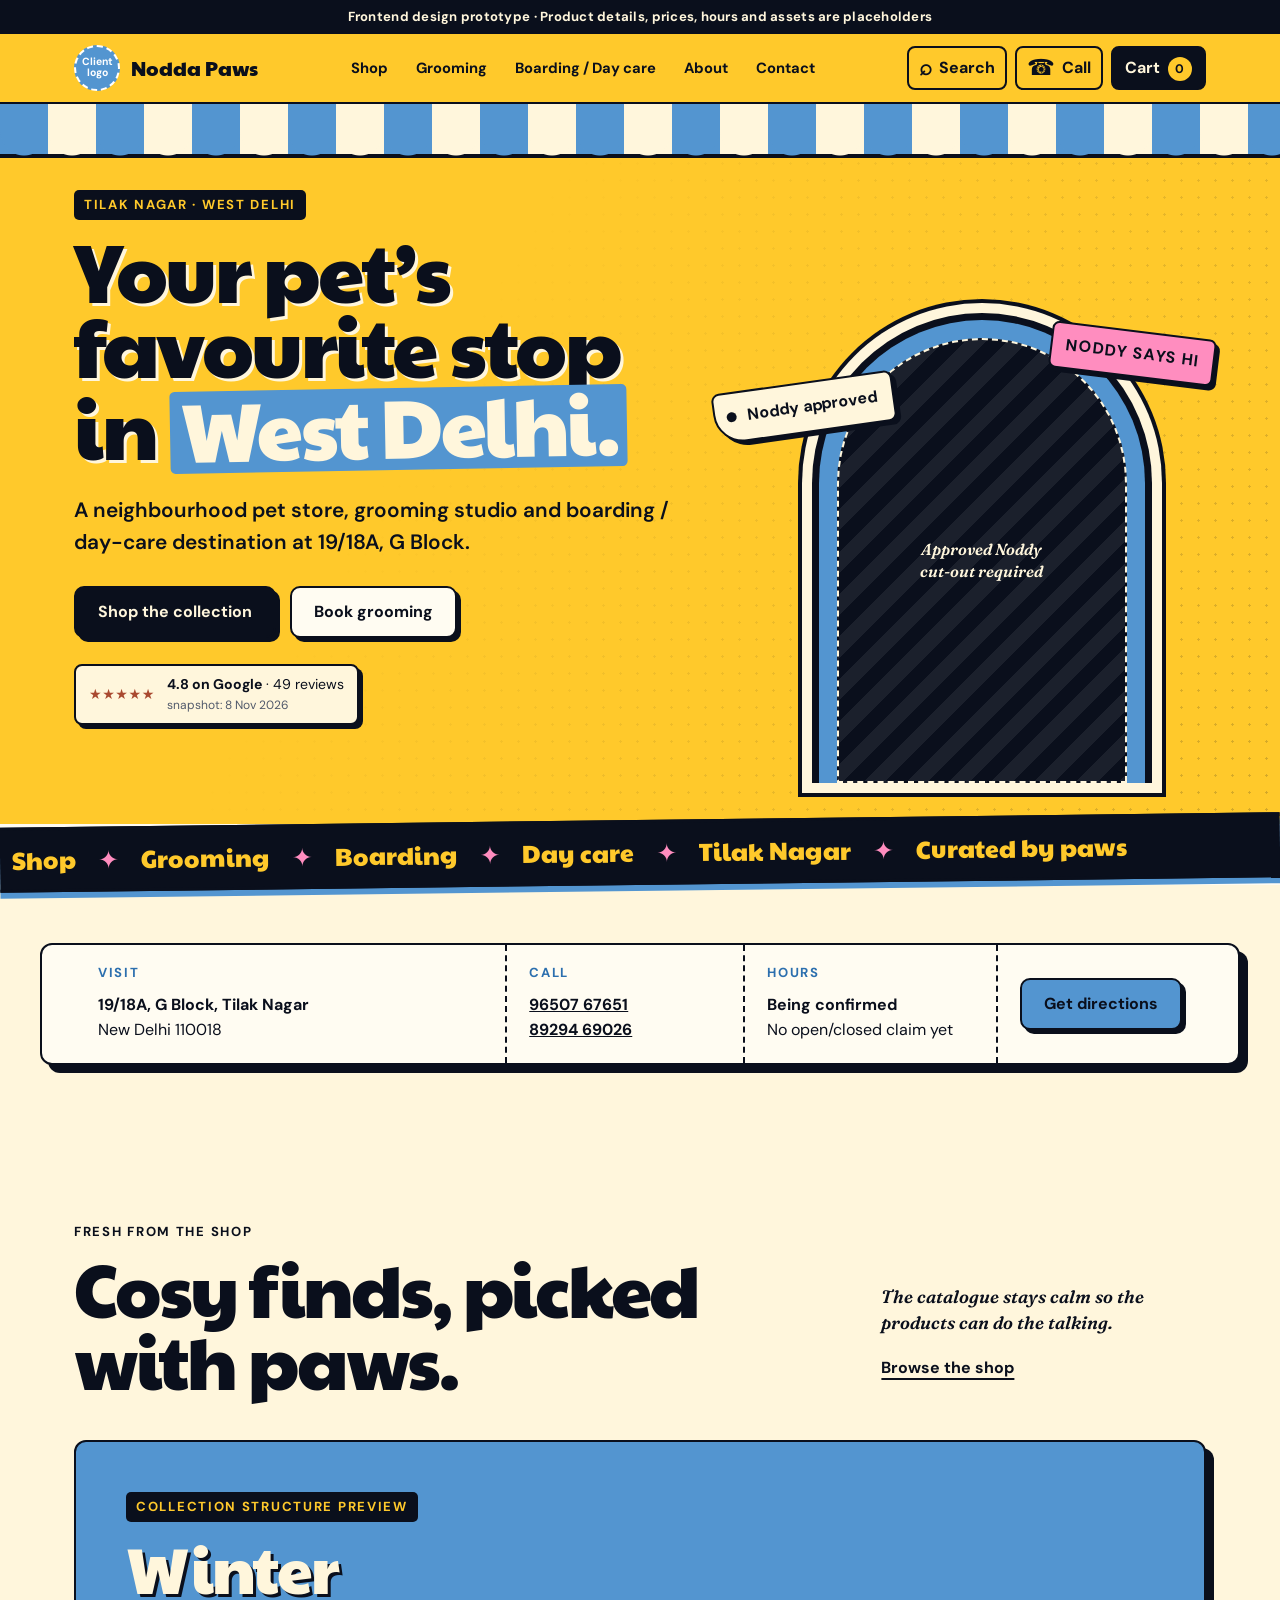
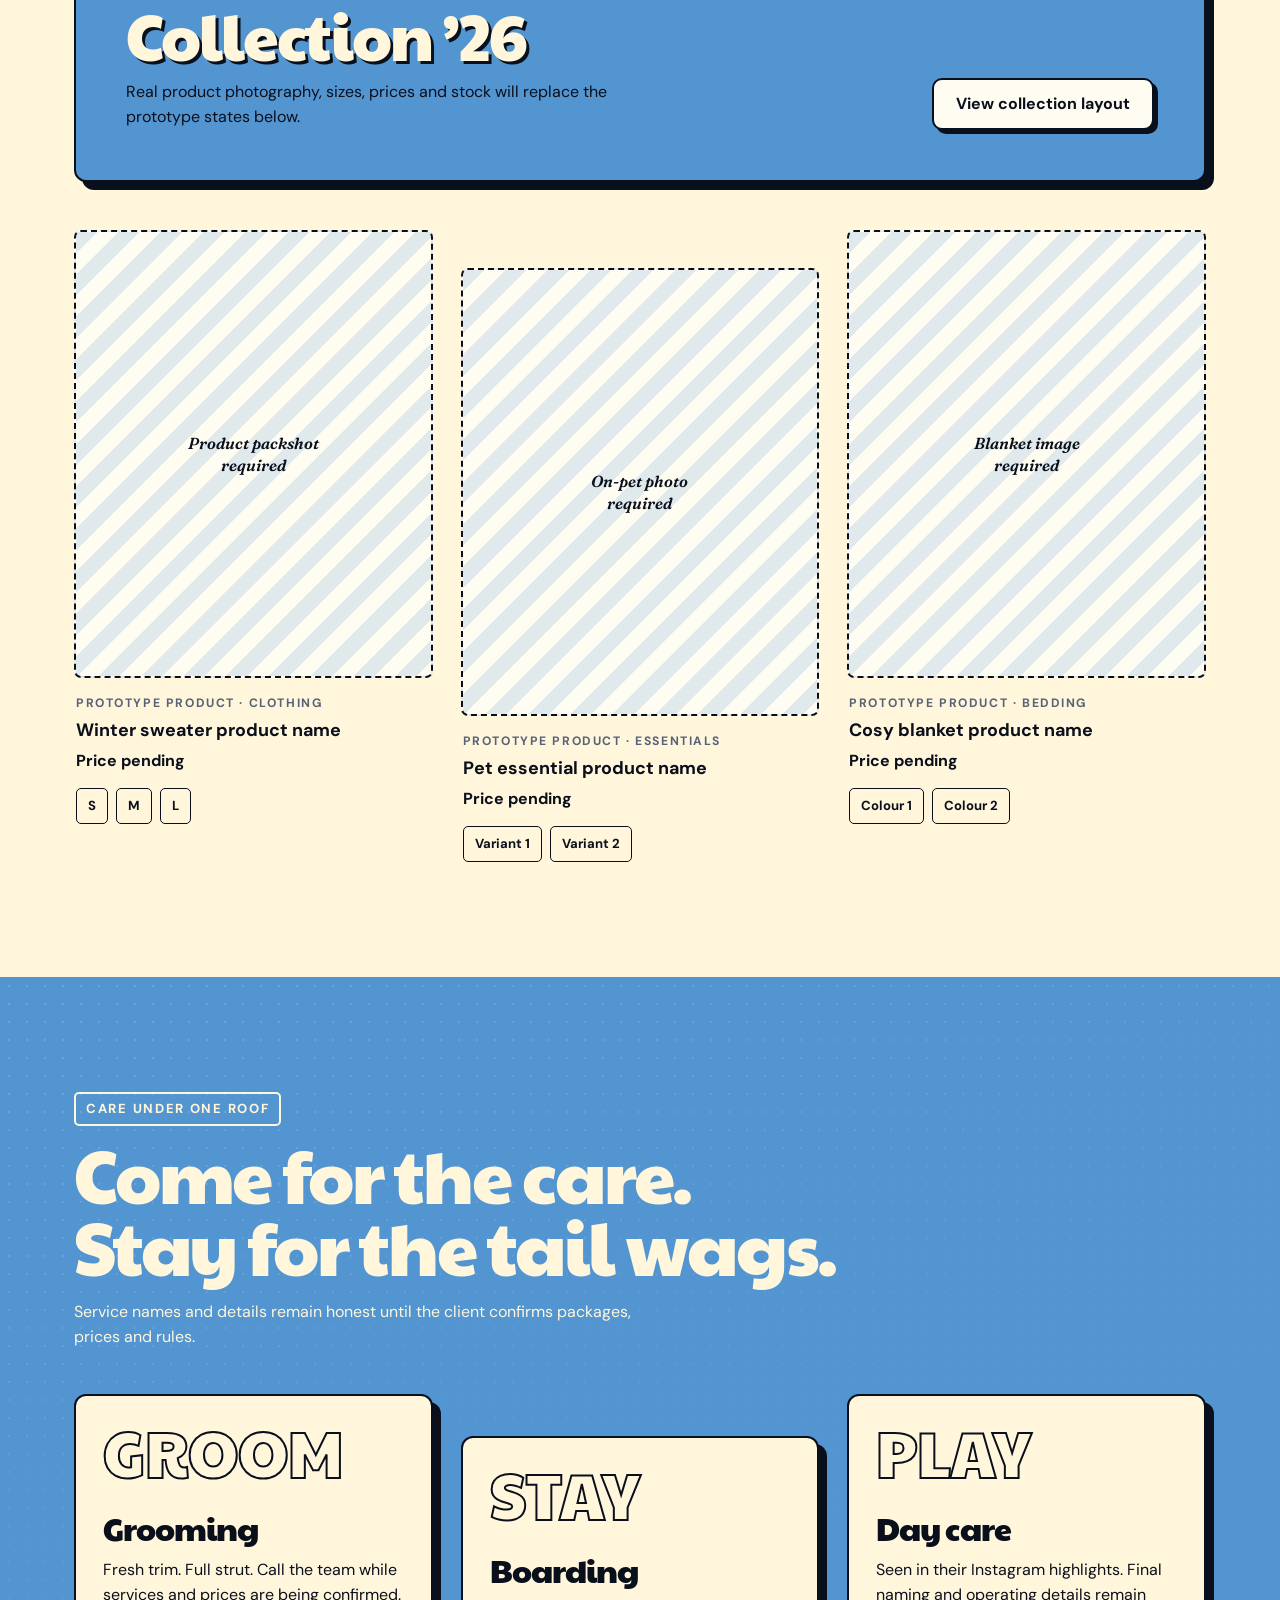
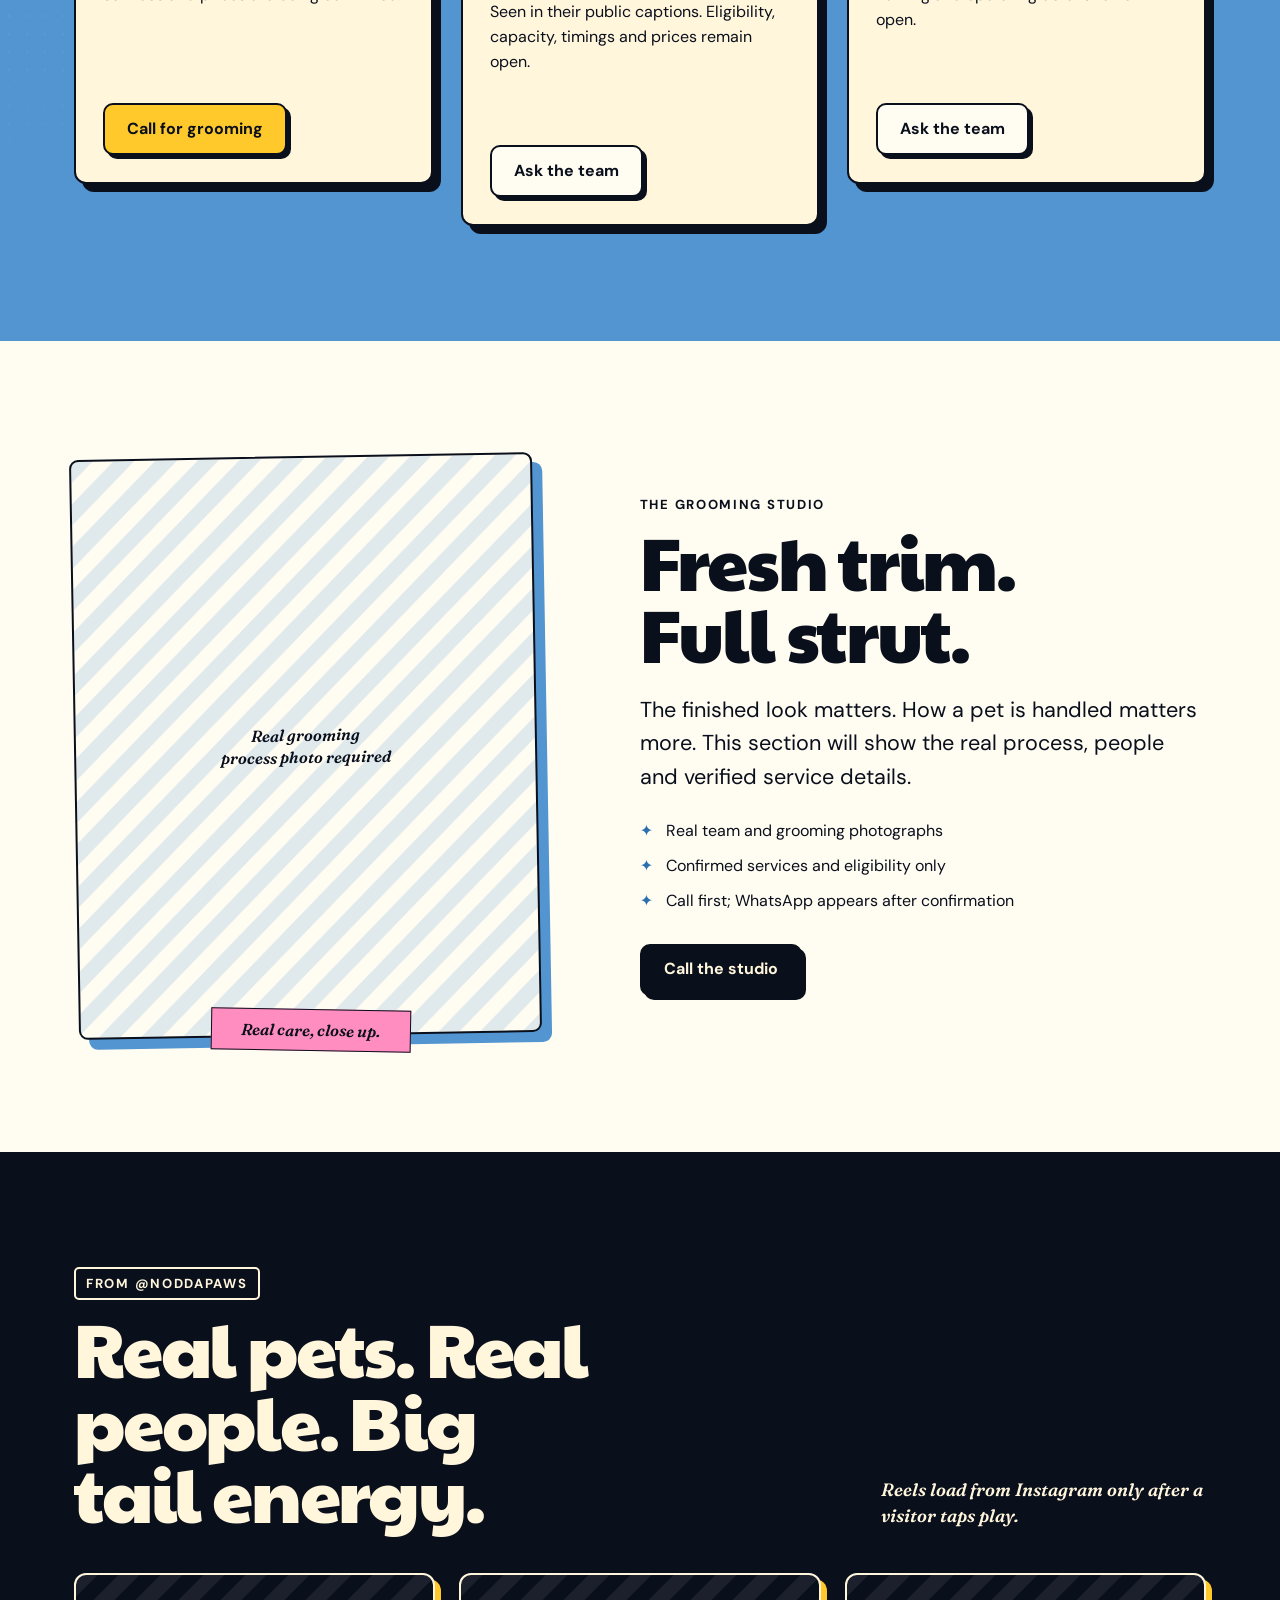
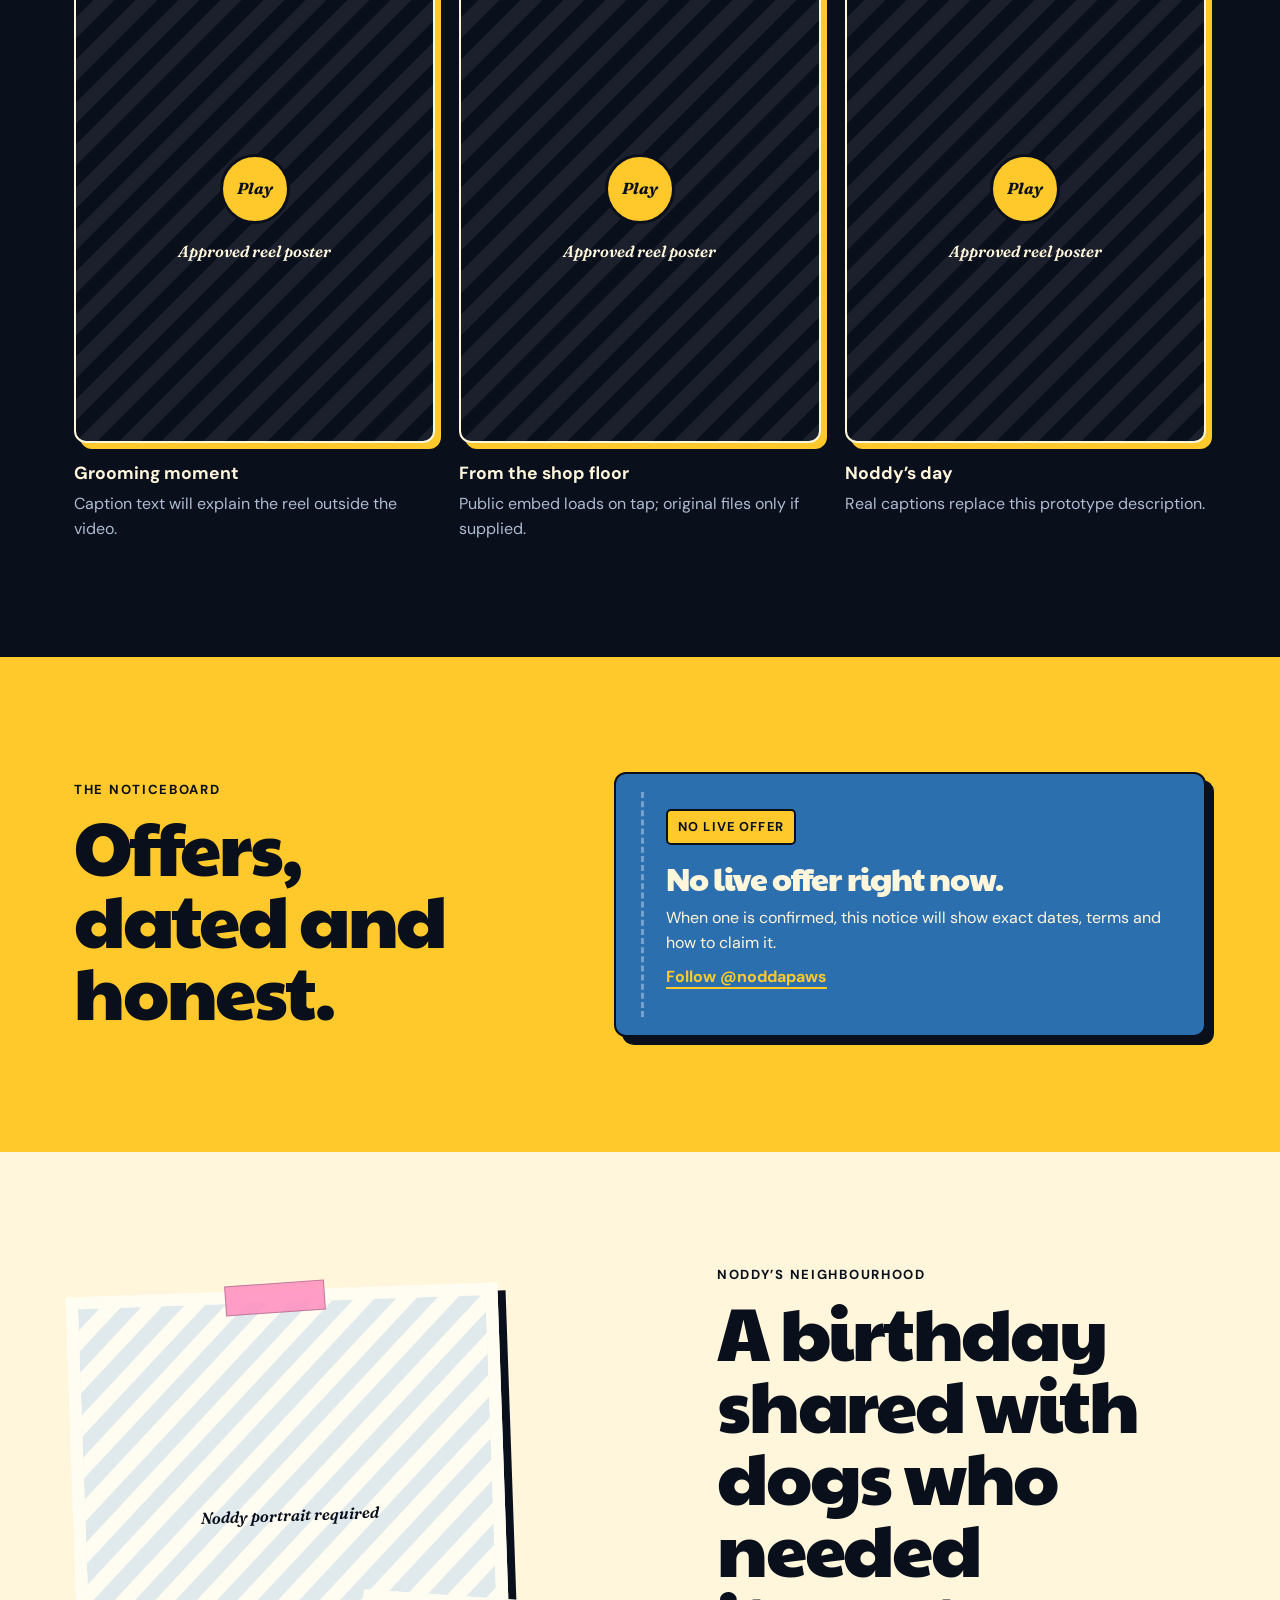
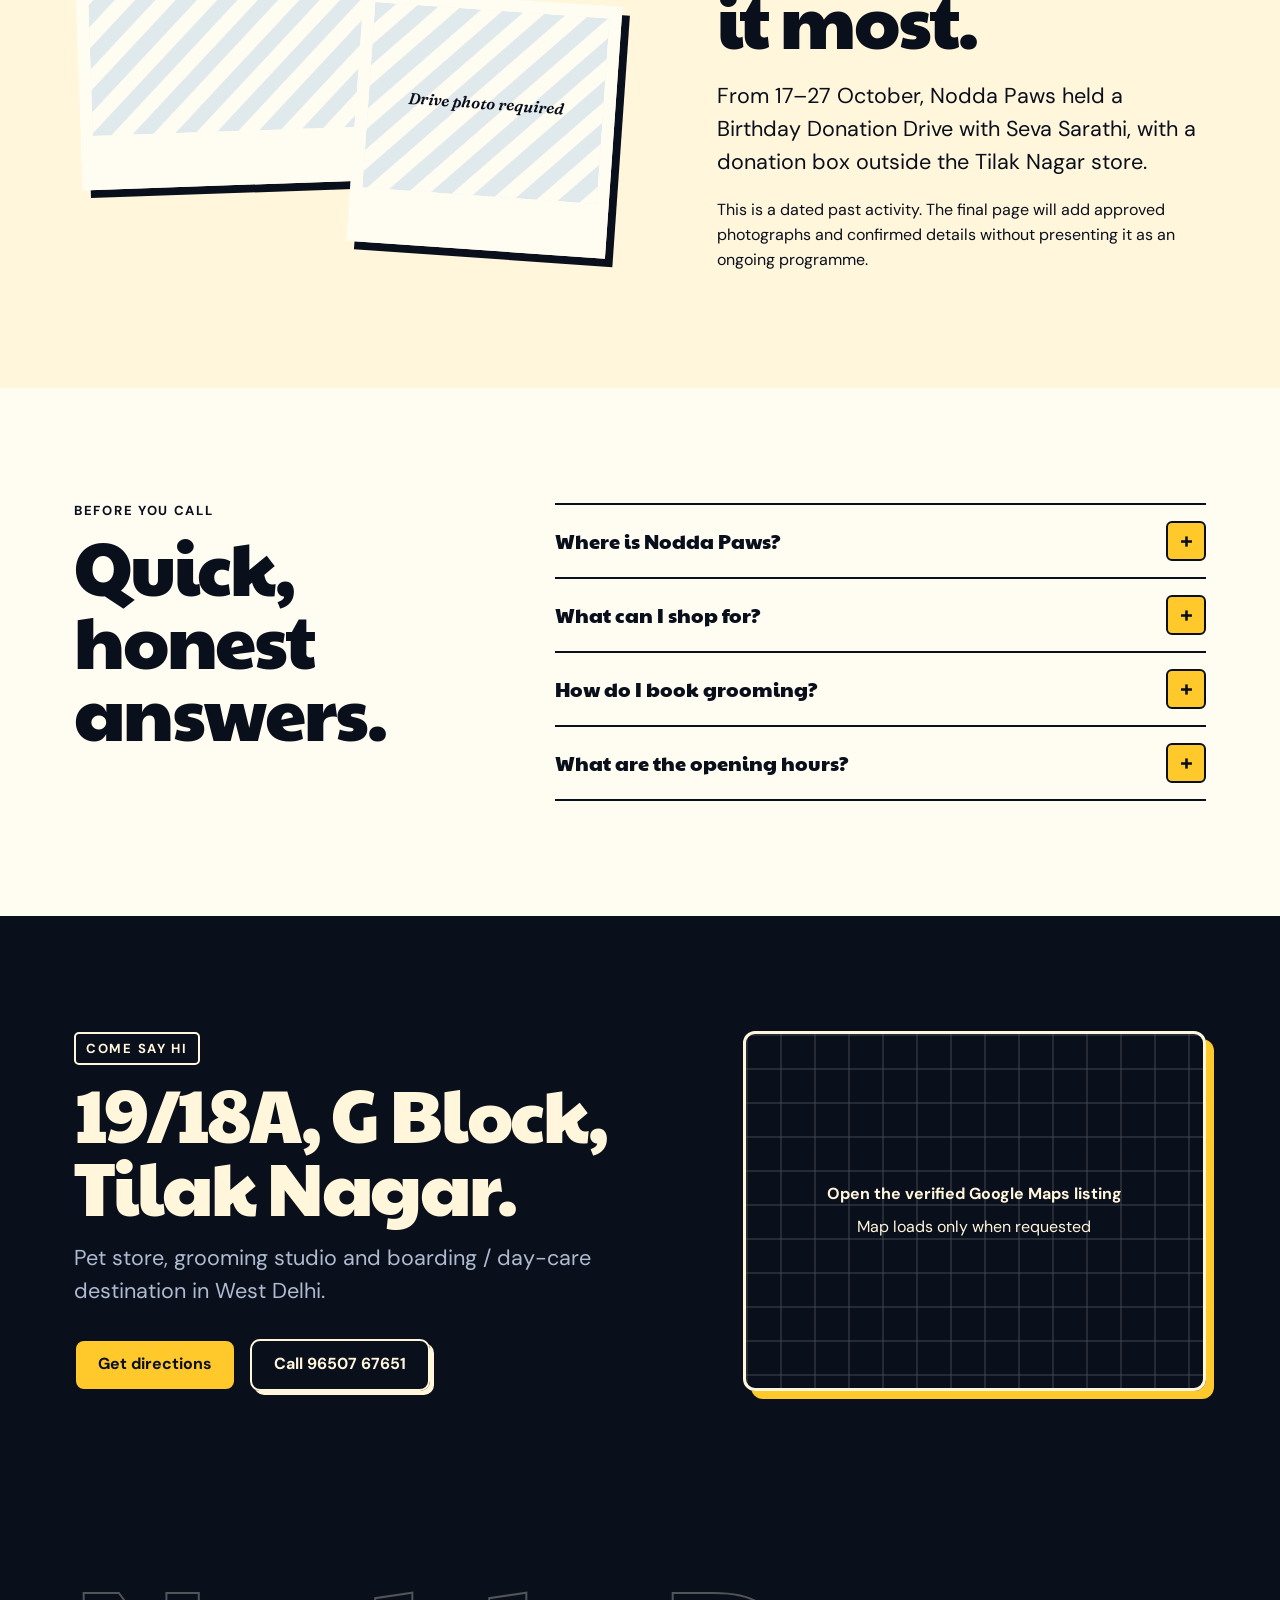
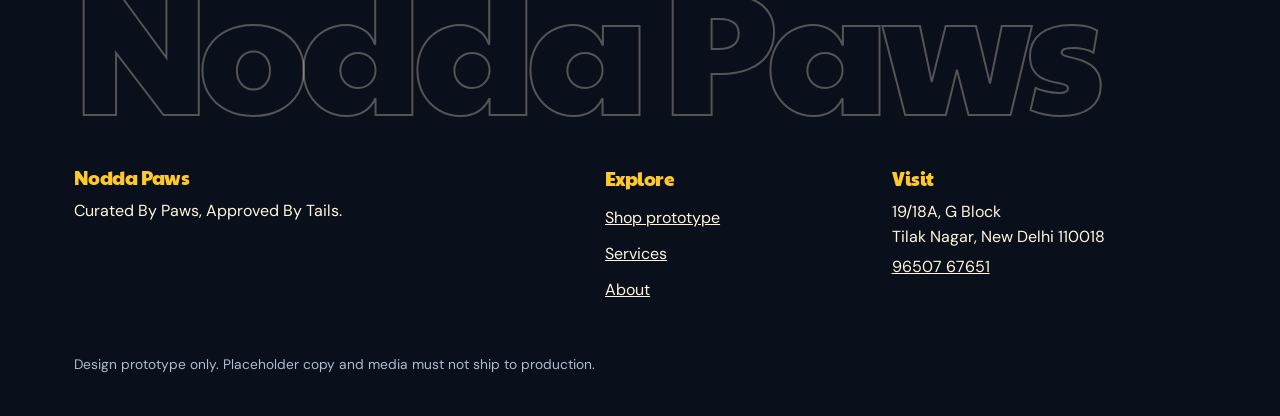
==== prototype/index.html @ acd57733 "Start frontend design prototype Co-Authored-By: Codex <noreply@openai.com>" ====
<!doctype html>
<html lang="en-IN">
<head>
  <meta charset="utf-8">
  <meta name="viewport" content="width=device-width, initial-scale=1">
  <meta name="description" content="Frontend design prototype for the Nodda Paws commerce website.">
  <title>Nodda Paws — Homepage design prototype</title>
  <link rel="preconnect" href="https://fonts.googleapis.com">
  <link rel="preconnect" href="https://fonts.gstatic.com" crossorigin>
  <link href="https://fonts.googleapis.com/css2?family=DM+Sans:opsz,wght@9..40,400;9..40,600;9..40,700&family=Fraunces:ital,opsz,wght@1,9..144,600&family=Paytone+One&display=swap" rel="stylesheet">
  <link rel="stylesheet" href="styles.css">
  <script src="app.js" defer></script>
</head>
<body>
  <a class="skip-link" href="#main">Skip to content</a>

  <div class="prototype-bar" role="note">
    Frontend design prototype · Product details, prices, hours and assets are placeholders
  </div>

  <header class="site-header" data-header>
    <div class="shell header-row">
      <a class="brand" href="index.html" aria-label="Nodda Paws prototype home">
        <span class="logo-placeholder" aria-hidden="true">Client<br>logo</span>
        <span class="brand-name">Nodda Paws</span>
      </a>

      <nav class="desktop-nav" aria-label="Primary navigation">
        <a href="shop.html">Shop</a>
        <a href="#services">Grooming</a>
        <a href="#services">Boarding / Day care</a>
        <a href="#about">About</a>
        <a href="#visit">Contact</a>
      </nav>

      <div class="header-actions">
        <button class="icon-action search-trigger" type="button" aria-label="Open product search">
          <span aria-hidden="true">⌕</span>
          <span class="action-label">Search</span>
        </button>
        <a class="icon-action" href="tel:+919650767651">
          <span aria-hidden="true">☎</span>
          <span class="action-label">Call</span>
        </a>
        <button class="cart-action" type="button" aria-label="Open prototype cart">
          Cart <span class="cart-count" aria-label="0 items">0</span>
        </button>
        <button class="menu-trigger" type="button" aria-expanded="false" aria-controls="mobile-menu">Menu</button>
      </div>
    </div>

    <nav class="mobile-menu" id="mobile-menu" aria-label="Mobile navigation" hidden>
      <a href="shop.html">Shop</a>
      <a href="#services">Grooming</a>
      <a href="#services">Boarding / Day care</a>
      <a href="#about">About</a>
      <a href="#visit">Contact</a>
    </nav>
  </header>

  <main id="main">
    <section class="hero poster-surface">
      <div class="awning" aria-hidden="true"></div>
      <div class="shell hero-grid">
        <div class="hero-copy">
          <p class="eyebrow dark-label">Tilak Nagar · West Delhi</p>
          <h1>Your pet’s favourite stop in <span>West Delhi.</span></h1>
          <p class="hero-intro">A neighbourhood pet store, grooming studio and boarding / day-care destination at 19/18A, G Block.</p>
          <div class="button-row">
            <a class="button button-ink" href="shop.html">Shop the collection</a>
            <a class="button button-paper" href="#services">Book grooming</a>
          </div>
          <a class="rating-badge" href="https://www.google.com/maps/search/?api=1&query=Nodda%20Paws%20Tilak%20Nagar" rel="noreferrer">
            <span class="stars" aria-hidden="true">★★★★★</span>
            <span><strong>4.8 on Google</strong> · 49 reviews <small>snapshot: 8 Nov 2026</small></span>
          </a>
        </div>

        <div class="hero-visual" aria-label="Approved Noddy cut-out will appear here">
          <div class="door-frame">
            <div class="photo-placeholder photo-placeholder-dark">
              <span>Approved Noddy<br>cut-out required</span>
            </div>
          </div>
          <span class="sticker sticker-pink">Noddy says hi</span>
          <span class="tag">Noddy approved</span>
        </div>
      </div>
    </section>

    <div class="ticker" aria-hidden="true">
      <div>Shop <b>✦</b> Grooming <b>✦</b> Boarding <b>✦</b> Day care <b>✦</b> Tilak Nagar <b>✦</b> Curated by paws</div>
    </div>

    <section class="practical" aria-label="Contact information">
      <div class="shell practical-grid">
        <div>
          <span class="meta-label">Visit</span>
          <strong>19/18A, G Block, Tilak Nagar</strong>
          <span>New Delhi 110018</span>
        </div>
        <div>
          <span class="meta-label">Call</span>
          <a href="tel:+919650767651">96507 67651</a>
          <a href="tel:+918929469026">89294 69026</a>
        </div>
        <div>
          <span class="meta-label">Hours</span>
          <strong>Being confirmed</strong>
          <span>No open/closed claim yet</span>
        </div>
        <div class="practical-action">
          <a class="button button-sky" href="https://www.google.com/maps/search/?api=1&query=Nodda%20Paws%20Tilak%20Nagar" rel="noreferrer">Get directions</a>
        </div>
      </div>
    </section>

    <section class="section shop-preview" id="shop">
      <div class="shell">
        <div class="section-heading split-heading">
          <div>
            <p class="eyebrow">Fresh from the shop</p>
            <h2>Cosy finds, picked with paws.</h2>
          </div>
          <div class="heading-note">
            <p class="fraunces">The catalogue stays calm so the products can do the talking.</p>
            <a class="text-link" href="shop.html">Browse the shop</a>
          </div>
        </div>

        <div class="collection-banner">
          <div>
            <p class="eyebrow dark-label">Collection structure preview</p>
            <h3>Winter Collection ’26</h3>
            <p>Real product photography, sizes, prices and stock will replace the prototype states below.</p>
          </div>
          <a class="button button-paper" href="shop.html">View collection layout</a>
        </div>

        <div class="product-grid">
          <article class="product-card">
            <div class="product-media photo-placeholder"><span>Product packshot<br>required</span></div>
            <div class="product-info">
              <p class="product-kicker">Prototype product · Clothing</p>
              <h3>Winter sweater product name</h3>
              <p class="product-price">Price pending</p>
              <div class="chip-row" aria-label="Prototype sizes"><span>S</span><span>M</span><span>L</span></div>
            </div>
          </article>
          <article class="product-card">
            <div class="product-media photo-placeholder"><span>On-pet photo<br>required</span></div>
            <div class="product-info">
              <p class="product-kicker">Prototype product · Essentials</p>
              <h3>Pet essential product name</h3>
              <p class="product-price">Price pending</p>
              <div class="chip-row" aria-label="Prototype variants"><span>Variant 1</span><span>Variant 2</span></div>
            </div>
          </article>
          <article class="product-card product-card-featured">
            <div class="product-media photo-placeholder"><span>Blanket image<br>required</span></div>
            <div class="product-info">
              <p class="product-kicker">Prototype product · Bedding</p>
              <h3>Cosy blanket product name</h3>
              <p class="product-price">Price pending</p>
              <div class="chip-row" aria-label="Prototype colours"><span>Colour 1</span><span>Colour 2</span></div>
            </div>
          </article>
        </div>
      </div>
    </section>

    <section class="section services poster-blue" id="services">
      <div class="shell">
        <div class="section-heading light-heading">
          <p class="eyebrow light-label">Care under one roof</p>
          <h2>Come for the care. Stay for the tail wags.</h2>
          <p>Service names and details remain honest until the client confirms packages, prices and rules.</p>
        </div>

        <div class="service-grid">
          <article class="service-card">
            <span class="service-word" aria-hidden="true">GROOM</span>
            <h3>Grooming</h3>
            <p>Fresh trim. Full strut. Call the team while services and prices are being confirmed.</p>
            <a class="button button-sun" href="tel:+919650767651">Call for grooming</a>
          </article>
          <article class="service-card stepped">
            <span class="service-word" aria-hidden="true">STAY</span>
            <h3>Boarding</h3>
            <p>Seen in their public captions. Eligibility, capacity, timings and prices remain open.</p>
            <a class="button button-paper" href="tel:+919650767651">Ask the team</a>
          </article>
          <article class="service-card">
            <span class="service-word" aria-hidden="true">PLAY</span>
            <h3>Day care</h3>
            <p>Seen in their Instagram highlights. Final naming and operating details remain open.</p>
            <a class="button button-paper" href="tel:+919650767651">Ask the team</a>
          </article>
        </div>
      </div>
    </section>

    <section class="section grooming-feature">
      <div class="shell feature-grid">
        <div class="feature-photo photo-placeholder photo-placeholder-tall">
          <span>Real grooming<br>process photo required</span>
          <em class="tape">Real care, close up.</em>
        </div>
        <div class="feature-copy">
          <p class="eyebrow">The grooming studio</p>
          <h2>Fresh trim. Full strut.</h2>
          <p class="large-copy">The finished look matters. How a pet is handled matters more. This section will show the real process, people and verified service details.</p>
          <ul class="plain-list">
            <li>Real team and grooming photographs</li>
            <li>Confirmed services and eligibility only</li>
            <li>Call first; WhatsApp appears after confirmation</li>
          </ul>
          <a class="button button-ink" href="tel:+919650767651">Call the studio</a>
        </div>
      </div>
    </section>

    <section class="section feed-section">
      <div class="shell">
        <div class="section-heading split-heading light-heading">
          <div>
            <p class="eyebrow light-label">From @noddapaws</p>
            <h2>Real pets. Real people. Big tail energy.</h2>
          </div>
          <p class="fraunces">Reels load from Instagram only after a visitor taps play.</p>
        </div>

        <div class="reel-rail" aria-label="Prototype Instagram reel posters">
          <article class="reel-card">
            <div class="reel-poster photo-placeholder photo-placeholder-dark">
              <button type="button" class="play-button" aria-label="Prototype reel; Instagram embed not connected">Play</button>
              <span>Approved reel poster</span>
            </div>
            <h3>Grooming moment</h3>
            <p>Caption text will explain the reel outside the video.</p>
          </article>
          <article class="reel-card">
            <div class="reel-poster photo-placeholder photo-placeholder-dark">
              <button type="button" class="play-button" aria-label="Prototype reel; Instagram embed not connected">Play</button>
              <span>Approved reel poster</span>
            </div>
            <h3>From the shop floor</h3>
            <p>Public embed loads on tap; original files only if supplied.</p>
          </article>
          <article class="reel-card">
            <div class="reel-poster photo-placeholder photo-placeholder-dark">
              <button type="button" class="play-button" aria-label="Prototype reel; Instagram embed not connected">Play</button>
              <span>Approved reel poster</span>
            </div>
            <h3>Noddy’s day</h3>
            <p>Real captions replace this prototype description.</p>
          </article>
        </div>
      </div>
    </section>

    <section class="section notice-section">
      <div class="shell notice-grid">
        <div>
          <p class="eyebrow">The noticeboard</p>
          <h2>Offers, dated and honest.</h2>
        </div>
        <article class="offer-ticket">
          <span class="status-label">No live offer</span>
          <h3>No live offer right now.</h3>
          <p>When one is confirmed, this notice will show exact dates, terms and how to claim it.</p>
          <a class="text-link light-link" href="https://www.instagram.com/noddapaws/" rel="noreferrer">Follow @noddapaws</a>
        </article>
      </div>
    </section>

    <section class="section community" id="about">
      <div class="shell community-grid">
        <div class="community-collage" aria-label="Approved community and Noddy photos will appear here">
          <div class="polaroid polaroid-large photo-placeholder"><span>Noddy portrait required</span></div>
          <div class="polaroid polaroid-small photo-placeholder"><span>Drive photo required</span></div>
          <span class="tape-strip" aria-hidden="true"></span>
        </div>
        <div>
          <p class="eyebrow">Noddy’s neighbourhood</p>
          <h2>A birthday shared with dogs who needed it most.</h2>
          <p class="large-copy">From 17–27 October, Nodda Paws held a Birthday Donation Drive with Seva Sarathi, with a donation box outside the Tilak Nagar store.</p>
          <p>This is a dated past activity. The final page will add approved photographs and confirmed details without presenting it as an ongoing programme.</p>
        </div>
      </div>
    </section>

    <section class="section questions">
      <div class="shell question-layout">
        <div>
          <p class="eyebrow">Before you call</p>
          <h2>Quick, honest answers.</h2>
        </div>
        <div class="accordion">
          <details>
            <summary>Where is Nodda Paws?</summary>
            <p>19/18A, G Block, Tilak Nagar, New Delhi 110018.</p>
          </details>
          <details>
            <summary>What can I shop for?</summary>
            <p>Public posts show winter sweaters, blankets and pet essentials. The complete catalogue is being prepared.</p>
          </details>
          <details>
            <summary>How do I book grooming?</summary>
            <p>Call the team for now. WhatsApp appears only after the client confirms the number and workflow.</p>
          </details>
          <details>
            <summary>What are the opening hours?</summary>
            <p>They are still being confirmed, so the prototype does not claim an open or closed status.</p>
          </details>
        </div>
      </div>
    </section>

    <section class="section visit-section" id="visit">
      <div class="shell visit-grid">
        <div>
          <p class="eyebrow light-label">Come say hi</p>
          <h2>19/18A, G Block, Tilak Nagar.</h2>
          <p class="large-copy">Pet store, grooming studio and boarding / day-care destination in West Delhi.</p>
          <div class="button-row">
            <a class="button button-sun" href="https://www.google.com/maps/search/?api=1&query=Nodda%20Paws%20Tilak%20Nagar" rel="noreferrer">Get directions</a>
            <a class="button button-outline-light" href="tel:+919650767651">Call 96507 67651</a>
          </div>
        </div>
        <a class="map-placeholder" href="https://www.google.com/maps/search/?api=1&query=Nodda%20Paws%20Tilak%20Nagar" rel="noreferrer">
          <span class="map-grid" aria-hidden="true"></span>
          <strong>Open the verified Google Maps listing</strong>
          <span>Map loads only when requested</span>
        </a>
      </div>
    </section>
  </main>

  <footer class="site-footer">
    <div class="shell">
      <p class="footer-display" aria-hidden="true">Nodda Paws</p>
      <div class="footer-grid">
        <div>
          <h2>Nodda Paws</h2>
          <p>Curated By Paws, Approved By Tails.</p>
        </div>
        <div>
          <h3>Explore</h3>
          <a href="shop.html">Shop prototype</a>
          <a href="#services">Services</a>
          <a href="#about">About</a>
        </div>
        <div>
          <h3>Visit</h3>
          <p>19/18A, G Block<br>Tilak Nagar, New Delhi 110018</p>
          <a href="tel:+919650767651">96507 67651</a>
        </div>
      </div>
      <p class="fine-print">Design prototype only. Placeholder copy and media must not ship to production.</p>
    </div>
  </footer>

  <nav class="mobile-dock" aria-label="Quick actions">
    <a href="tel:+919650767651">Call</a>
    <a href="shop.html">Shop</a>
    <button type="button" class="dock-cart">Cart <span class="cart-count">0</span></button>
  </nav>

  <dialog class="search-dialog" aria-labelledby="search-title">
    <form method="dialog" class="dialog-top">
      <h2 id="search-title">Search the shop</h2>
      <button type="submit" class="close-button">Close</button>
    </form>
    <label for="prototype-search">Product search prototype</label>
    <input id="prototype-search" type="search" placeholder="Try “winter sweater”" autocomplete="off">
    <p>This design demonstrates the search entry. Results connect to the real catalogue in the commerce build.</p>
  </dialog>
</body>
</html>
---- prototype/styles.css ----
:root {
  --sun: #ffc92b;
  --sun-soft: #f1dc49;
  --sky: #5395d0;
  --sky-dark: #2c6fae;
  --ink: #0a0f1c;
  --cream: #fff6dc;
  --paper: #fffcf2;
  --pink: #ff8dbf;
  --mist: #aebbd0;
  --line: 2.5px solid var(--ink);
  --shadow-sm: 4px 4px 0 var(--ink);
  --shadow-md: 8px 8px 0 var(--ink);
  --radius: 10px;
  --shell: 1200px;
  --gutter: clamp(18px, 4vw, 34px);
  --display: "Paytone One", system-ui, sans-serif;
  --body: "DM Sans", system-ui, sans-serif;
  --accent: "Fraunces", Georgia, serif;
}

* { box-sizing: border-box; }
html { scroll-behavior: smooth; }
body { margin: 0; background: var(--paper); color: var(--ink); font: 400 1rem/1.55 var(--body); }
body.menu-open { overflow: hidden; }
a { color: inherit; }
button, input, select { font: inherit; }
button, a { -webkit-tap-highlight-color: transparent; }
img, svg { display: block; max-width: 100%; }
:focus-visible { outline: 3px solid var(--ink); outline-offset: 3px; }
.poster-blue :focus-visible, .feed-section :focus-visible, .visit-section :focus-visible, .site-footer :focus-visible { outline-color: var(--sun); }
.shell { width: min(100%, var(--shell)); margin-inline: auto; padding-inline: var(--gutter); }
.visually-hidden { position: absolute; width: 1px; height: 1px; overflow: hidden; clip: rect(0 0 0 0); white-space: nowrap; }
.skip-link { position: fixed; z-index: 1000; left: 12px; top: -80px; padding: 12px 16px; background: var(--ink); color: white; }
.skip-link:focus { top: 12px; }

h1, h2, h3 { margin: 0; font-family: var(--display); font-weight: 400; letter-spacing: -.03em; text-wrap: balance; }
h1 { font-size: clamp(3.25rem, 9vw, 7rem); line-height: .9; }
h2 { font-size: clamp(2.35rem, 6vw, 4.6rem); line-height: .98; }
h3 { font-size: clamp(1.35rem, 2.5vw, 2rem); line-height: 1.05; }
p { margin: 0; }
.fraunces { font: italic 600 1.12rem/1.45 var(--accent); }
.eyebrow, .meta-label, .product-kicker { margin: 0 0 12px; font-size: .82rem; font-weight: 700; letter-spacing: .13em; line-height: 1.2; text-transform: uppercase; }
.dark-label, .light-label { display: inline-block; padding: 7px 10px; border-radius: 5px; }
.dark-label { background: var(--ink); color: var(--sun); }
.light-label { border: 2px solid currentColor; }
.large-copy { font-size: clamp(1.08rem, 2vw, 1.35rem); line-height: 1.55; }

.prototype-bar { min-height: 34px; display: grid; place-items: center; padding: 7px var(--gutter); background: var(--ink); color: var(--cream); font-size: .82rem; font-weight: 700; text-align: center; letter-spacing: .02em; }
.site-header { position: sticky; z-index: 50; top: 0; background: var(--sun); border-bottom: var(--line); }
.catalogue-header { background: var(--paper); }
.header-row { min-height: 68px; display: flex; align-items: center; justify-content: space-between; gap: 22px; }
.brand { display: flex; align-items: center; gap: 11px; text-decoration: none; min-width: max-content; }
.logo-placeholder { width: 46px; height: 46px; display: grid; place-items: center; border: 2px dashed currentColor; border-radius: 50%; background: var(--sky); color: white; font-size: .65rem; font-weight: 700; line-height: 1.05; text-align: center; }
.brand-name { font: 400 1.25rem/1 var(--display); }
.desktop-nav { display: flex; align-items: center; gap: 2px; }
.desktop-nav a { min-height: 44px; display: inline-flex; align-items: center; padding: 0 13px; border-radius: 7px; font-size: .92rem; font-weight: 700; text-decoration: none; }
.desktop-nav a:hover, .desktop-nav a[aria-current="page"] { background: var(--ink); color: var(--cream); }
.header-actions { display: flex; align-items: center; gap: 8px; }
.icon-action, .cart-action, .menu-trigger { min-height: 44px; border: 2px solid var(--ink); border-radius: 8px; background: transparent; color: var(--ink); font-weight: 700; text-decoration: none; cursor: pointer; }
.icon-action { display: inline-flex; align-items: center; gap: 7px; padding: 0 10px; }
.icon-action > span:first-child { font-size: 1.4rem; line-height: 1; }
.cart-action { padding: 0 12px; background: var(--ink); color: var(--cream); }
.cart-count { min-width: 24px; min-height: 24px; display: inline-grid; place-items: center; margin-left: 4px; border-radius: 50%; background: var(--sun); color: var(--ink); font-size: .78rem; }
.menu-trigger { display: none; padding: 0 14px; }
.mobile-menu { position: absolute; z-index: 40; top: 100%; left: 0; right: 0; height: calc(100dvh - 62px); padding: 22px var(--gutter) 100px; background: var(--sun); overflow: auto; }
.mobile-menu a { min-height: 62px; display: flex; align-items: center; border-bottom: 2px solid var(--ink); font: 400 1.8rem/1 var(--display); text-decoration: none; }

.button { min-height: 52px; display: inline-flex; align-items: center; justify-content: center; padding: 0 22px; border: var(--line); border-radius: var(--radius); font-weight: 700; text-align: center; text-decoration: none; box-shadow: var(--shadow-sm); transition: transform 160ms ease, box-shadow 160ms ease; }
.button:hover { transform: translate(-2px, -2px); box-shadow: 6px 6px 0 var(--ink); }
.button:active { transform: translate(3px, 3px); box-shadow: 1px 1px 0 var(--ink); }
.button-ink { background: var(--ink); color: var(--cream); }
.button-paper { background: var(--paper); color: var(--ink); }
.button-sun { background: var(--sun); color: var(--ink); }
.button-sky { background: var(--sky); color: var(--ink); }
.button-outline-light { border-color: var(--cream); background: transparent; color: var(--cream); box-shadow: 4px 4px 0 var(--cream); }
.button-outline-light:hover { box-shadow: 6px 6px 0 var(--cream); }
.button-row { display: flex; flex-wrap: wrap; gap: 14px; }
.text-link { min-height: 44px; display: inline-flex; align-items: center; font-weight: 700; text-underline-offset: 5px; text-decoration-thickness: 2px; }

.hero { position: relative; min-height: 720px; padding: 110px 0 0; overflow: hidden; isolation: isolate; background: var(--sun); }
.hero::before { content: ""; position: absolute; z-index: -1; inset: 0; background: radial-gradient(circle, rgba(10,15,28,.18) 1.2px, transparent 1.4px) 0 0 / 17px 17px; mask-image: linear-gradient(120deg, transparent 35%, black); }
.awning { position: absolute; left: 0; right: 0; top: 0; height: 54px; background: repeating-linear-gradient(90deg, var(--sky) 0 48px, var(--cream) 48px 96px); border-bottom: 4px solid var(--ink); }
.awning::after { content: ""; position: absolute; inset: 28px 0 -22px; background: radial-gradient(circle at 24px 0, var(--sky) 23px, transparent 24px) 0 0 / 96px 48px repeat-x, radial-gradient(circle at 72px 0, var(--cream) 23px, transparent 24px) 0 0 / 96px 48px repeat-x; }
.hero-grid { display: grid; grid-template-columns: minmax(0, 1.15fr) minmax(380px, .85fr); align-items: end; gap: clamp(40px, 6vw, 88px); }
.hero-copy { padding-bottom: 88px; }
.hero h1 { max-width: 10ch; margin-bottom: 24px; text-shadow: 3px 3px 0 var(--cream); }
.hero h1 span { display: inline-block; margin-top: .08em; padding: 0 .12em .08em; border-radius: 5px; background: var(--sky); color: var(--cream); text-shadow: none; transform: rotate(-1deg); }
.hero-intro { max-width: 38rem; margin-bottom: 28px; font-size: clamp(1.05rem, 2vw, 1.3rem); font-weight: 600; }
.rating-badge { width: fit-content; min-height: 48px; display: flex; align-items: center; gap: 12px; margin-top: 26px; padding: 8px 13px; border: var(--line); border-radius: 8px; background: var(--cream); box-shadow: var(--shadow-sm); text-decoration: none; font-size: .88rem; }
.rating-badge small { display: block; color: #51596b; font-size: .75rem; }
.stars { color: #a94930; letter-spacing: .04em; }
.hero-visual { position: relative; min-height: 570px; display: grid; align-items: end; justify-items: center; }
.door-frame { width: min(100%, 380px); height: 520px; padding: 18px 18px 0; border: 7px solid var(--ink); border-bottom: 0; border-radius: 190px 190px 0 0; background: var(--sky); box-shadow: 0 0 0 10px var(--cream), 0 0 0 14px var(--ink); }
.door-frame .photo-placeholder { width: 100%; height: 100%; border-radius: 170px 170px 0 0; }
.sticker, .tag { position: absolute; z-index: 2; border: var(--line); box-shadow: var(--shadow-sm); font-weight: 700; }
.sticker { top: 13%; right: -2%; padding: 9px 13px; border-radius: 7px; text-transform: uppercase; letter-spacing: .08em; transform: rotate(7deg); }
.sticker-pink { background: var(--pink); }
.tag { top: 23%; left: -10%; padding: 11px 15px 11px 32px; border-radius: 8px 8px 8px 30px; background: var(--cream); transform: rotate(-8deg); }
.tag::before { content: ""; position: absolute; left: 11px; top: 50%; width: 10px; height: 10px; margin-top: -5px; border-radius: 50%; background: var(--ink); }

.ticker { position: relative; z-index: 3; margin-top: -4px; overflow: hidden; border-block: 3px solid var(--ink); background: var(--ink); color: var(--sun); box-shadow: 0 6px 0 var(--sky); font: 400 clamp(1.1rem, 2.5vw, 1.55rem)/1 var(--display); white-space: nowrap; transform: rotate(-.7deg); }
.ticker div { width: max-content; padding: 17px 12px; }
.ticker b { padding-inline: 17px; color: var(--pink); }

.practical { padding: 58px 0 44px; background: var(--cream); }
.practical-grid { display: grid; grid-template-columns: 1.45fr .8fr .85fr auto; border: var(--line); border-radius: 12px; background: var(--paper); box-shadow: var(--shadow-md); overflow: hidden; }
.practical-grid > div { min-height: 118px; display: flex; flex-direction: column; justify-content: center; padding: 20px 22px; border-right: 2px dashed var(--ink); }
.practical-grid > div:last-child { border-right: 0; }
.practical-grid a:not(.button) { font-weight: 700; }
.meta-label { color: var(--sky-dark); }

.section { padding: clamp(76px, 9vw, 126px) 0; }
.section-heading { max-width: 780px; margin-bottom: 44px; }
.section-heading > p:last-child { max-width: 52ch; margin-top: 18px; }
.split-heading { max-width: none; display: grid; grid-template-columns: minmax(0, 1.4fr) minmax(260px, .6fr); align-items: end; gap: 50px; }
.heading-note { padding-bottom: 6px; }
.heading-note .text-link { margin-top: 10px; }

.shop-preview { background: var(--cream); }
.collection-banner { display: flex; align-items: end; justify-content: space-between; gap: 40px; margin-bottom: 48px; padding: clamp(26px, 5vw, 50px); border: var(--line); border-radius: 12px; background: var(--sky); box-shadow: var(--shadow-md); }
.collection-banner h3 { max-width: 10ch; margin-bottom: 12px; font-size: clamp(2.4rem, 5vw, 5rem); color: var(--cream); text-shadow: 3px 3px 0 var(--ink); }
.collection-banner p:not(.eyebrow) { max-width: 45ch; }
.product-grid { display: grid; grid-template-columns: repeat(3, 1fr); gap: 28px; align-items: start; }
.product-card { min-width: 0; }
.product-card:nth-child(2) { margin-top: 38px; }
.product-media, .catalogue-media { position: relative; aspect-ratio: 4 / 5; border: 2px solid var(--ink); border-radius: 7px; background: var(--paper); overflow: hidden; }
.product-info { padding: 18px 2px 0; }
.product-info h3, .catalogue-card h3 { font: 700 1.12rem/1.3 var(--body); letter-spacing: 0; }
.product-kicker { margin-bottom: 8px; color: #586277; font-size: .76rem; }
.product-price { margin-top: 7px; font-weight: 700; }
.chip-row, .size-preview { display: flex; flex-wrap: wrap; gap: 8px; margin-top: 14px; }
.chip-row span, .size-preview span { min-height: 36px; display: inline-flex; align-items: center; padding: 0 11px; border: 1.5px solid var(--ink); border-radius: 5px; font-size: .82rem; font-weight: 700; }

.photo-placeholder { display: grid; place-items: center; padding: 18px; border: 2px dashed currentColor; background: repeating-linear-gradient(135deg, rgba(83,149,208,.18) 0 15px, transparent 15px 30px), var(--paper); color: var(--ink); font: italic 600 1rem/1.4 var(--accent); text-align: center; }
.photo-placeholder-dark { background: repeating-linear-gradient(135deg, rgba(255,255,255,.07) 0 15px, transparent 15px 30px), var(--ink); color: var(--cream); }

.poster-blue { position: relative; background: var(--sky); color: var(--ink); overflow: hidden; }
.poster-blue::before { content: ""; position: absolute; inset: 0; background: radial-gradient(circle, rgba(255,246,220,.19) 1.2px, transparent 1.4px) 0 0 / 18px 18px; mask-image: linear-gradient(160deg, black, transparent 65%); pointer-events: none; }
.light-heading { color: var(--cream); }
.service-grid { position: relative; display: grid; grid-template-columns: repeat(3, 1fr); gap: 28px; align-items: start; }
.service-card { min-height: 390px; display: flex; flex-direction: column; align-items: flex-start; padding: 27px; border: var(--line); border-radius: 12px; background: var(--cream); box-shadow: var(--shadow-md); }
.service-card.stepped { margin-top: 42px; }
.service-word { margin-bottom: 30px; color: transparent; font: 400 clamp(2.5rem, 5vw, 4.6rem)/.9 var(--display); -webkit-text-stroke: 2px var(--ink); }
.service-card h3 { margin-bottom: 14px; }
.service-card p { margin-bottom: 25px; }
.service-card .button { margin-top: auto; }

.grooming-feature { background: var(--paper); }
.feature-grid { display: grid; grid-template-columns: minmax(0, .9fr) minmax(0, 1.1fr); align-items: center; gap: clamp(48px, 8vw, 110px); }
.photo-placeholder-tall { position: relative; min-height: 580px; border: var(--line); border-radius: 9px; box-shadow: 10px 10px 0 var(--sky); transform: rotate(-1deg); }
.photo-placeholder-tall .tape { position: absolute; left: 50%; bottom: -17px; min-width: 200px; padding: 9px 14px; border: 1px solid var(--ink); background: var(--pink); color: var(--ink); transform: translateX(-50%) rotate(2deg); }
.feature-copy h2 { max-width: 10ch; margin-bottom: 25px; }
.feature-copy .large-copy { margin-bottom: 25px; }
.plain-list { display: grid; gap: 10px; margin: 0 0 30px; padding: 0; list-style: none; }
.plain-list li { position: relative; padding-left: 26px; }
.plain-list li::before { content: "✦"; position: absolute; left: 0; color: var(--sky-dark); }

.feed-section { background: var(--ink); color: var(--cream); }
.reel-rail { display: grid; grid-template-columns: repeat(3, 1fr); gap: 24px; }
.reel-card h3 { margin: 20px 0 8px; font: 700 1.1rem/1.2 var(--body); letter-spacing: 0; }
.reel-card p { color: var(--mist); }
.reel-poster { min-height: 470px; align-content: center; gap: 16px; border: 2px solid var(--cream); border-radius: 12px; box-shadow: 6px 6px 0 var(--sun); }
.play-button { width: 70px; height: 70px; border: 3px solid var(--ink); border-radius: 50%; background: var(--sun); color: var(--ink); font-weight: 700; cursor: pointer; }

.notice-section { background: var(--sun); }
.notice-grid { display: grid; grid-template-columns: .85fr 1.15fr; align-items: center; gap: clamp(40px, 8vw, 110px); }
.offer-ticket { position: relative; padding: 35px 38px 35px 50px; border: var(--line); border-radius: 12px; background: var(--sky-dark); color: var(--cream); box-shadow: var(--shadow-md); overflow: hidden; }
.offer-ticket::before { content: ""; position: absolute; left: 25px; top: 18px; bottom: 18px; border-left: 3px dashed rgba(255,255,255,.35); }
.offer-ticket h3 { margin: 16px 0 12px; }
.status-label { display: inline-flex; padding: 6px 10px; border: 2px solid var(--ink); border-radius: 5px; background: var(--sun); color: var(--ink); font-size: .8rem; font-weight: 700; letter-spacing: .09em; text-transform: uppercase; }
.light-link { color: var(--sun); }

.community { background: var(--cream); }
.community-grid { display: grid; grid-template-columns: 1.05fr .95fr; align-items: center; gap: clamp(50px, 8vw, 110px); }
.community-collage { position: relative; min-height: 560px; }
.polaroid { position: absolute; border: 12px solid var(--paper); border-bottom-width: 54px; box-shadow: var(--shadow-md); }
.polaroid-large { inset: 0 20% 12% 0; transform: rotate(-2deg); }
.polaroid-small { width: 48%; height: 45%; right: 0; bottom: 0; transform: rotate(4deg); }
.tape-strip { position: absolute; z-index: 3; top: -7px; left: 28%; width: 100px; height: 30px; border: 1px solid rgba(10,15,28,.25); background: rgba(255,141,191,.85); transform: rotate(-4deg); }
.community h2 { margin-bottom: 24px; }
.community .large-copy { margin-bottom: 18px; }

.questions { background: var(--paper); }
.question-layout { display: grid; grid-template-columns: .72fr 1.28fr; gap: clamp(50px, 9vw, 130px); }
.accordion { border-top: var(--line); }
.accordion details { border-bottom: var(--line); }
.accordion summary { min-height: 72px; display: flex; align-items: center; justify-content: space-between; gap: 18px; font: 400 1.25rem/1.2 var(--display); cursor: pointer; list-style: none; }
.accordion summary::-webkit-details-marker { display: none; }
.accordion summary::after { content: "+"; width: 36px; height: 36px; flex: 0 0 36px; display: grid; place-items: center; border: 2px solid var(--ink); border-radius: 6px; background: var(--sun); font: 700 1.4rem/1 var(--body); }
.accordion details[open] summary::after { content: "−"; }
.accordion details p { max-width: 60ch; padding: 0 52px 24px 0; }

.visit-section { background: var(--ink); color: var(--cream); }
.visit-grid { display: grid; grid-template-columns: 1.1fr .9fr; align-items: center; gap: clamp(50px, 8vw, 110px); }
.visit-grid h2 { max-width: 12ch; margin-bottom: 20px; }
.visit-grid .large-copy { max-width: 42ch; margin-bottom: 30px; color: var(--mist); }
.map-placeholder { position: relative; min-height: 360px; display: grid; place-content: center; gap: 8px; padding: 24px; border: 3px solid var(--cream); border-radius: 12px; color: var(--cream); box-shadow: 8px 8px 0 var(--sun); text-align: center; text-decoration: none; overflow: hidden; }
.map-grid { position: absolute; inset: 0; opacity: .25; background: linear-gradient(rgba(255,255,255,.45) 2px, transparent 2px) 0 0 / 34px 34px, linear-gradient(90deg, rgba(255,255,255,.45) 2px, transparent 2px) 0 0 / 34px 34px; }
.map-placeholder > *:not(.map-grid) { position: relative; }

.site-footer { padding: 66px 0 40px; background: var(--ink); color: var(--cream); overflow: hidden; }
.footer-display { margin: 0 0 55px; color: transparent; font: 400 clamp(4rem, 14vw, 11rem)/.8 var(--display); letter-spacing: -.05em; white-space: nowrap; -webkit-text-stroke: 2px rgba(255,246,220,.3); }
.footer-grid { display: grid; grid-template-columns: 1.4fr .7fr .9fr; gap: 42px; }
.footer-grid h2, .footer-grid h3 { margin-bottom: 12px; color: var(--sun); }
.footer-grid h2, .footer-grid h3 { font-size: 1.2rem; font-family: var(--display); }
.footer-grid a { min-height: 36px; display: flex; align-items: center; width: fit-content; }
.fine-print { margin-top: 46px; color: var(--mist); font-size: .86rem; }
.compact-footer { padding-top: 50px; }

.mobile-dock { display: none; }
.search-dialog { width: min(92vw, 620px); padding: 26px; border: 3px solid var(--ink); border-radius: 12px; background: var(--cream); color: var(--ink); box-shadow: 10px 10px 0 var(--ink); }
.search-dialog::backdrop { background: rgba(10,15,28,.74); }
.dialog-top { display: flex; align-items: center; justify-content: space-between; gap: 24px; margin-bottom: 24px; }
.dialog-top h2 { font-size: 2rem; }
.close-button { min-height: 44px; padding: 0 13px; border: 2px solid var(--ink); border-radius: 7px; background: transparent; cursor: pointer; font-weight: 700; }
.search-dialog label { display: block; margin-bottom: 8px; font-weight: 700; }
.search-dialog input { width: 100%; min-height: 52px; padding: 0 14px; border: 2px solid var(--ink); border-radius: 7px; background: var(--paper); font-size: 1rem; }
.search-dialog p { margin-top: 14px; }

/* Catalogue */
.catalogue-page { background: var(--paper); }
.catalogue-hero { padding: clamp(60px, 8vw, 100px) 0; border-bottom: 1px solid #cfcbbd; background: var(--cream); }
.catalogue-hero-grid { display: grid; grid-template-columns: minmax(0, 1.2fr) minmax(260px, .8fr); align-items: end; gap: 60px; }
.catalogue-hero h1 { max-width: 10ch; margin-bottom: 18px; font-family: var(--accent); font-style: italic; font-size: clamp(3.5rem, 8vw, 6.5rem); line-height: .95; }
.catalogue-hero p:not(.eyebrow) { max-width: 56ch; }
.catalogue-note { display: grid; gap: 4px; padding: 20px; border-left: 5px solid var(--sky); background: var(--paper); }
.catalogue-toolbar { position: sticky; z-index: 20; top: 68px; border-bottom: 1px solid #cfcbbd; background: rgba(255,252,242,.96); backdrop-filter: blur(10px); }
.toolbar-row { min-height: 70px; display: flex; align-items: center; gap: 22px; }
.toolbar-row > p { margin-left: auto; }
.filter-trigger, .filter-close { min-height: 44px; padding: 0 14px; border: 1.5px solid var(--ink); border-radius: 6px; background: var(--paper); font-weight: 700; cursor: pointer; }
.filter-count { min-width: 22px; min-height: 22px; display: inline-grid; place-items: center; margin-left: 5px; border-radius: 50%; background: var(--sky); font-size: .78rem; }
.sort-control { display: flex; align-items: center; gap: 10px; font-weight: 700; }
.sort-control select { min-height: 44px; padding: 0 42px 0 13px; border: 1.5px solid var(--ink); border-radius: 6px; background: var(--paper) url("data:image/svg+xml,%3Csvg xmlns='http://www.w3.org/2000/svg' width='12' height='7'%3E%3Cpath d='m1 1 5 5 5-5' fill='none' stroke='%230a0f1c' stroke-width='2'/%3E%3C/svg%3E") no-repeat right 14px center; appearance: none; }
.shop-layout { display: grid; grid-template-columns: 245px minmax(0, 1fr); gap: 46px; padding-top: 52px; padding-bottom: 110px; }
.filter-panel { align-self: start; position: sticky; top: 155px; }
.filter-heading { display: flex; align-items: center; justify-content: space-between; margin-bottom: 18px; }
.filter-heading h2 { font: 700 1.3rem/1 var(--body); letter-spacing: 0; }
.filter-close { display: none; }
.filter-panel fieldset { display: grid; gap: 11px; margin: 0; padding: 20px 0; border: 0; border-top: 1px solid #cfcbbd; }
.filter-panel legend { margin-bottom: 12px; font-weight: 700; }
.filter-panel label { min-height: 34px; display: flex; align-items: center; gap: 10px; }
.filter-panel input { width: 20px; height: 20px; accent-color: var(--sky-dark); }
.apply-filters { display: none; width: 100%; }
.catalogue-grid { display: grid; grid-template-columns: repeat(3, 1fr); gap: 42px 22px; }
.catalogue-card { min-width: 0; }
.catalogue-media { aspect-ratio: 4 / 5.2; }
.card-badge { position: absolute; left: 10px; top: 10px; padding: 5px 8px; border: 1.5px solid var(--ink); border-radius: 4px; background: var(--sun); font: 700 .72rem/1 var(--body); letter-spacing: .07em; text-transform: uppercase; }
.card-badge.sold-out { background: var(--ink); color: var(--cream); }
.catalogue-card-info { padding-top: 15px; }
.swatches { display: flex; gap: 7px; margin-top: 13px; }
.swatch { width: 20px; height: 20px; border: 1px solid var(--ink); border-radius: 50%; }
.swatch-sky { background: var(--sky); }.swatch-sun { background: var(--sun); }.swatch-ink { background: var(--ink); }
.sold-out-card { opacity: .72; }
.variant-note { margin-top: 9px; color: #586277; font-size: .85rem; }
.catalogue-empty-preview { padding: 80px 0; border-top: 1px solid #cfcbbd; background: var(--cream); }
.empty-state { max-width: 680px; text-align: center; }
.empty-state h2 { margin-bottom: 16px; font-family: var(--accent); font-style: italic; }
.empty-state .button { margin-top: 24px; }

@media (max-width: 980px) {
  .desktop-nav { display: none; }
  .menu-trigger { display: inline-flex; align-items: center; }
  .hero-grid { grid-template-columns: 1fr 380px; gap: 28px; }
  .hero h1 { font-size: clamp(3.4rem, 8vw, 5.5rem); }
  .practical-grid { grid-template-columns: 1.3fr 1fr; }
  .practical-grid > div:nth-child(2) { border-right: 0; }
  .practical-grid > div:nth-child(-n+2) { border-bottom: 2px dashed var(--ink); }
  .product-grid, .service-grid, .reel-rail { grid-template-columns: repeat(2, 1fr); }
  .product-card:nth-child(2), .service-card.stepped { margin-top: 0; }
  .product-card-featured, .service-card:last-child, .reel-card:last-child { grid-column: 1 / -1; max-width: calc(50% - 14px); }
  .shop-layout { grid-template-columns: 210px minmax(0, 1fr); gap: 30px; }
  .catalogue-grid { grid-template-columns: repeat(2, 1fr); }
}

@media (min-width: 981px) {
  .hero { padding-top: 86px; }
  .hero h1 { font-size: clamp(4.5rem, 6.5vw, 5.4rem); }
  .hero-copy { padding-bottom: 58px; }
  .hero-visual { min-height: 520px; }
  .door-frame { width: min(100%, 340px); height: 470px; }
}

@media (max-width: 720px) {
  body { padding-bottom: 64px; }
  .prototype-bar { font-size: .75rem; }
  .site-header { top: 0; }
  .header-row { min-height: 62px; }
  .brand-name, .action-label, .header-actions > .cart-action { display: none; }
  .logo-placeholder { width: 42px; height: 42px; }
  .hero { min-height: auto; padding-top: 94px; }
  .hero-grid { grid-template-columns: 1fr; }
  .hero-copy { padding-bottom: 28px; }
  .hero h1 { font-size: clamp(3.15rem, 15vw, 5rem); }
  .hero-visual { min-height: 430px; }
  .door-frame { width: 250px; height: 360px; padding: 13px 13px 0; border-width: 5px; border-radius: 125px 125px 0 0; box-shadow: 0 0 0 7px var(--cream), 0 0 0 10px var(--ink); }
  .door-frame .photo-placeholder { border-radius: 110px 110px 0 0; }
  .sticker { right: 2%; top: 12%; }
  .tag { left: 0; top: 24%; }
  .rating-badge { width: 100%; align-items: flex-start; }
  .ticker { font-size: 1rem; }
  .practical { padding-top: 48px; }
  .practical-grid { grid-template-columns: 1fr; box-shadow: 5px 5px 0 var(--ink); }
  .practical-grid > div { min-height: 100px; border-right: 0; border-bottom: 2px dashed var(--ink); }
  .practical-grid > div:nth-child(2) { border-bottom: 2px dashed var(--ink); }
  .practical-grid > div:last-child { border-bottom: 0; }
  .section { padding-block: 74px; }
  .split-heading, .feature-grid, .notice-grid, .community-grid, .question-layout, .visit-grid, .catalogue-hero-grid { grid-template-columns: 1fr; gap: 34px; }
  .section-heading { margin-bottom: 34px; }
  .collection-banner { display: grid; gap: 25px; padding: 25px; box-shadow: 5px 5px 0 var(--ink); }
  .collection-banner h3 { font-size: 2.9rem; }
  .product-grid, .service-grid { grid-template-columns: 1fr; gap: 34px; }
  .product-card-featured, .service-card:last-child { grid-column: auto; max-width: none; }
  .product-media { aspect-ratio: 4 / 4.8; }
  .service-card { min-height: 340px; box-shadow: 5px 5px 0 var(--ink); }
  .service-word { font-size: 3.8rem; }
  .photo-placeholder-tall { min-height: 430px; box-shadow: 6px 6px 0 var(--sky); }
  .reel-rail { display: flex; gap: 20px; margin-inline: calc(var(--gutter) * -1); padding: 4px var(--gutter) 18px; overflow-x: auto; scroll-snap-type: x mandatory; }
  .reel-card { min-width: 78vw; scroll-snap-align: start; }
  .reel-card:last-child { grid-column: auto; max-width: none; }
  .reel-poster { min-height: 480px; }
  .community-collage { min-height: 430px; }
  .polaroid-large { right: 12%; }
  .questions h2 { margin-bottom: 10px; }
  .accordion summary { font-size: 1.1rem; }
  .visit-grid h2 { font-size: 2.7rem; }
  .map-placeholder { min-height: 280px; box-shadow: 6px 6px 0 var(--sun); }
  .footer-display { margin-bottom: 42px; font-size: 4.5rem; }
  .footer-grid { grid-template-columns: 1fr; gap: 30px; }
  .mobile-dock { position: fixed; z-index: 80; left: 0; right: 0; bottom: 0; min-height: 64px; display: grid; grid-template-columns: repeat(3, 1fr); border-top: 3px solid var(--ink); background: var(--ink); }
  .mobile-dock a, .mobile-dock button { display: flex; align-items: center; justify-content: center; border: 0; background: var(--ink); color: var(--cream); font-weight: 700; text-decoration: none; }
  .mobile-dock > :first-child { background: var(--sun); color: var(--ink); }
  .mobile-dock button { font: inherit; cursor: pointer; }
  .catalogue-toolbar { top: 62px; }
  .toolbar-row { min-height: 64px; }
  .toolbar-row > p { display: none; }
  .sort-control { margin-left: auto; font-size: 0; }
  .sort-control select { font-size: .9rem; }
  .shop-layout { display: block; padding-top: 34px; }
  .filter-panel { position: fixed; z-index: 100; inset: 0; display: none; padding: 24px var(--gutter) 100px; background: var(--paper); overflow: auto; }
  .filter-panel.open { display: block; }
  .filter-close, .apply-filters { display: inline-flex; align-items: center; justify-content: center; }
  .catalogue-grid { grid-template-columns: repeat(2, minmax(0, 1fr)); gap: 34px 14px; }
  .catalogue-card h3 { font-size: .96rem; }
  .catalogue-media { aspect-ratio: 4 / 5; padding: 8px; font-size: .85rem; }
  .catalogue-card-info { padding-top: 12px; }
  .catalogue-card .product-kicker { font-size: .69rem; }
  .compact-footer { padding-bottom: 90px; }
}

@media (max-width: 380px) {
  .button-row { display: grid; }
  .button-row .button { width: 100%; }
  .catalogue-grid { grid-template-columns: 1fr; }
}

@media (prefers-reduced-motion: reduce) {
  html { scroll-behavior: auto; }
  *, *::before, *::after { scroll-behavior: auto !important; transition-duration: .01ms !important; animation-duration: .01ms !important; animation-iteration-count: 1 !important; }
}
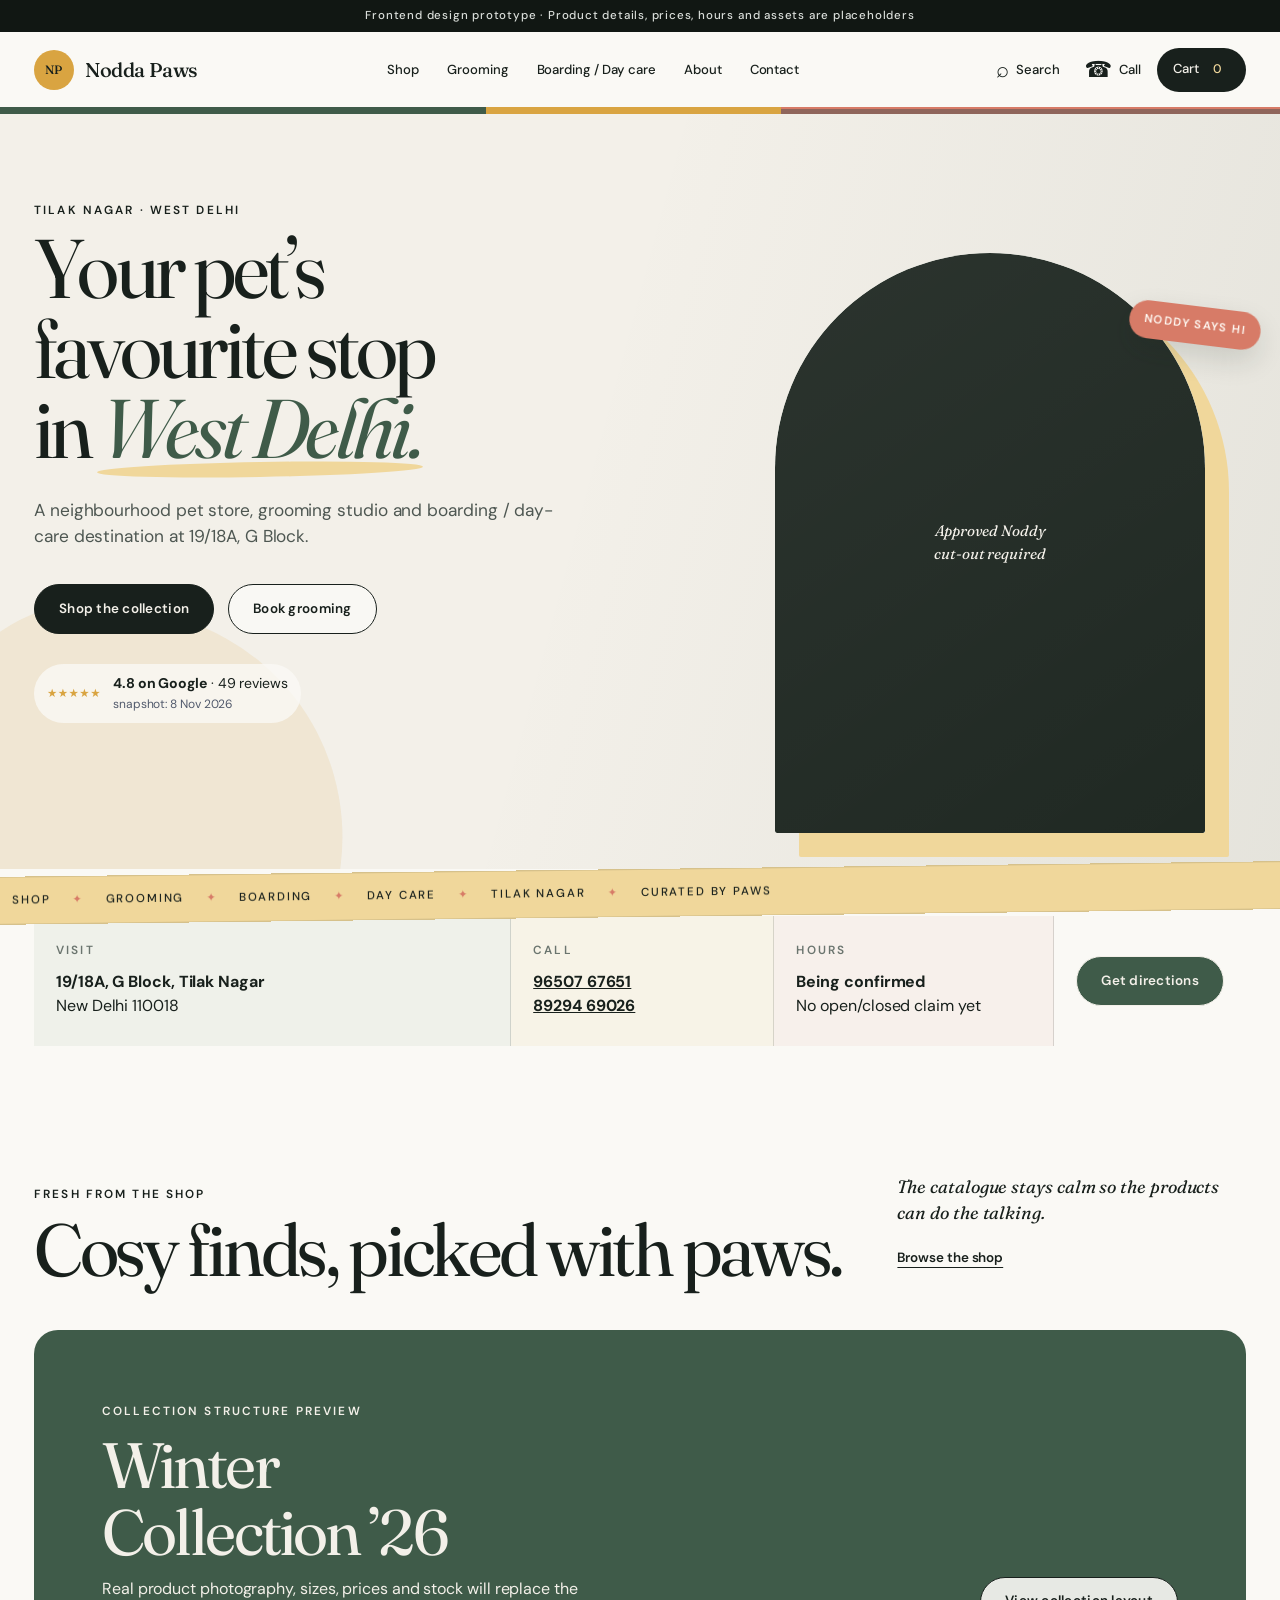
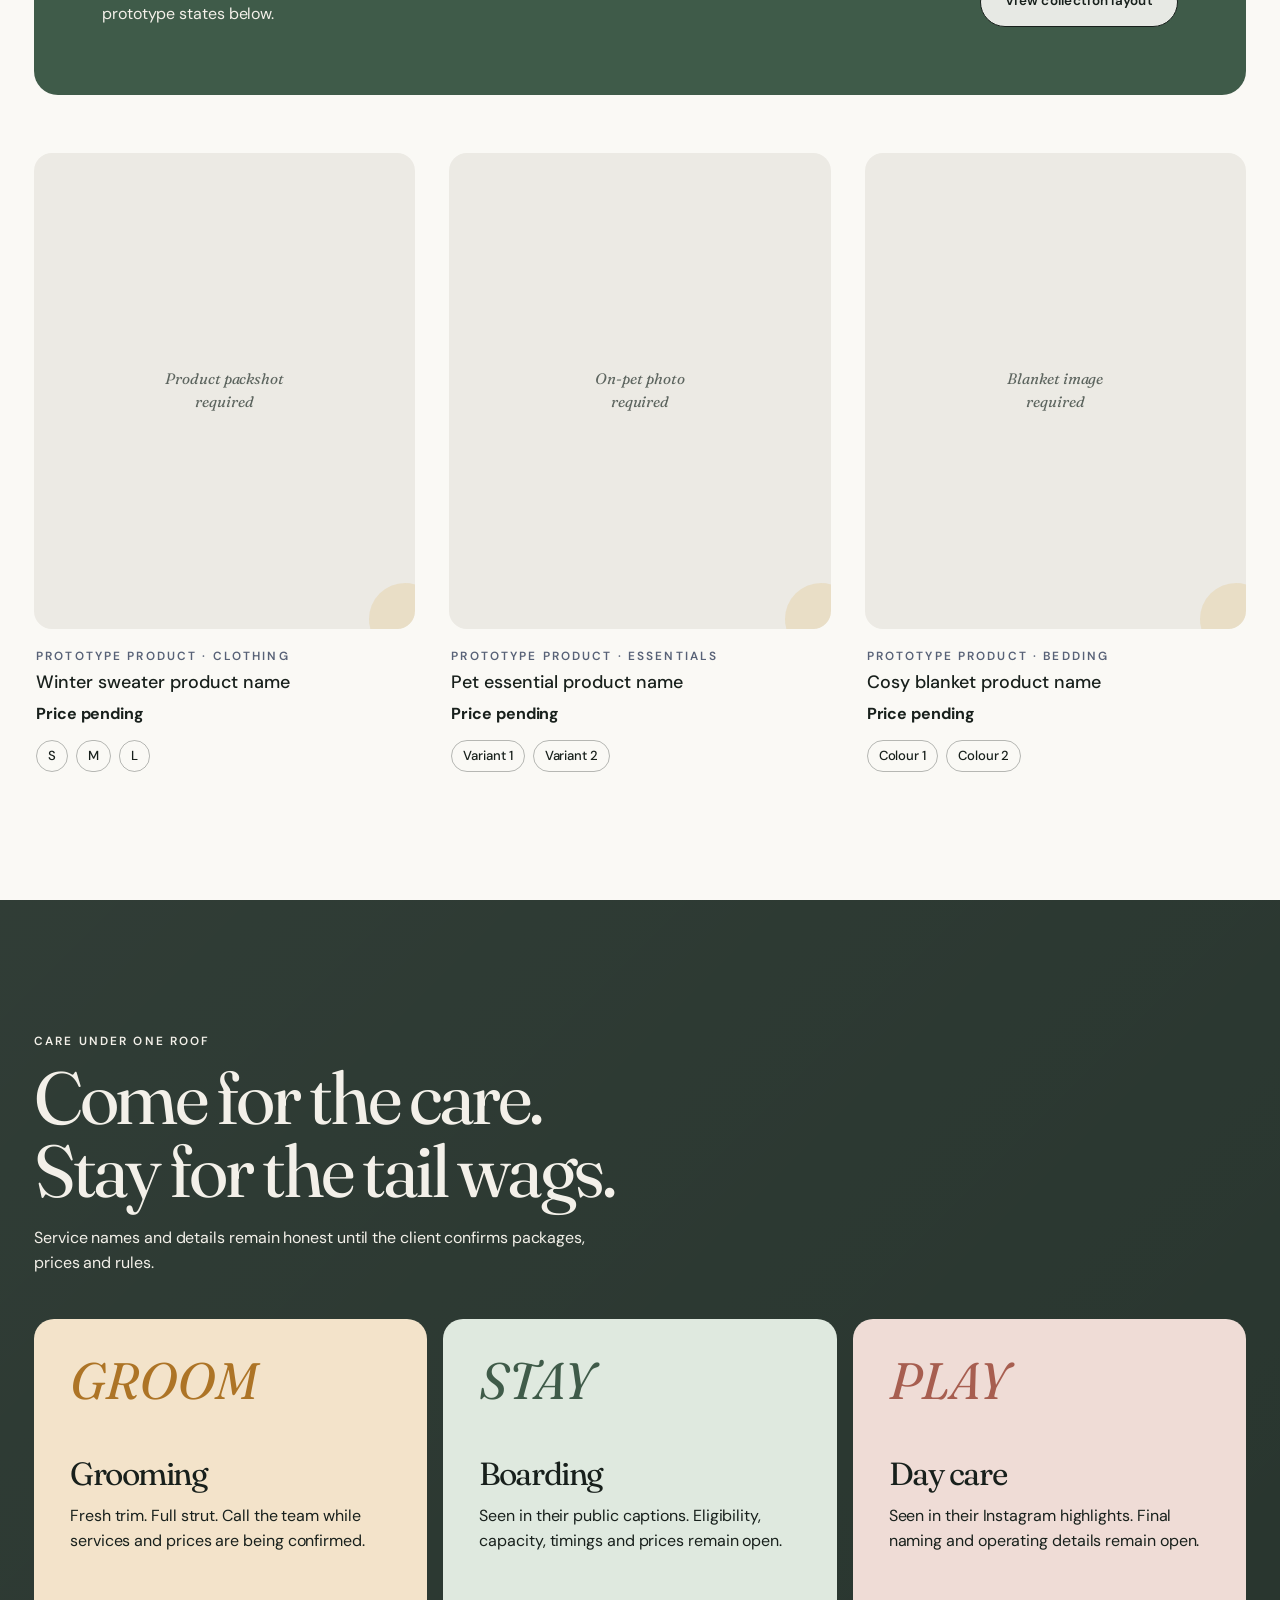
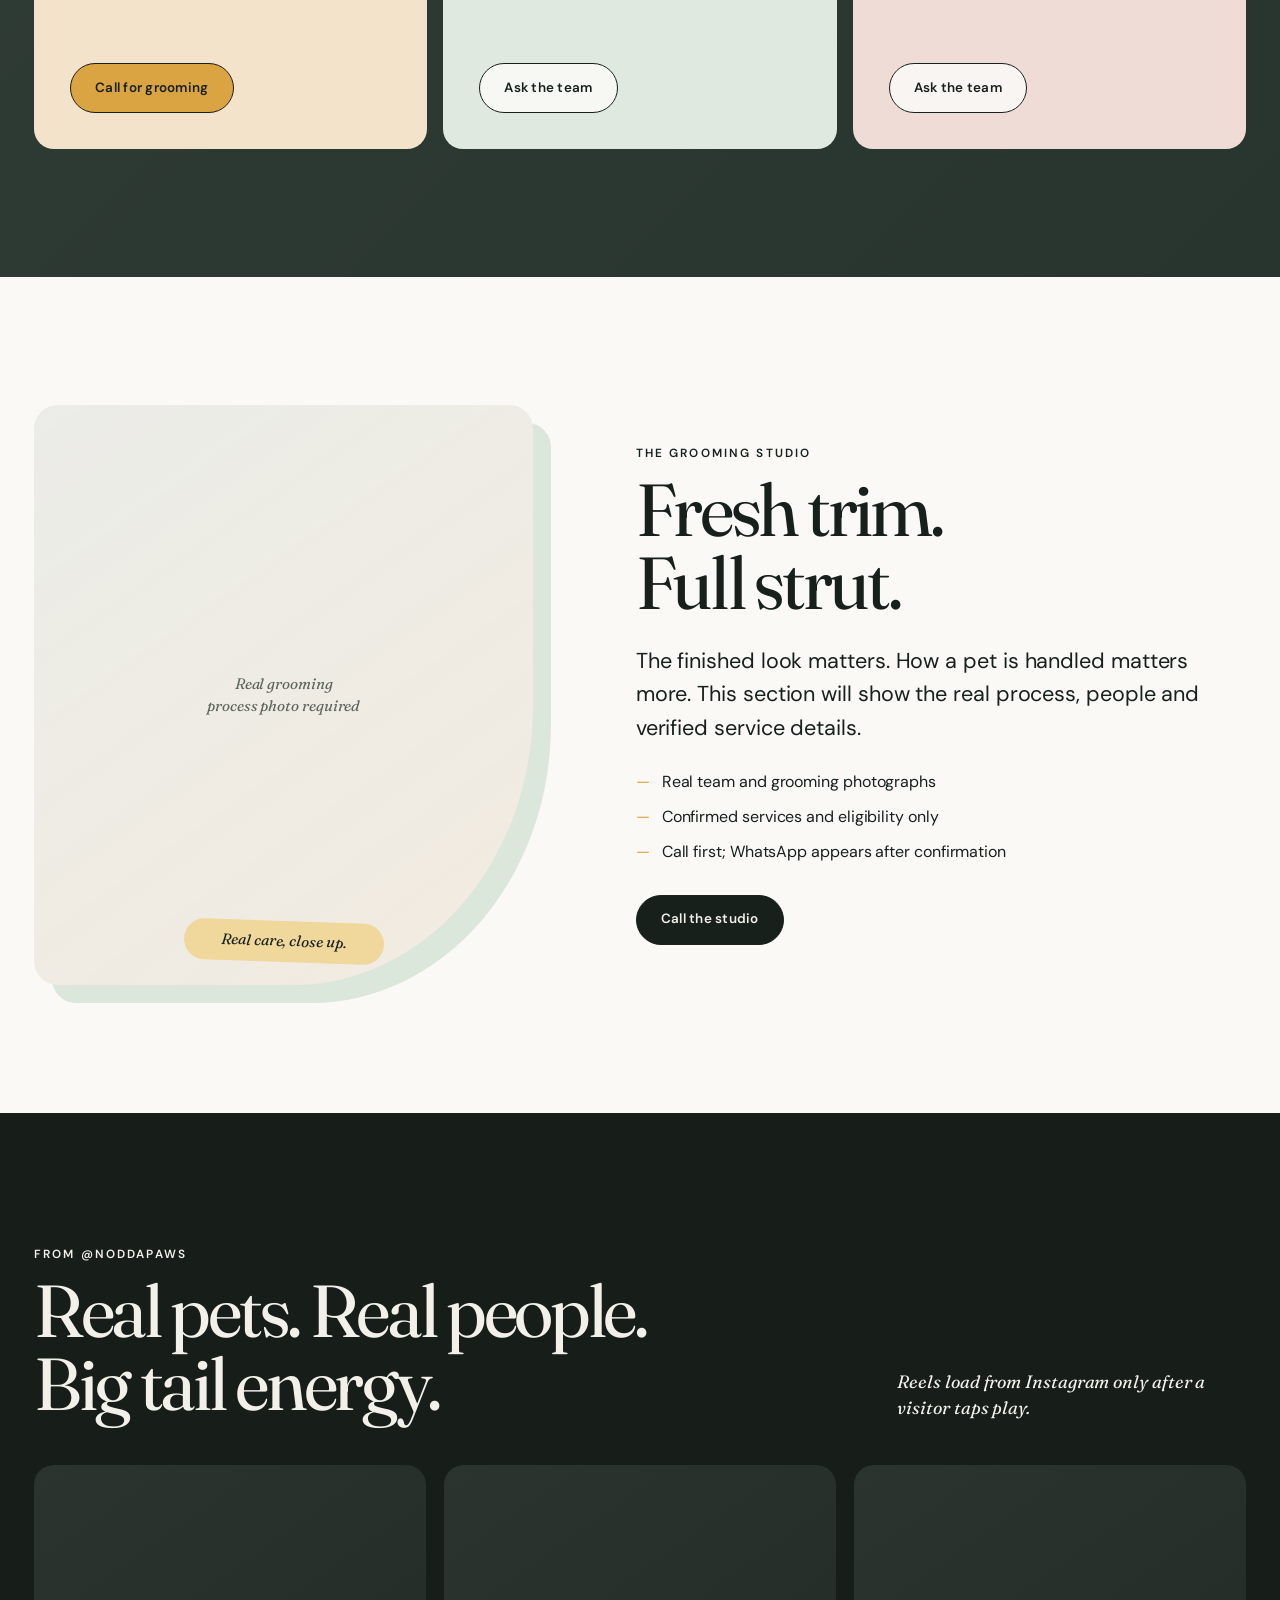
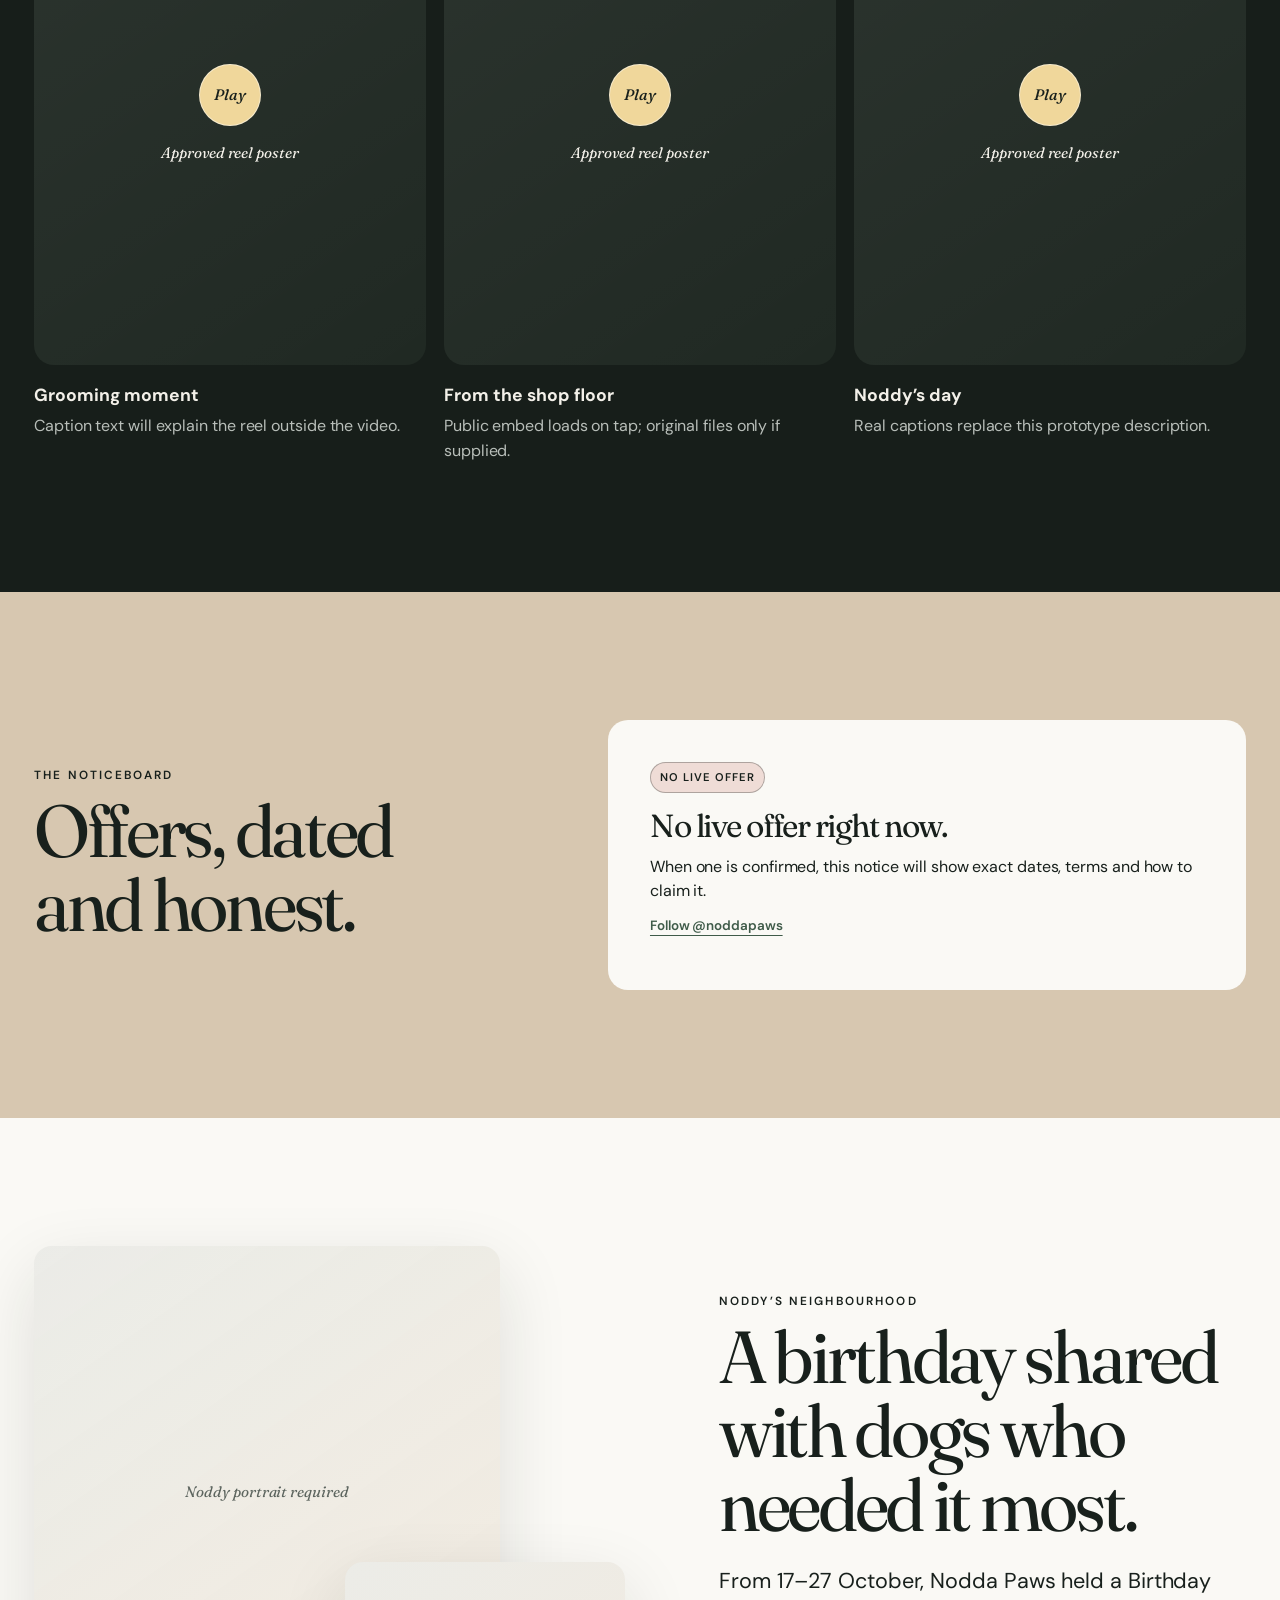
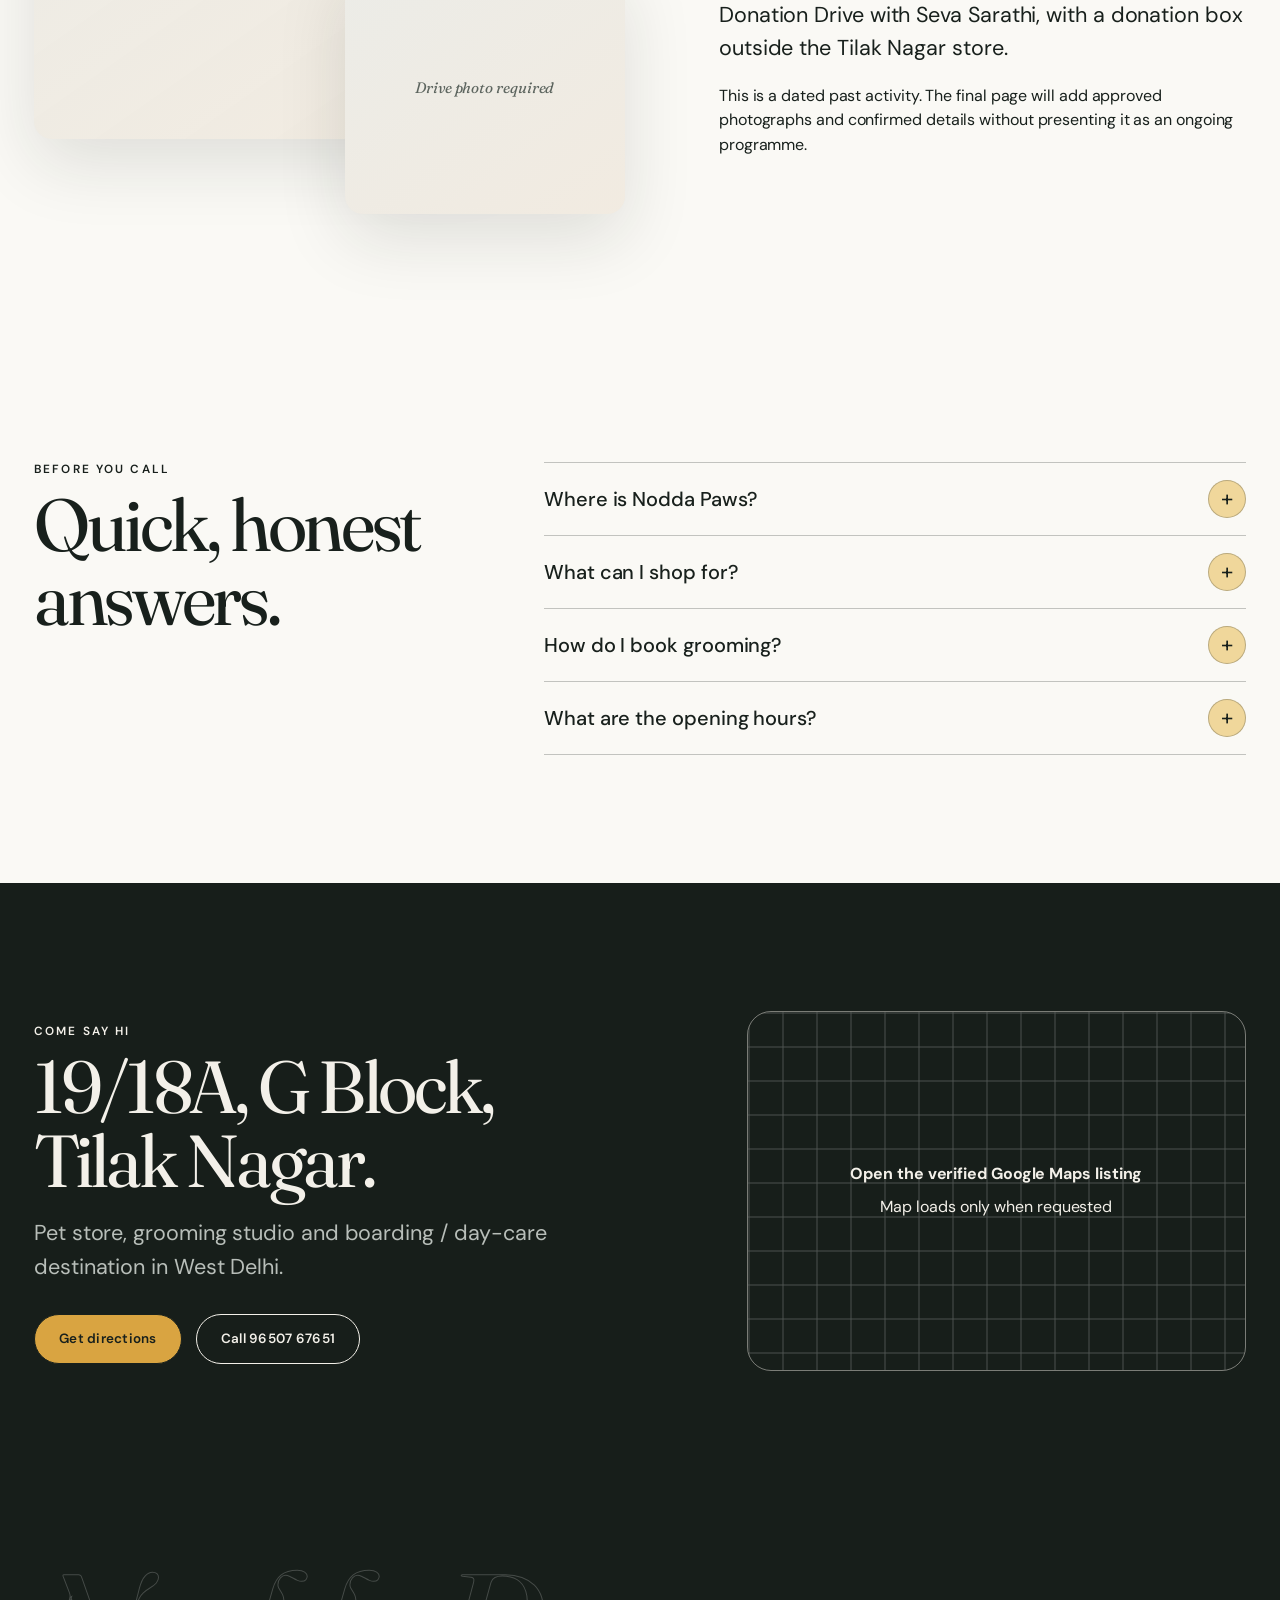
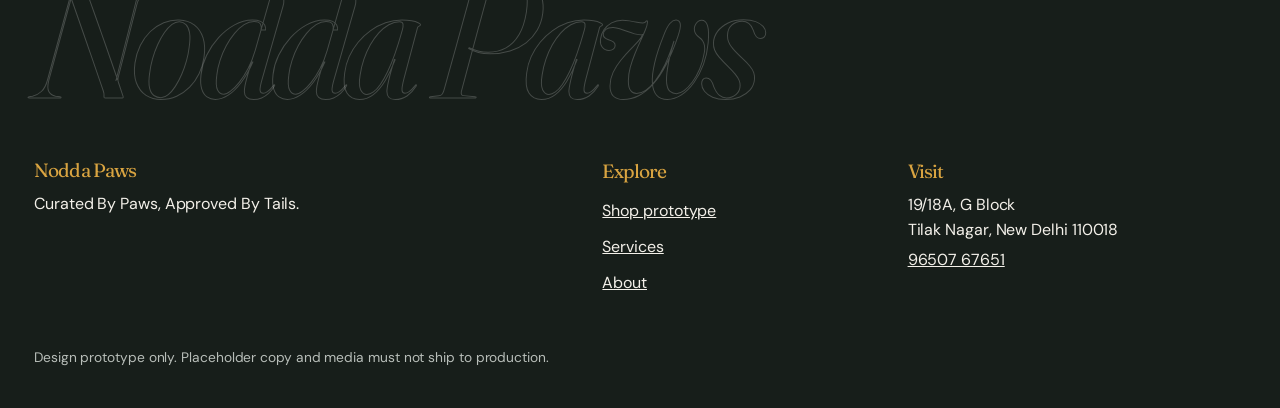
==== commit 67c6dd35: "Refine prototype into premium playful direction" ====
--- a/prototype/index.html
+++ b/prototype/index.html
@@ -7,8 +7,8 @@
   <title>Nodda Paws — Homepage design prototype</title>
   <link rel="preconnect" href="https://fonts.googleapis.com">
   <link rel="preconnect" href="https://fonts.gstatic.com" crossorigin>
-  <link href="https://fonts.googleapis.com/css2?family=DM+Sans:opsz,wght@9..40,400;9..40,600;9..40,700&family=Fraunces:ital,opsz,wght@1,9..144,600&family=Paytone+One&display=swap" rel="stylesheet">
-  <link rel="stylesheet" href="styles.css">
+  <link href="https://fonts.googleapis.com/css2?family=DM+Sans:opsz,wght@9..40,400;9..40,500;9..40,600&family=Fraunces:ital,opsz,wght@0,9..144,400;0,9..144,500;1,9..144,400&display=swap" rel="stylesheet">
+  <link rel="stylesheet" href="styles.css?v=3">
   <script src="app.js" defer></script>
 </head>
 <body>
@@ -21,7 +21,7 @@
   <header class="site-header" data-header>
     <div class="shell header-row">
       <a class="brand" href="index.html" aria-label="Nodda Paws prototype home">
-        <span class="logo-placeholder" aria-hidden="true">Client<br>logo</span>
+        <span class="logo-placeholder" aria-hidden="true">NP</span>
         <span class="brand-name">Nodda Paws</span>
       </a>
 
--- a/prototype/styles.css
+++ b/prototype/styles.css
@@ -11,6 +11,9 @@
   --line: 2.5px solid var(--ink);
   --shadow-sm: 4px 4px 0 var(--ink);
   --shadow-md: 8px 8px 0 var(--ink);
+  --ease-out: cubic-bezier(.23, 1, .32, 1);
+  --ease-in-out: cubic-bezier(.77, 0, .175, 1);
+  --ease-drawer: cubic-bezier(.32, .72, 0, 1);
   --radius: 10px;
   --shell: 1200px;
   --gutter: clamp(18px, 4vw, 34px);
@@ -66,15 +69,13 @@
 .mobile-menu { position: absolute; z-index: 40; top: 100%; left: 0; right: 0; height: calc(100dvh - 62px); padding: 22px var(--gutter) 100px; background: var(--sun); overflow: auto; }
 .mobile-menu a { min-height: 62px; display: flex; align-items: center; border-bottom: 2px solid var(--ink); font: 400 1.8rem/1 var(--display); text-decoration: none; }
 
-.button { min-height: 52px; display: inline-flex; align-items: center; justify-content: center; padding: 0 22px; border: var(--line); border-radius: var(--radius); font-weight: 700; text-align: center; text-decoration: none; box-shadow: var(--shadow-sm); transition: transform 160ms ease, box-shadow 160ms ease; }
-.button:hover { transform: translate(-2px, -2px); box-shadow: 6px 6px 0 var(--ink); }
-.button:active { transform: translate(3px, 3px); box-shadow: 1px 1px 0 var(--ink); }
+.button { min-height: 52px; display: inline-flex; align-items: center; justify-content: center; padding: 0 22px; border: var(--line); border-radius: var(--radius); font-weight: 700; text-align: center; text-decoration: none; box-shadow: var(--shadow-sm); transition: transform 160ms var(--ease-out); }
+.button:active { transform: scale(.97); }
 .button-ink { background: var(--ink); color: var(--cream); }
 .button-paper { background: var(--paper); color: var(--ink); }
 .button-sun { background: var(--sun); color: var(--ink); }
 .button-sky { background: var(--sky); color: var(--ink); }
 .button-outline-light { border-color: var(--cream); background: transparent; color: var(--cream); box-shadow: 4px 4px 0 var(--cream); }
-.button-outline-light:hover { box-shadow: 6px 6px 0 var(--cream); }
 .button-row { display: flex; flex-wrap: wrap; gap: 14px; }
 .text-link { min-height: 44px; display: inline-flex; align-items: center; font-weight: 700; text-underline-offset: 5px; text-decoration-thickness: 2px; }
 
@@ -99,6 +100,49 @@
 .tag { top: 23%; left: -10%; padding: 11px 15px 11px 32px; border-radius: 8px 8px 8px 30px; background: var(--cream); transform: rotate(-8deg); }
 .tag::before { content: ""; position: absolute; left: 11px; top: 50%; width: 10px; height: 10px; margin-top: -5px; border-radius: 50%; background: var(--ink); }
 
+/* The hero is the single signature motion moment. It plays once on page load. */
+.motion-ready .awning { animation: awning-enter 700ms var(--ease-out) both; }
+.motion-ready .hero-copy > * { animation: hero-copy-enter 600ms var(--ease-out) both; }
+.motion-ready .hero-copy > :nth-child(1) { animation-delay: 80ms; }
+.motion-ready .hero-copy > :nth-child(2) { animation-delay: 140ms; }
+.motion-ready .hero-copy > :nth-child(3) { animation-delay: 200ms; }
+.motion-ready .hero-copy > :nth-child(4) { animation-delay: 260ms; }
+.motion-ready .hero-copy > :nth-child(5) { animation-delay: 320ms; }
+.motion-ready .door-frame { animation: door-enter 750ms var(--ease-out) 160ms both; }
+.motion-ready .sticker { animation: sticker-enter 650ms var(--ease-out) 500ms both; }
+.motion-ready .tag { animation: tag-enter 650ms var(--ease-out) 430ms both; }
+.motion-ready .ticker { animation: ticker-enter 550ms var(--ease-out) 400ms both; }
+
+@keyframes awning-enter {
+  from { transform: translateY(-100%); }
+  to { transform: translateY(0); }
+}
+
+@keyframes hero-copy-enter {
+  from { opacity: 0; transform: translateY(16px); }
+  to { opacity: 1; transform: translateY(0); }
+}
+
+@keyframes door-enter {
+  from { opacity: 0; transform: translateY(24px) scale(.97); }
+  to { opacity: 1; transform: translateY(0) scale(1); }
+}
+
+@keyframes sticker-enter {
+  from { opacity: 0; transform: translateY(-14px) rotate(-2deg) scale(.95); }
+  to { opacity: 1; transform: translateY(0) rotate(7deg) scale(1); }
+}
+
+@keyframes tag-enter {
+  from { opacity: 0; transform: translateY(-12px) rotate(-14deg) scale(.95); }
+  to { opacity: 1; transform: translateY(0) rotate(-8deg) scale(1); }
+}
+
+@keyframes ticker-enter {
+  from { opacity: 0; transform: translateY(14px) rotate(-.7deg); }
+  to { opacity: 1; transform: translateY(0) rotate(-.7deg); }
+}
+
 .ticker { position: relative; z-index: 3; margin-top: -4px; overflow: hidden; border-block: 3px solid var(--ink); background: var(--ink); color: var(--sun); box-shadow: 0 6px 0 var(--sky); font: 400 clamp(1.1rem, 2.5vw, 1.55rem)/1 var(--display); white-space: nowrap; transform: rotate(-.7deg); }
 .ticker div { width: max-content; padding: 17px 12px; }
 .ticker b { padding-inline: 17px; color: var(--pink); }
@@ -210,13 +254,39 @@
 
 .mobile-dock { display: none; }
 .search-dialog { width: min(92vw, 620px); padding: 26px; border: 3px solid var(--ink); border-radius: 12px; background: var(--cream); color: var(--ink); box-shadow: 10px 10px 0 var(--ink); }
-.search-dialog::backdrop { background: rgba(10,15,28,.74); }
+.search-dialog[open] { animation: dialog-enter 200ms var(--ease-out) both; }
+.search-dialog::backdrop { background: rgba(10,15,28,.74); animation: backdrop-enter 200ms var(--ease-out) both; }
 .dialog-top { display: flex; align-items: center; justify-content: space-between; gap: 24px; margin-bottom: 24px; }
 .dialog-top h2 { font-size: 2rem; }
 .close-button { min-height: 44px; padding: 0 13px; border: 2px solid var(--ink); border-radius: 7px; background: transparent; cursor: pointer; font-weight: 700; }
 .search-dialog label { display: block; margin-bottom: 8px; font-weight: 700; }
 .search-dialog input { width: 100%; min-height: 52px; padding: 0 14px; border: 2px solid var(--ink); border-radius: 7px; background: var(--paper); font-size: 1rem; }
 .search-dialog p { margin-top: 14px; }
+
+@keyframes dialog-enter {
+  from { opacity: 0; transform: scale(.96); }
+  to { opacity: 1; transform: scale(1); }
+}
+
+@keyframes backdrop-enter {
+  from { opacity: 0; }
+  to { opacity: 1; }
+}
+
+/* One-time reveals bridge long marketing sections without delaying interaction. */
+.motion-ready [data-reveal] {
+  opacity: 0;
+  transform: translateY(18px);
+  transition:
+    opacity 550ms var(--ease-out),
+    transform 550ms var(--ease-out);
+  transition-delay: var(--reveal-delay, 0ms);
+}
+
+.motion-ready [data-reveal][data-visible="true"] {
+  opacity: 1;
+  transform: translateY(0);
+}
 
 /* Catalogue */
 .catalogue-page { background: var(--paper); }
@@ -257,6 +327,16 @@
 .empty-state { max-width: 680px; text-align: center; }
 .empty-state h2 { margin-bottom: 16px; font-family: var(--accent); font-style: italic; }
 .empty-state .button { margin-top: 24px; }
+
+@media (hover: hover) and (pointer: fine) {
+  .button:hover { transform: translate(-2px, -2px); }
+  .product-card, .catalogue-card, .service-card, .reel-card { transition: transform 160ms var(--ease-out); }
+  .product-card:hover, .catalogue-card:hover, .service-card:hover, .reel-card:hover { transform: translateY(-4px); }
+  .product-media, .catalogue-media, .reel-poster { transition: transform 200ms var(--ease-out); }
+  .product-card:hover .product-media,
+  .catalogue-card:hover .catalogue-media,
+  .reel-card:hover .reel-poster { transform: scale(1.01); }
+}
 
 @media (max-width: 980px) {
   .desktop-nav { display: none; }
@@ -356,6 +436,248 @@
 
 @media (prefers-reduced-motion: reduce) {
   html { scroll-behavior: auto; }
-  *, *::before, *::after { scroll-behavior: auto !important; transition-duration: .01ms !important; animation-duration: .01ms !important; animation-iteration-count: 1 !important; }
-}
-
+  .motion-ready .awning,
+  .motion-ready .hero-copy > *,
+  .motion-ready .door-frame,
+  .motion-ready .sticker,
+  .motion-ready .tag,
+  .motion-ready .ticker,
+  .search-dialog[open],
+  .search-dialog::backdrop {
+    animation-name: fade-only;
+    animation-duration: 200ms;
+    animation-delay: 0ms;
+    animation-timing-function: ease;
+  }
+  .motion-ready [data-reveal] {
+    transform: none;
+    transition: opacity 200ms ease;
+  }
+  .motion-ready [data-reveal][data-visible="true"] { transform: none; }
+}
+
+@keyframes fade-only {
+  from { opacity: 0; }
+  to { opacity: 1; }
+}
+
+/* Premium direction — quiet neighbourhood concept store, November 2026. */
+:root {
+  --sun: #b98b58;
+  --sun-soft: #d8c4aa;
+  --sky: #7b8978;
+  --sky-dark: #435246;
+  --ink: #18201c;
+  --cream: #f3f0e9;
+  --paper: #faf9f5;
+  --pink: #8f655b;
+  --mist: #b8beb9;
+  --line: 1px solid rgba(24, 32, 28, .34);
+  --shadow-sm: 0 10px 30px rgba(24, 32, 28, .08);
+  --shadow-md: 0 24px 70px rgba(24, 32, 28, .12);
+  --radius: 2px;
+  --shell: 1280px;
+  --display: "Fraunces", Georgia, serif;
+}
+
+body { color: var(--ink); font-weight: 400; letter-spacing: -.005em; }
+h1, h2, h3 { font-weight: 400; letter-spacing: -.045em; }
+h1 { line-height: .96; }
+h2 { line-height: 1; }
+.fraunces { font-weight: 400; }
+.eyebrow, .meta-label, .product-kicker { font-size: .74rem; font-weight: 600; letter-spacing: .18em; }
+.dark-label, .light-label { padding: 0; border: 0; border-radius: 0; background: none; color: inherit; }
+
+.prototype-bar { min-height: 30px; background: #111713; color: #d9ddd9; font-size: .72rem; font-weight: 500; letter-spacing: .07em; }
+.site-header, .catalogue-header { background: rgba(250, 249, 245, .92); border-bottom: 1px solid rgba(24, 32, 28, .14); backdrop-filter: blur(18px); }
+.header-row { min-height: 76px; }
+.logo-placeholder { width: 40px; height: 40px; border: 1px solid var(--ink); border-radius: 50%; background: var(--ink); color: var(--cream); font: 500 .76rem/1 var(--display); letter-spacing: .06em; }
+.brand-name { font: 500 1.25rem/1 var(--display); letter-spacing: -.02em; }
+.desktop-nav { gap: 8px; }
+.desktop-nav a { padding-inline: 10px; border-radius: 0; font-size: .82rem; font-weight: 500; }
+.desktop-nav a:hover, .desktop-nav a[aria-current="page"] { background: transparent; color: var(--sky-dark); box-shadow: inset 0 -1px var(--sky-dark); }
+.icon-action, .cart-action, .menu-trigger { border: 0; border-radius: 0; font-size: .82rem; font-weight: 500; }
+.icon-action { padding-inline: 8px; }
+.cart-action { padding-inline: 16px; background: var(--ink); }
+.cart-count { background: transparent; color: var(--cream); }
+
+.button { min-height: 50px; padding-inline: 24px; border: 1px solid currentColor; border-radius: 0; box-shadow: none; font-size: .84rem; font-weight: 600; letter-spacing: .02em; }
+.button-sky { background: var(--sky-dark); color: var(--cream); }
+.button-sun { background: #caa879; }
+.button-outline-light { box-shadow: none; }
+.text-link { font-size: .84rem; font-weight: 600; text-decoration-thickness: 1px; }
+
+.hero { min-height: 760px; padding-top: 88px; background: var(--cream); }
+.hero::before { background: linear-gradient(105deg, transparent 45%, rgba(67,82,70,.08)); mask-image: none; }
+.awning { height: 5px; border: 0; background: linear-gradient(90deg, var(--sky-dark) 0 38%, var(--sun) 38% 61%, #8f655b 61%); }
+.awning::after { display: none; }
+.hero-grid { grid-template-columns: minmax(0, 1fr) minmax(390px, .82fr); }
+.hero-copy { padding-bottom: 110px; }
+.hero h1 { max-width: 10.5ch; margin-bottom: 28px; text-shadow: none; }
+.hero h1 span { display: inline; margin: 0; padding: 0; border-radius: 0; background: none; color: var(--sky-dark); text-shadow: none; transform: none; font-style: italic; }
+.hero-intro { max-width: 33rem; margin-bottom: 34px; color: #4e5752; font-size: 1.08rem; font-weight: 400; }
+.rating-badge { margin-top: 30px; padding: 0; border: 0; border-radius: 0; background: none; box-shadow: none; }
+.stars { color: var(--sun); font-size: .72rem; }
+.hero-visual { min-height: 620px; }
+.door-frame { width: min(100%, 430px); height: 580px; padding: 0; border: 0; border-radius: 220px 220px 2px 2px; background: #d8ddd5; box-shadow: 24px 24px 0 #c5b190; overflow: hidden; }
+.door-frame .photo-placeholder { border: 0; border-radius: inherit; }
+.sticker, .tag { display: none; }
+.photo-placeholder { border: 1px solid rgba(24,32,28,.24); background: linear-gradient(145deg, rgba(67,82,70,.08), rgba(185,139,88,.13)), var(--paper); color: #5d655f; font: italic 400 .95rem/1.5 var(--display); }
+.photo-placeholder-dark { background: linear-gradient(145deg, rgba(255,255,255,.05), transparent), #202923; color: var(--cream); }
+
+.ticker { margin: 0; border: 0; border-block: 1px solid rgba(24,32,28,.2); background: var(--paper); color: var(--ink); box-shadow: none; font: 500 .72rem/1 var(--body); letter-spacing: .16em; text-transform: uppercase; transform: none; }
+.ticker div { padding: 17px 12px; }
+.ticker b { color: var(--sun); }
+.practical { padding: 0; background: var(--paper); }
+.practical-grid { border: 0; border-radius: 0; background: transparent; box-shadow: none; }
+.practical-grid > div { min-height: 130px; border-right: 1px solid rgba(24,32,28,.15); }
+.meta-label { color: #6b756f; }
+
+.section { padding-block: clamp(90px, 10vw, 150px); }
+.shop-preview, .community { background: var(--paper); }
+.collection-banner { margin-bottom: 58px; padding: clamp(34px, 6vw, 68px); border: 0; border-radius: 0; background: #39473d; color: var(--cream); box-shadow: none; }
+.collection-banner h3 { color: var(--cream); text-shadow: none; }
+.product-grid { gap: 34px; }
+.product-card:nth-child(2), .service-card.stepped { margin-top: 0; }
+.product-media, .catalogue-media { border: 0; border-radius: 0; background: #eceae4; }
+.product-info { padding-top: 20px; }
+.product-info h3, .catalogue-card h3 { font-weight: 500; }
+.chip-row span, .size-preview span { min-height: 32px; border: 1px solid rgba(24,32,28,.3); border-radius: 0; font-weight: 500; }
+
+.poster-blue { background: #28352e; color: var(--cream); }
+.poster-blue::before { background: linear-gradient(135deg, rgba(255,255,255,.04), transparent); mask-image: none; }
+.service-grid { gap: 1px; background: rgba(243,240,233,.22); }
+.service-card { min-height: 430px; padding: 36px; border: 0; border-radius: 0; background: #f3f0e9; color: var(--ink); box-shadow: none; }
+.service-word { margin-bottom: 50px; color: #718077; font: italic 400 clamp(2.2rem, 4vw, 4rem)/1 var(--display); -webkit-text-stroke: 0; }
+.photo-placeholder-tall { border: 0; border-radius: 0; box-shadow: 18px 18px 0 #c7d0c7; transform: none; }
+.photo-placeholder-tall .tape { bottom: 24px; border: 0; background: rgba(250,249,245,.9); font-weight: 400; }
+.plain-list li::before { content: "—"; color: var(--sun); }
+
+.feed-section { background: #171e1a; }
+.reel-rail { gap: 18px; }
+.reel-poster { min-height: 500px; border: 0; border-radius: 0; box-shadow: none; }
+.play-button { width: 62px; height: 62px; border: 1px solid rgba(255,255,255,.5); background: rgba(250,249,245,.92); font-weight: 500; }
+.notice-section { background: #d7c7b0; }
+.offer-ticket { padding: 42px; border: 0; border-radius: 0; background: var(--paper); color: var(--ink); box-shadow: none; }
+.offer-ticket::before { display: none; }
+.status-label { padding: 6px 9px; border: 1px solid rgba(24,32,28,.3); border-radius: 0; background: transparent; font-size: .7rem; font-weight: 600; }
+.light-link { color: var(--sky-dark); }
+.polaroid { border: 0; box-shadow: var(--shadow-md); }
+.polaroid-large { transform: none; }
+.polaroid-small { transform: translate(8px, 8px); }
+.tape-strip { display: none; }
+.accordion { border-top: 1px solid rgba(24,32,28,.25); }
+.accordion details { border-bottom: 1px solid rgba(24,32,28,.25); }
+.accordion summary { font-family: var(--body); font-weight: 500; }
+.accordion summary::after { border: 1px solid rgba(24,32,28,.35); border-radius: 50%; background: transparent; font-weight: 400; }
+.visit-section, .site-footer { background: #171e1a; }
+.map-placeholder { border: 1px solid rgba(243,240,233,.45); border-radius: 0; box-shadow: none; }
+.footer-display { font-style: italic; -webkit-text-stroke: 1px rgba(255,255,255,.2); }
+
+.search-dialog { border: 0; border-radius: 0; background: var(--paper); box-shadow: 0 30px 100px rgba(0,0,0,.25); }
+.close-button, .search-dialog input, .filter-trigger, .filter-close, .sort-control select { border-width: 1px; border-radius: 0; }
+.catalogue-hero { padding-block: clamp(80px, 10vw, 130px); border-bottom: 1px solid rgba(24,32,28,.18); background: var(--cream); }
+.catalogue-hero h1 { font-style: normal; font-weight: 400; }
+.catalogue-note { border-left: 1px solid var(--sun); background: transparent; }
+.catalogue-toolbar { top: 76px; border-bottom: 1px solid rgba(24,32,28,.16); }
+.card-badge { border: 0; border-radius: 0; background: rgba(250,249,245,.92); font-weight: 600; }
+.card-badge.sold-out { background: var(--ink); }
+.swatch { border-color: rgba(24,32,28,.4); }
+
+@media (hover: hover) and (pointer: fine) {
+  .button:hover { transform: translateY(-2px); }
+  .product-card:hover, .catalogue-card:hover, .service-card:hover, .reel-card:hover { transform: translateY(-2px); }
+  .product-card:hover .product-media, .catalogue-card:hover .catalogue-media, .reel-card:hover .reel-poster { transform: scale(1.005); }
+}
+
+@media (max-width: 720px) {
+  .header-row { min-height: 66px; }
+  .mobile-menu { background: var(--paper); }
+  .mobile-menu a { border-bottom: 1px solid rgba(24,32,28,.18); font-size: 1.55rem; }
+  .hero { padding-top: 72px; }
+  .hero-grid { grid-template-columns: minmax(0, 1fr); }
+  .hero-copy { min-width: 0; padding-bottom: 42px; }
+  .hero h1 { max-width: 9ch; font-size: clamp(3.25rem, 14vw, 4.35rem); }
+  .hero-intro { max-width: 31rem; }
+  .hero-visual { min-height: 460px; }
+  .door-frame { width: 280px; height: 410px; padding: 0; border: 0; border-radius: 150px 150px 2px 2px; box-shadow: 14px 14px 0 #c5b190; }
+  .practical-grid { box-shadow: none; }
+  .practical-grid > div, .practical-grid > div:nth-child(-n+2), .practical-grid > div:nth-child(2) { border-bottom: 1px solid rgba(24,32,28,.15); }
+  .collection-banner { box-shadow: none; }
+  .service-card { min-height: 330px; box-shadow: none; }
+  .service-word { font-size: 2.6rem; }
+  .reel-poster { min-height: 470px; }
+  .map-placeholder { box-shadow: none; }
+  .mobile-dock { border-top: 1px solid rgba(255,255,255,.15); background: #111713; }
+  .mobile-dock a, .mobile-dock button { background: #111713; }
+  .mobile-dock > :first-child { background: #caa879; }
+  .catalogue-toolbar { top: 66px; }
+}
+
+/* Premium-playful balance: Noddy warmth without returning to cartoon UI. */
+:root {
+  --sun: #d9a441;
+  --sun-soft: #f0d79b;
+  --sky: #87a88b;
+  --sky-dark: #3f5b49;
+  --pink: #d77b67;
+  --radius: 14px;
+}
+
+.logo-placeholder { border: 0; background: var(--sun); color: var(--ink); }
+.site-header::after { content: ""; position: absolute; left: 0; right: 0; bottom: -1px; height: 2px; background: linear-gradient(90deg, var(--sky-dark) 0 38%, var(--sun) 38% 61%, var(--pink) 61%); }
+.desktop-nav a:hover, .desktop-nav a[aria-current="page"] { color: var(--sky-dark); box-shadow: inset 0 -2px var(--sun); }
+.cart-action { border-radius: 999px; }
+.cart-count { color: var(--sun-soft); }
+
+.button { border-radius: 999px; }
+.button-ink { border-color: var(--ink); }
+.button-paper { background: rgba(250,249,245,.9); }
+.button-sun { background: var(--sun); }
+
+.hero::after { content: ""; position: absolute; z-index: -1; left: -7vw; bottom: -14vw; width: 34vw; aspect-ratio: 1; border-radius: 43% 57% 52% 48%; background: rgba(217,164,65,.13); transform: rotate(18deg); }
+.hero h1 span { position: relative; color: var(--sky-dark); }
+.hero h1 span::after { content: ""; position: absolute; z-index: -1; left: -.04em; right: -.04em; bottom: .02em; height: .18em; border-radius: 50%; background: var(--sun-soft); transform: rotate(-1deg); }
+.door-frame { box-shadow: 24px 24px 0 var(--sun-soft); }
+.sticker { display: block; top: 15%; right: -3%; padding: 10px 15px; border: 0; border-radius: 999px; background: var(--pink); color: #fffaf4; box-shadow: 0 12px 28px rgba(24,32,28,.14); font-size: .72rem; font-weight: 600; letter-spacing: .12em; }
+.tag { display: none; }
+.rating-badge { padding: 9px 13px; border-radius: 999px; background: rgba(250,249,245,.8); }
+
+.ticker { border-color: rgba(24,32,28,.12); background: var(--sun-soft); }
+.ticker b { color: var(--pink); }
+.practical-grid > div:first-child { background: rgba(135,168,139,.1); }
+.practical-grid > div:nth-child(2) { background: rgba(217,164,65,.08); }
+.practical-grid > div:nth-child(3) { background: rgba(215,123,103,.07); }
+
+.collection-banner { border-radius: 24px; background: var(--sky-dark); overflow: hidden; }
+.product-media, .catalogue-media { border-radius: 18px; }
+.product-media::after, .catalogue-media::after { content: ""; position: absolute; right: -26px; bottom: -26px; width: 72px; height: 72px; border-radius: 50%; background: rgba(217,164,65,.18); }
+.chip-row span, .size-preview span { border-radius: 999px; }
+.service-grid { gap: 16px; background: transparent; }
+.service-card { border-radius: 20px; }
+.service-card:nth-child(1) { background: #f3e3ca; }
+.service-card:nth-child(2) { background: #dfe9df; }
+.service-card:nth-child(3) { background: #efdcd6; }
+.service-word { color: var(--sky-dark); }
+.service-card:nth-child(1) .service-word { color: #ad7426; }
+.service-card:nth-child(3) .service-word { color: #a75e50; }
+.photo-placeholder-tall { border-radius: 24px 24px 48% 24px; box-shadow: 18px 18px 0 #dce7dc; }
+.photo-placeholder-tall .tape { border-radius: 999px; background: var(--sun-soft); }
+.reel-poster { border-radius: 20px; }
+.play-button { border-radius: 50%; background: var(--sun-soft); }
+.offer-ticket { border-radius: 20px; }
+.status-label { border-radius: 999px; background: #efdcd6; }
+.polaroid { border-radius: 18px; overflow: hidden; }
+.accordion summary::after { border-color: rgba(24,32,28,.25); background: var(--sun-soft); }
+.map-placeholder { border-radius: 24px; }
+.search-dialog { border-radius: 22px; }
+.close-button, .search-dialog input, .filter-trigger, .filter-close, .sort-control select { border-radius: 12px; }
+.card-badge { border-radius: 999px; background: var(--sun-soft); }
+
+@media (max-width: 720px) {
+  .door-frame { box-shadow: 14px 14px 0 var(--sun-soft); }
+  .sticker { display: block; right: 0; top: 10%; }
+  .service-grid { gap: 14px; }
+  .rating-badge { width: fit-content; }
+}
+
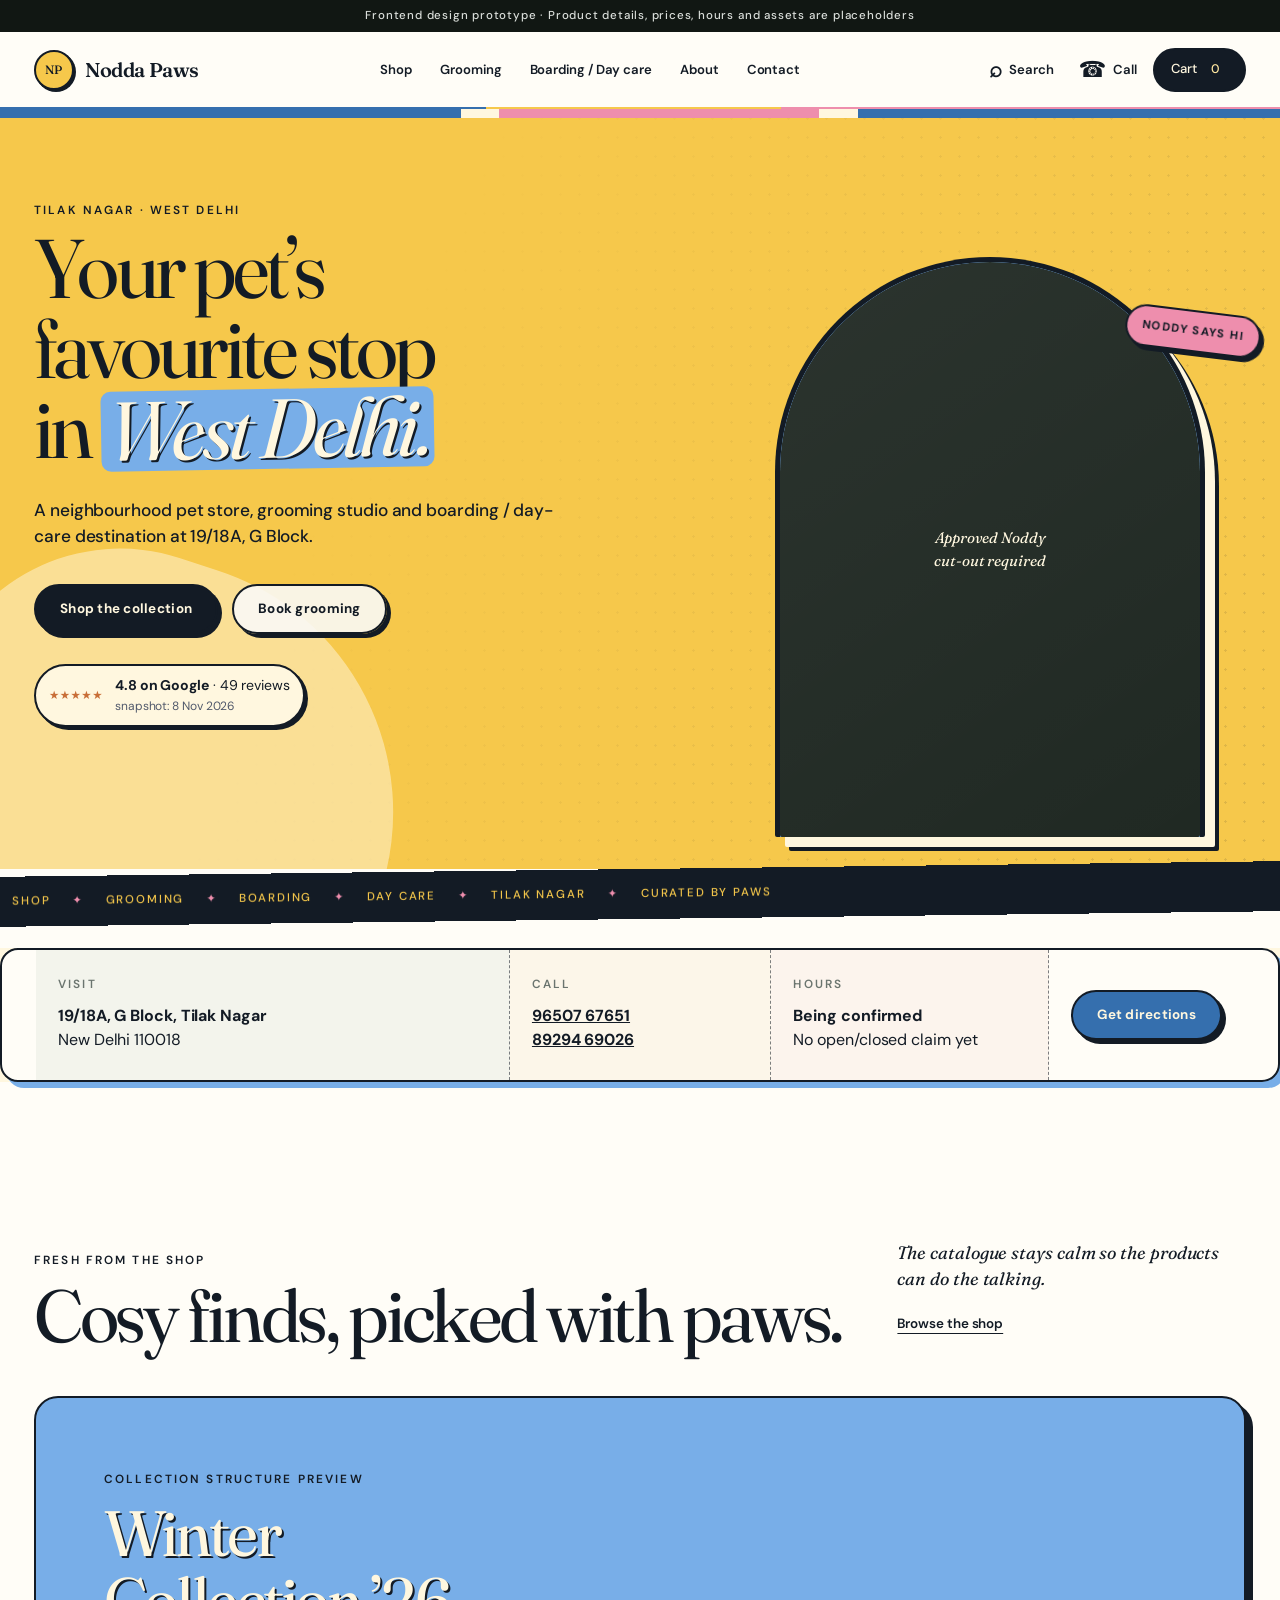
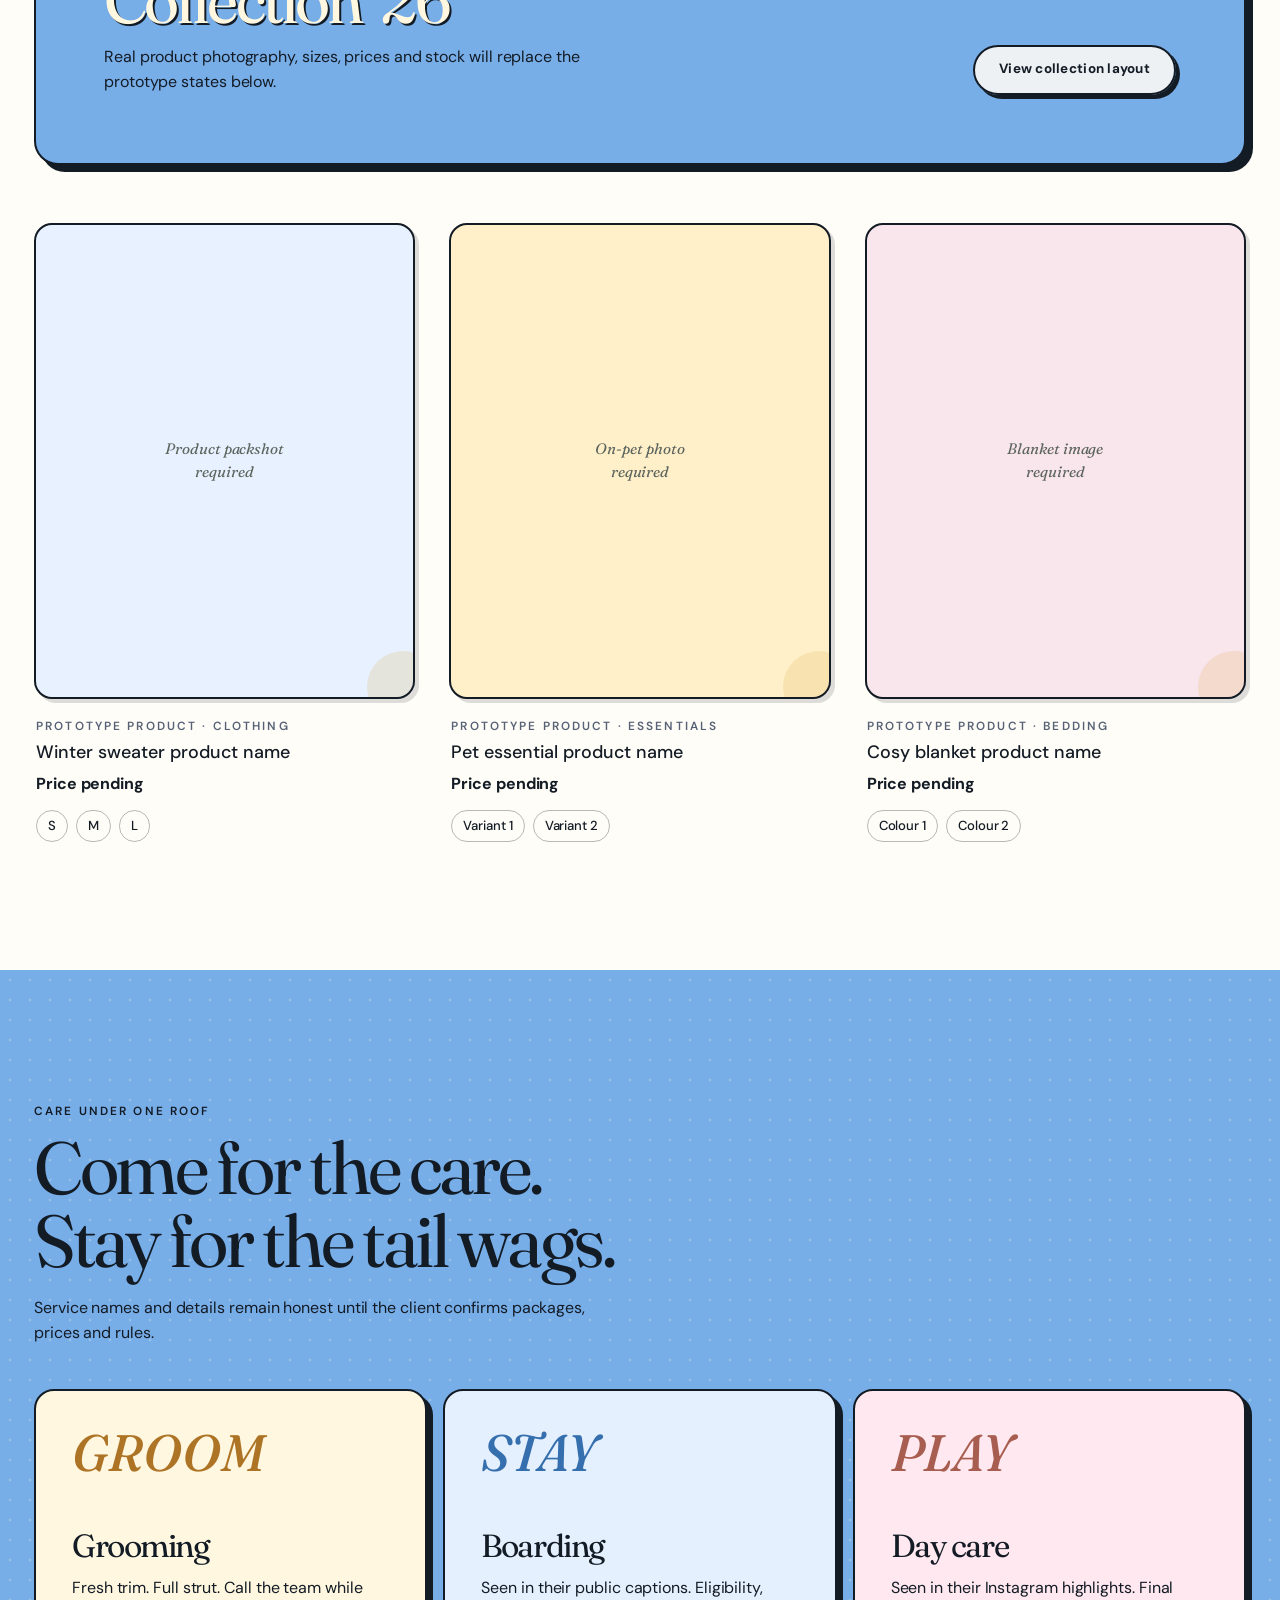
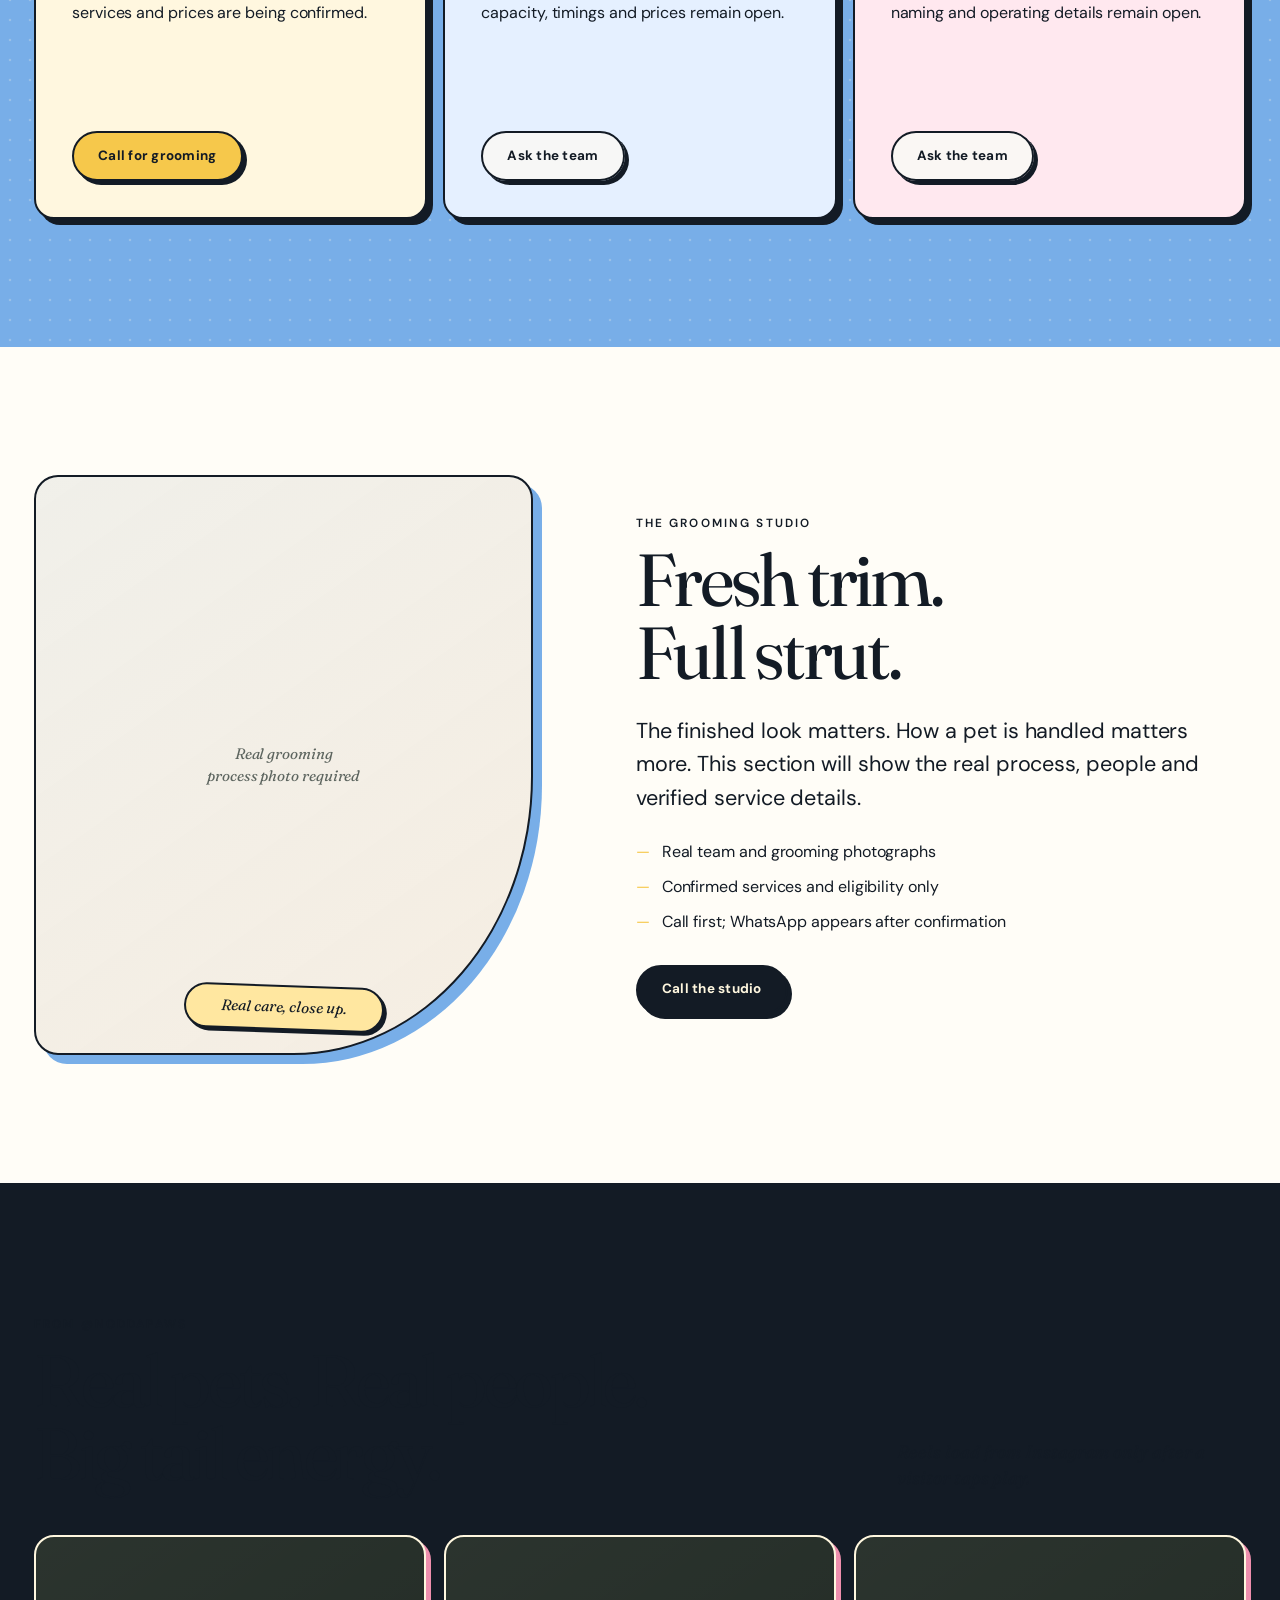
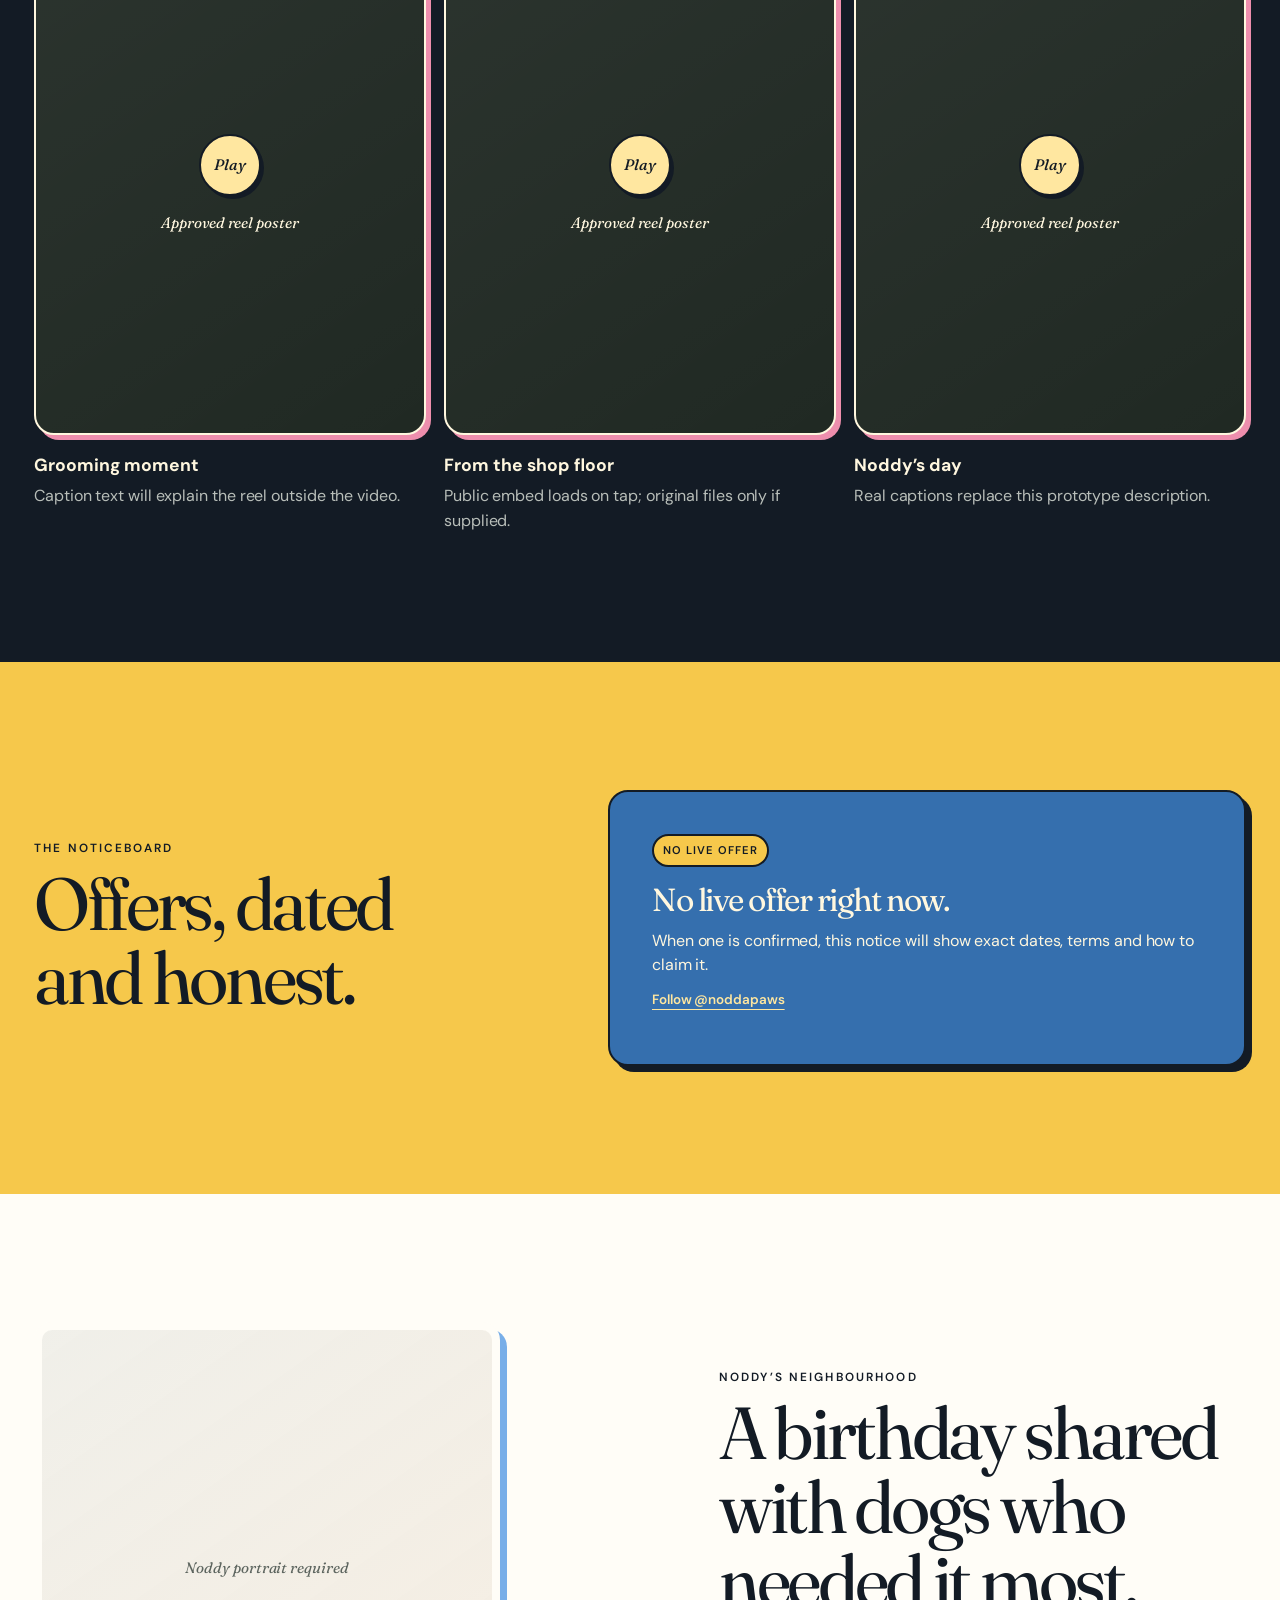
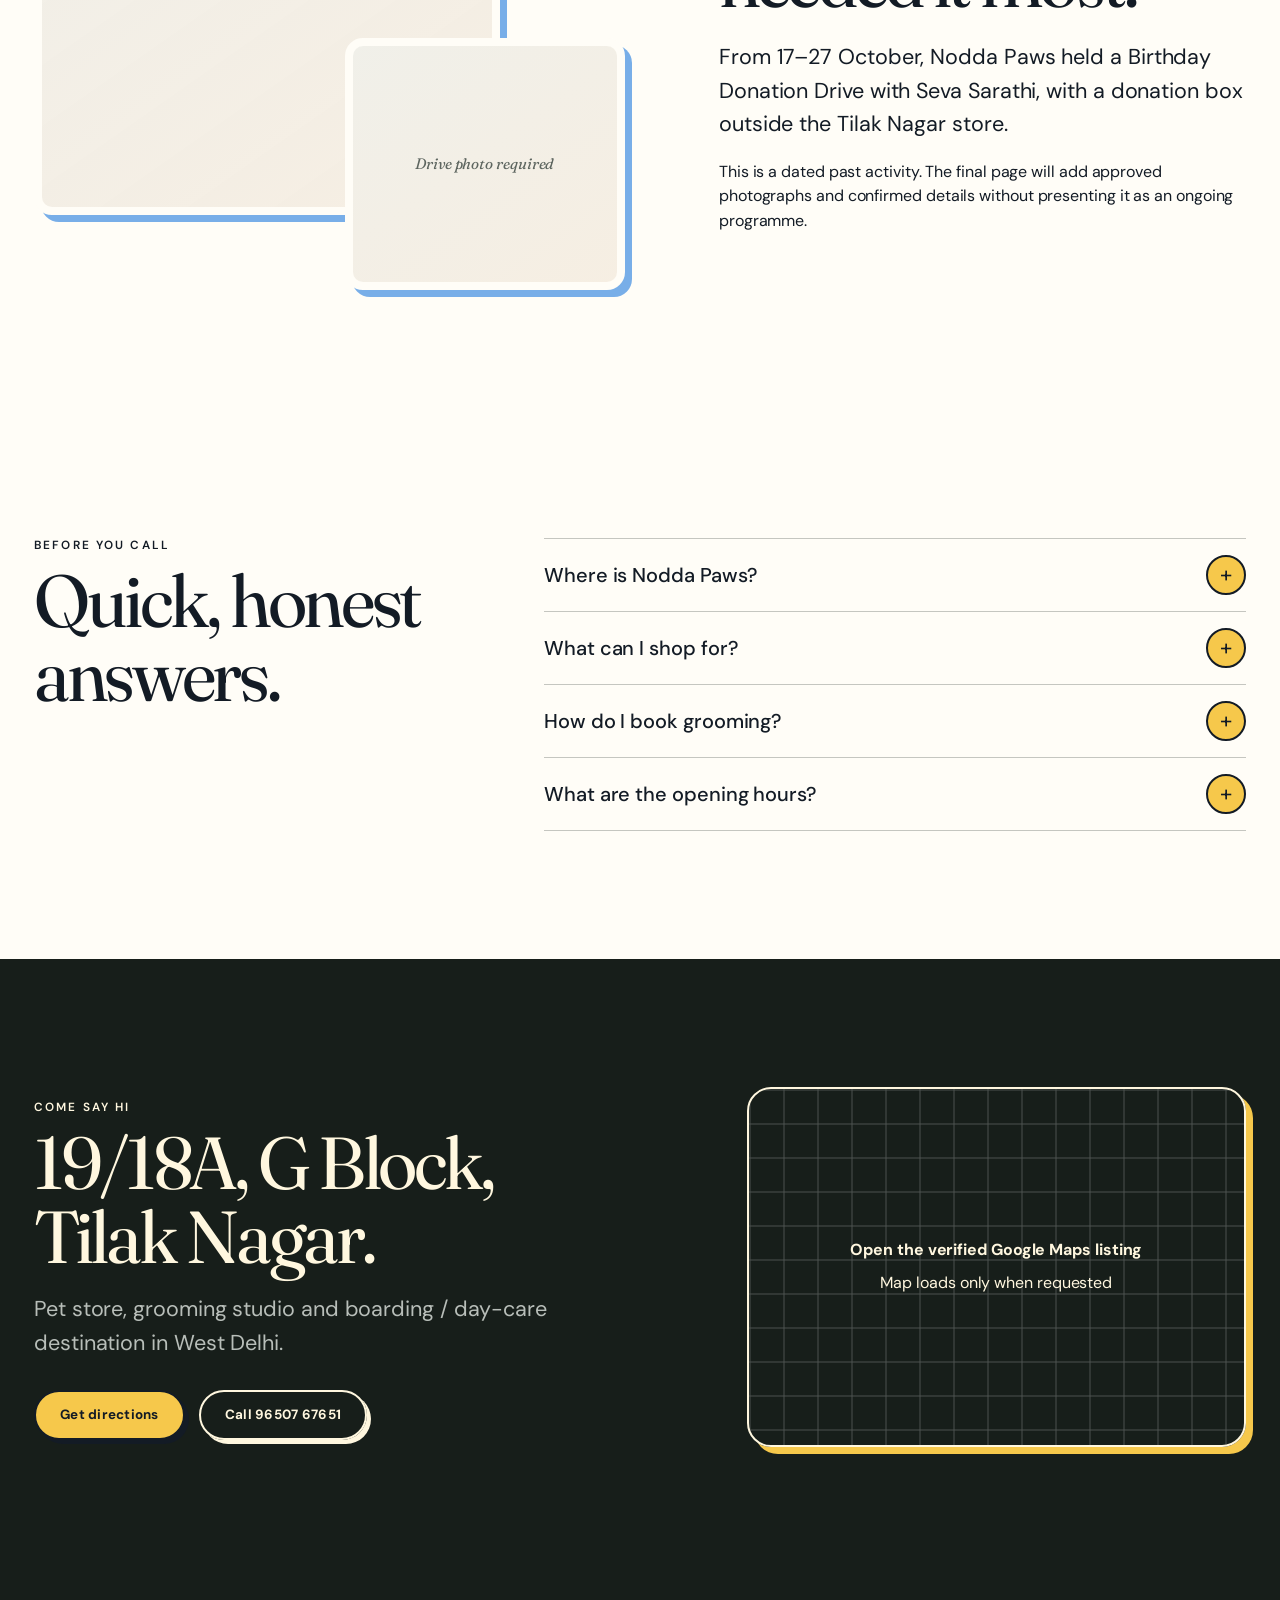
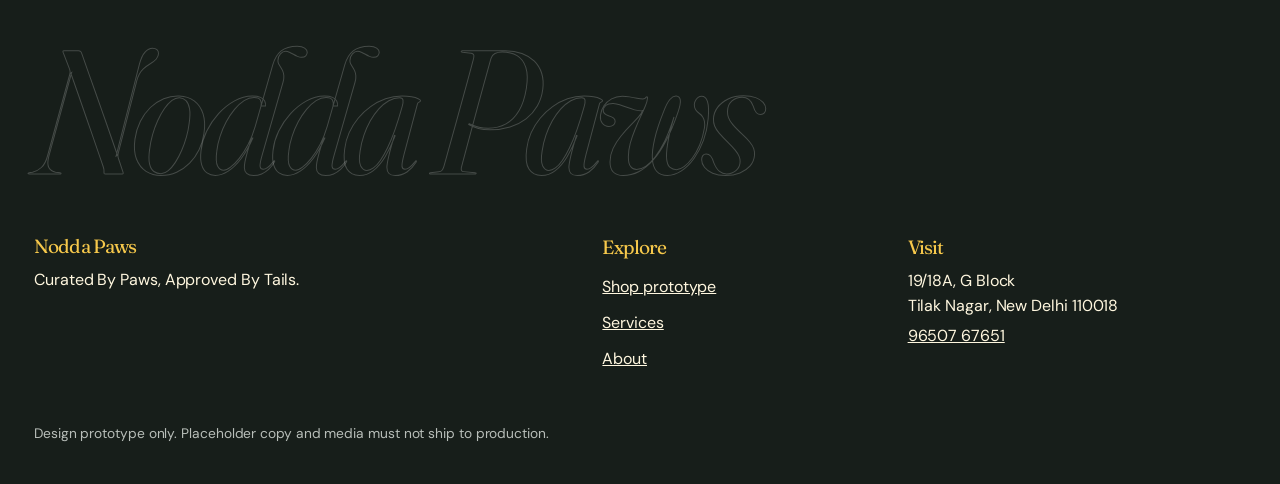
==== commit ba208915: "Lean visual direction toward playful premium" ====
--- a/prototype/index.html
+++ b/prototype/index.html
@@ -8,7 +8,7 @@
   <link rel="preconnect" href="https://fonts.googleapis.com">
   <link rel="preconnect" href="https://fonts.gstatic.com" crossorigin>
   <link href="https://fonts.googleapis.com/css2?family=DM+Sans:opsz,wght@9..40,400;9..40,500;9..40,600&family=Fraunces:ital,opsz,wght@0,9..144,400;0,9..144,500;1,9..144,400&display=swap" rel="stylesheet">
-  <link rel="stylesheet" href="styles.css?v=3">
+  <link rel="stylesheet" href="styles.css?v=4">
   <script src="app.js" defer></script>
 </head>
 <body>
--- a/prototype/styles.css
+++ b/prototype/styles.css
@@ -681,3 +681,91 @@
   .rating-badge { width: fit-content; }
 }
 
+/* Playful-premium v2: character first, polish in the composition. */
+:root {
+  --sun: #f6c84b;
+  --sun-soft: #ffe7a0;
+  --sky: #78aee8;
+  --sky-dark: #356fae;
+  --pink: #ee8ead;
+  --cream: #fff7df;
+  --paper: #fffdf7;
+  --ink: #131b25;
+  --line: 2px solid var(--ink);
+  --shadow-sm: 4px 4px 0 var(--ink);
+}
+
+.site-header, .catalogue-header { background: rgba(255,253,247,.94); }
+.logo-placeholder { border: 2px solid var(--ink); background: var(--sun); box-shadow: 2px 2px 0 var(--ink); }
+.brand-name { font-weight: 600; }
+.desktop-nav a { font-weight: 600; }
+.cart-action { border: 2px solid var(--ink); background: var(--ink); }
+.icon-action, .menu-trigger { font-weight: 600; }
+
+.button { border: 2px solid var(--ink); box-shadow: var(--shadow-sm); font-weight: 700; }
+.button-paper { color: var(--ink); }
+.button-sun { color: var(--ink); }
+.button-outline-light { border-color: var(--cream); box-shadow: 4px 4px 0 var(--cream); }
+
+.hero { background: var(--sun); }
+.hero::before { background: radial-gradient(circle, rgba(19,27,37,.12) 1.2px, transparent 1.4px) 0 0 / 19px 19px; mask-image: linear-gradient(115deg, transparent 30%, black); }
+.hero::after { width: 38vw; background: rgba(255,247,223,.5); }
+.awning { height: 9px; background: linear-gradient(90deg, var(--sky-dark) 0 36%, var(--cream) 36% 39%, var(--pink) 39% 64%, var(--cream) 64% 67%, var(--sky-dark) 67%); }
+.hero h1 span { display: inline-block; padding-inline: .08em; border-radius: 10px; background: var(--sky); color: var(--cream); font-style: italic; text-shadow: 2px 2px 0 var(--ink); transform: rotate(-1deg); }
+.hero h1 span::after { display: none; }
+.hero-intro { color: var(--ink); font-weight: 500; }
+.door-frame { border: 5px solid var(--ink); border-bottom: 0; background: var(--sky); box-shadow: 10px 10px 0 var(--cream), 14px 14px 0 var(--ink); }
+.sticker { border: 2px solid var(--ink); background: var(--pink); color: var(--ink); box-shadow: var(--shadow-sm); font-weight: 700; }
+.rating-badge { border: 2px solid var(--ink); background: var(--cream); box-shadow: 3px 3px 0 var(--ink); }
+.stars { color: #c86e37; }
+
+.ticker { border-block: 2px solid var(--ink); background: var(--ink); color: var(--sun); }
+.ticker b { color: var(--pink); }
+.practical { background: var(--cream); }
+.practical-grid { margin-block: 30px; border: 2px solid var(--ink); border-radius: 18px; background: var(--paper); box-shadow: 6px 6px 0 var(--sky); overflow: hidden; }
+.practical-grid > div { border-right: 1px dashed rgba(19,27,37,.55); }
+
+.collection-banner { border: 2px solid var(--ink); background: var(--sky); color: var(--ink); box-shadow: 7px 7px 0 var(--ink); }
+.collection-banner h3 { color: var(--cream); text-shadow: 2px 2px 0 var(--ink); }
+.product-media, .catalogue-media { border: 2px solid var(--ink); box-shadow: 4px 4px 0 rgba(19,27,37,.14); }
+.product-card:nth-child(3n + 1) .product-media, .catalogue-card:nth-child(3n + 1) .catalogue-media { background-color: #e8f1ff; }
+.product-card:nth-child(3n + 2) .product-media, .catalogue-card:nth-child(3n + 2) .catalogue-media { background-color: #fff0c9; }
+.product-card:nth-child(3n + 3) .product-media, .catalogue-card:nth-child(3n + 3) .catalogue-media { background-color: #f9e5ec; }
+
+.poster-blue { background: var(--sky); color: var(--ink); }
+.poster-blue::before { background: radial-gradient(circle, rgba(255,247,223,.25) 1.4px, transparent 1.6px) 0 0 / 20px 20px; }
+.light-heading { color: var(--ink); }
+.service-card { border: 2px solid var(--ink); box-shadow: 6px 6px 0 var(--ink); }
+.service-card:nth-child(1) { background: var(--cream); }
+.service-card:nth-child(2) { background: #e5f0ff; }
+.service-card:nth-child(3) { background: #ffe8ef; }
+.service-word { font-weight: 500; }
+.photo-placeholder-tall { border: 2px solid var(--ink); box-shadow: 9px 9px 0 var(--sky); }
+.photo-placeholder-tall .tape { border: 2px solid var(--ink); box-shadow: 3px 3px 0 var(--ink); }
+.feed-section { background: var(--ink); }
+.reel-poster { border: 2px solid var(--cream); box-shadow: 5px 5px 0 var(--pink); }
+.play-button { border: 2px solid var(--ink); box-shadow: 3px 3px 0 var(--ink); }
+.notice-section { background: var(--sun); }
+.offer-ticket { border: 2px solid var(--ink); background: var(--sky-dark); color: var(--cream); box-shadow: 6px 6px 0 var(--ink); }
+.status-label { border: 2px solid var(--ink); background: var(--sun); color: var(--ink); }
+.light-link { color: var(--sun-soft); }
+.polaroid { border: 8px solid var(--paper); box-shadow: 7px 7px 0 var(--sky); }
+.accordion summary::after { border: 2px solid var(--ink); background: var(--sun); }
+.map-placeholder { border: 2px solid var(--cream); box-shadow: 7px 7px 0 var(--sun); }
+.catalogue-hero { background: var(--sun-soft); }
+.catalogue-note { border-left: 4px solid var(--sky-dark); background: rgba(255,253,247,.55); border-radius: 0 14px 14px 0; }
+.filter-trigger, .sort-control select { border: 2px solid var(--ink); background-color: var(--paper); }
+.card-badge { border: 1.5px solid var(--ink); background: var(--sun); }
+
+@media (hover: hover) and (pointer: fine) {
+  .button:hover { transform: translate(-2px, -2px); box-shadow: 6px 6px 0 var(--ink); }
+}
+
+@media (max-width: 720px) {
+  .hero h1 span { border-radius: 7px; text-shadow: 1px 1px 0 var(--ink); }
+  .door-frame { border-width: 4px; box-shadow: 7px 7px 0 var(--cream), 10px 10px 0 var(--ink); }
+  .practical-grid { margin-block: 22px; box-shadow: 4px 4px 0 var(--sky); }
+  .collection-banner, .service-card { box-shadow: 4px 4px 0 var(--ink); }
+  .mobile-dock > :first-child { background: var(--sun); }
+}
+
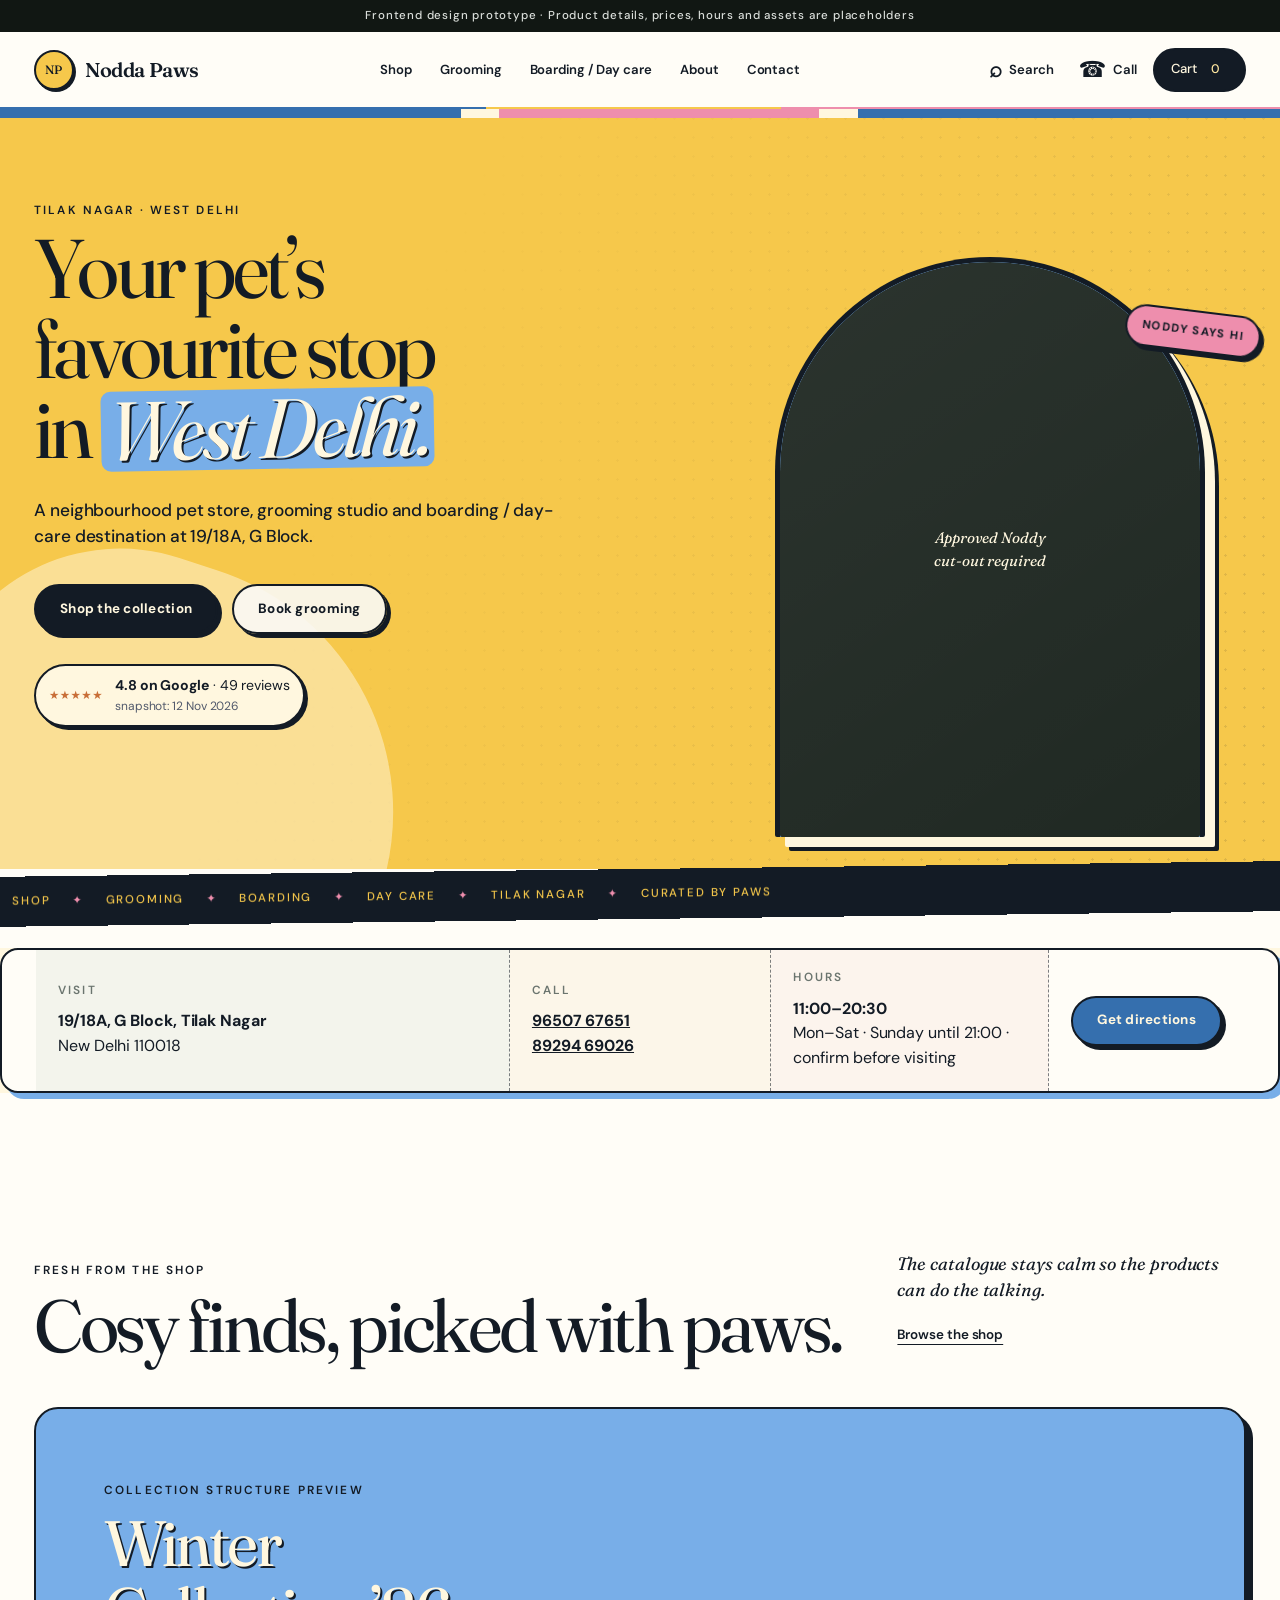
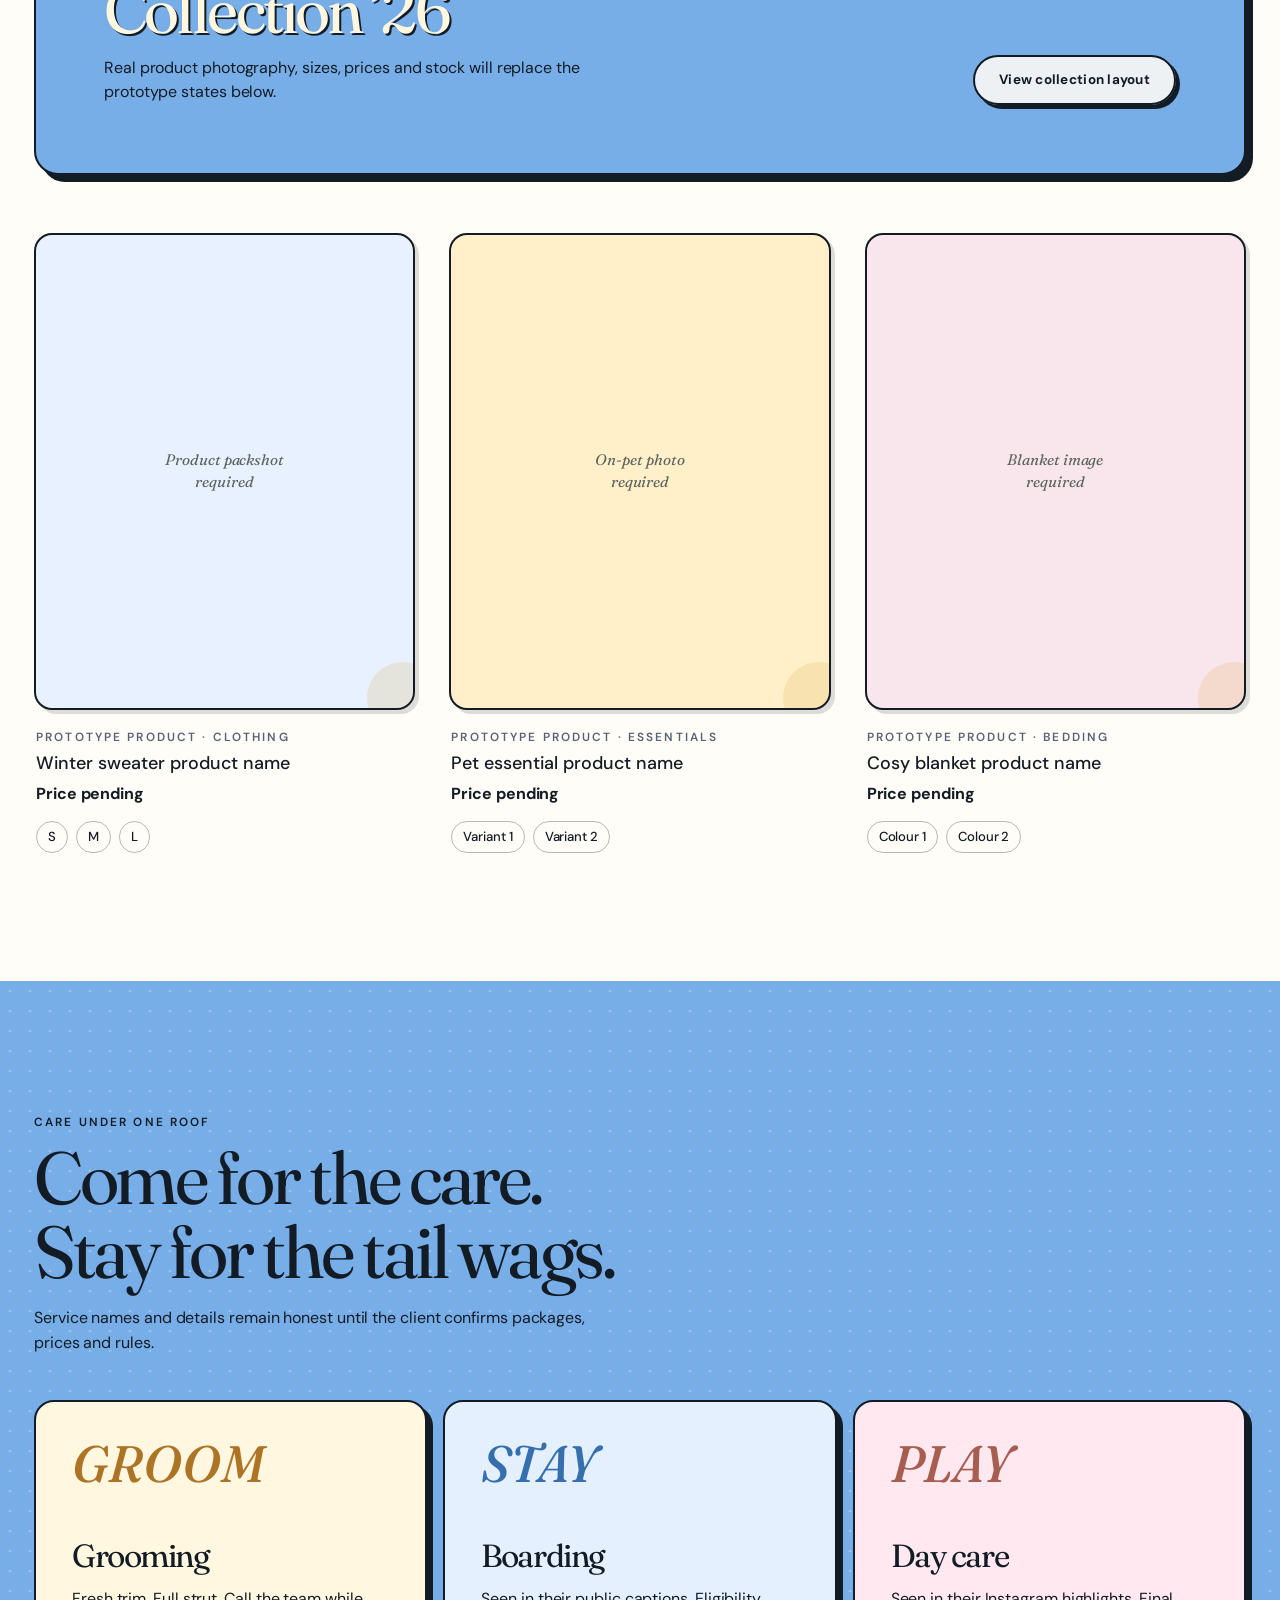
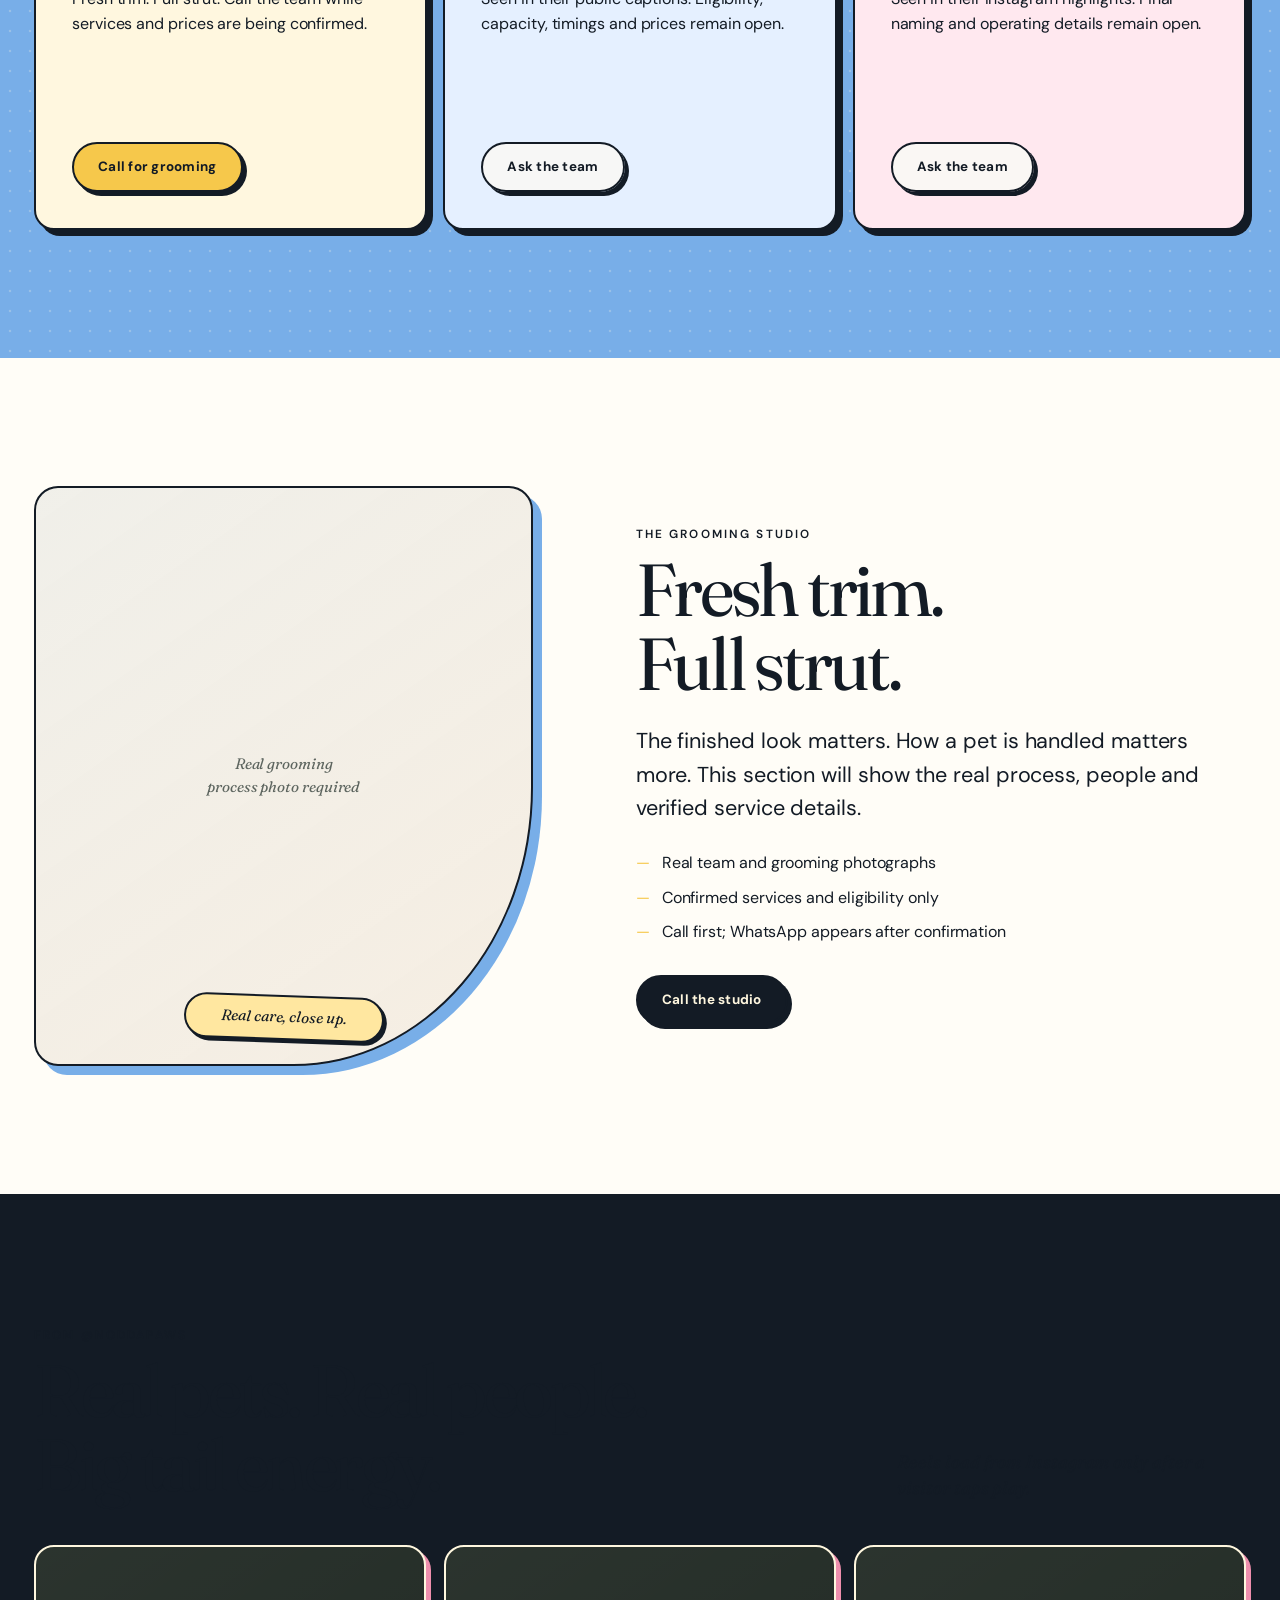
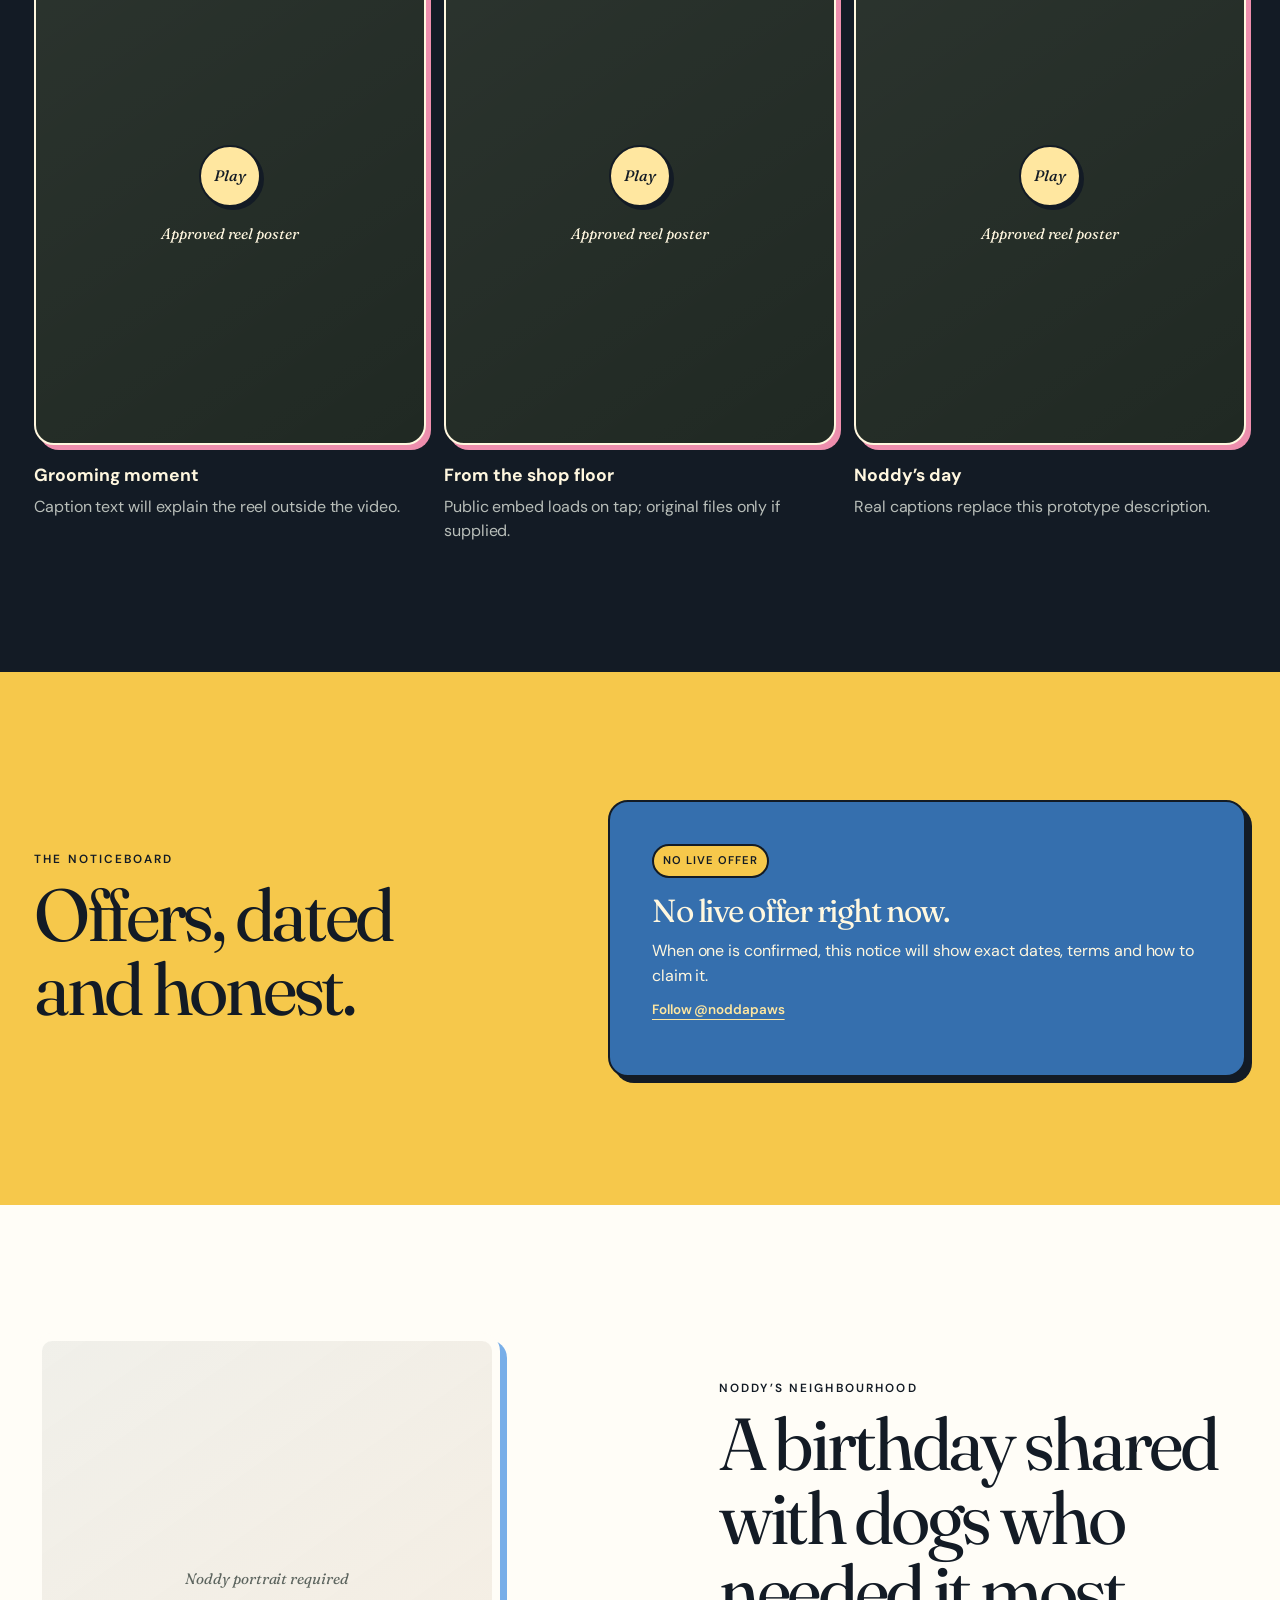
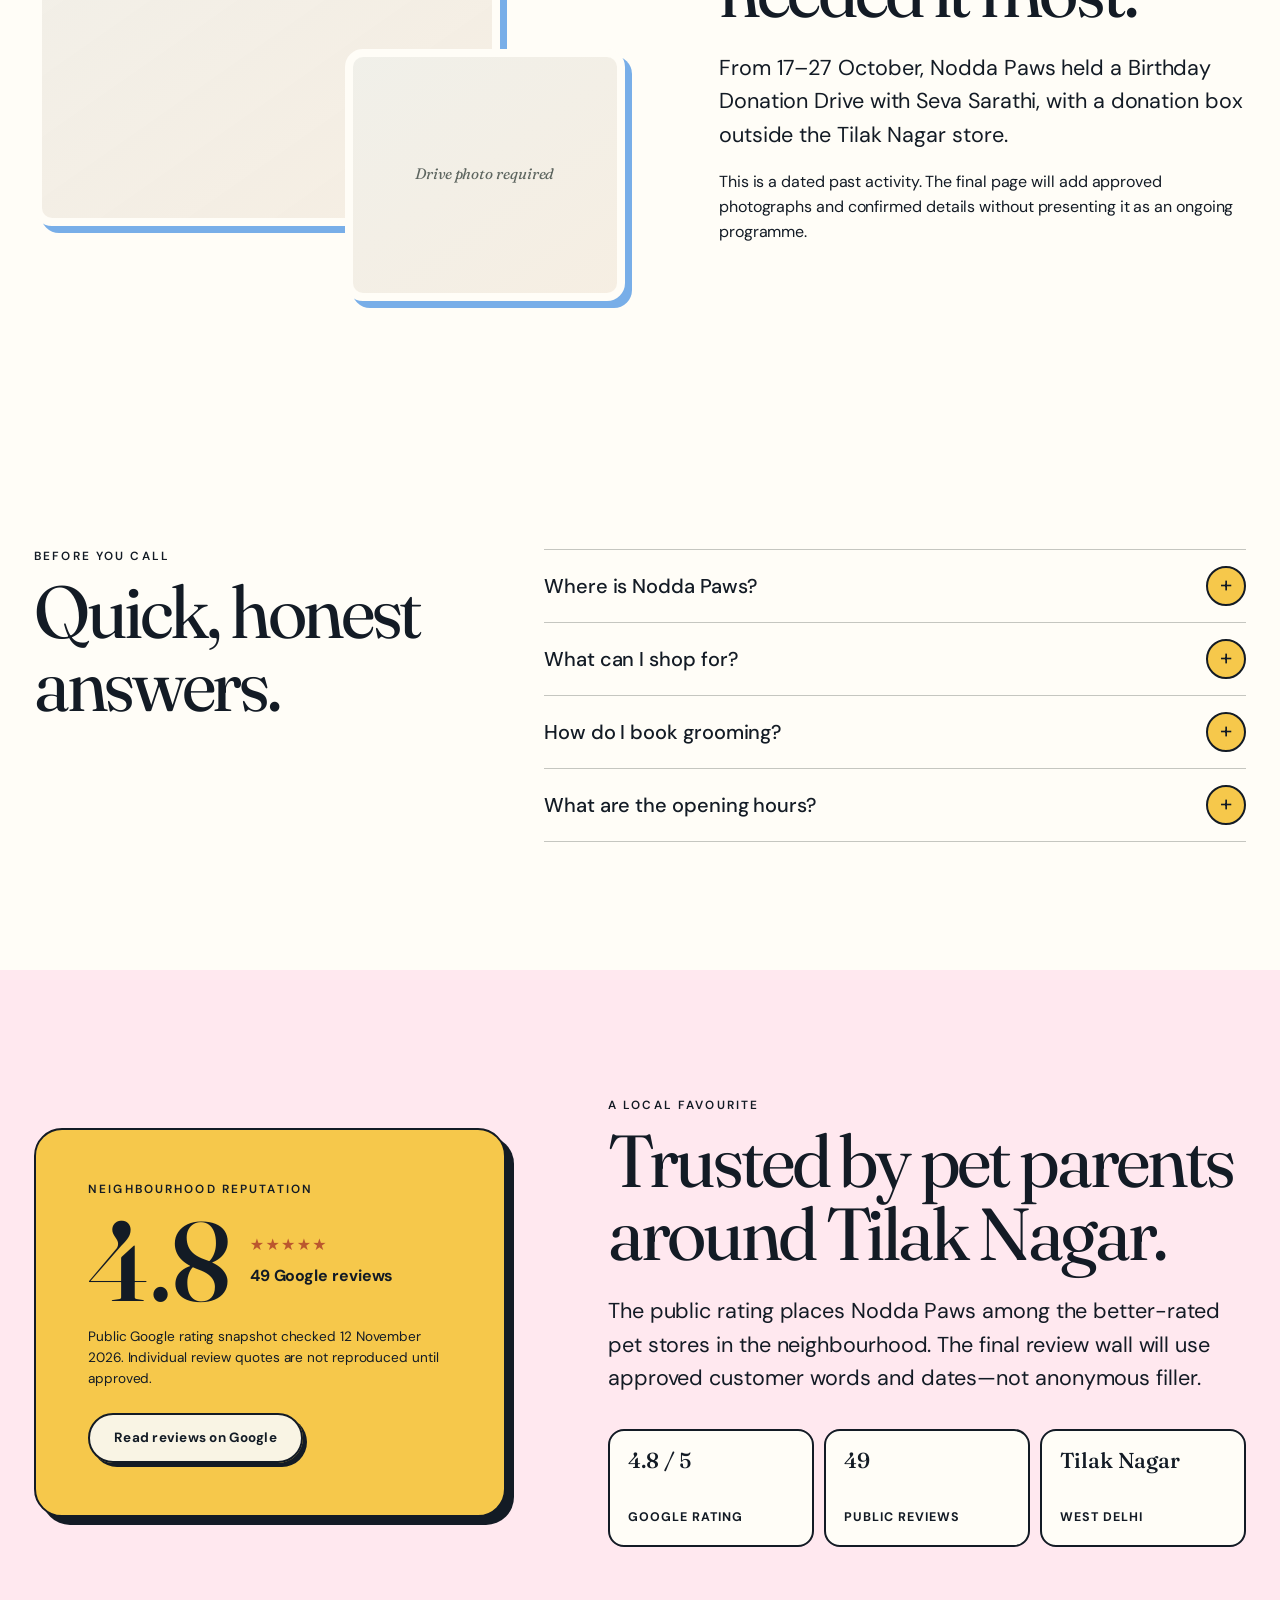
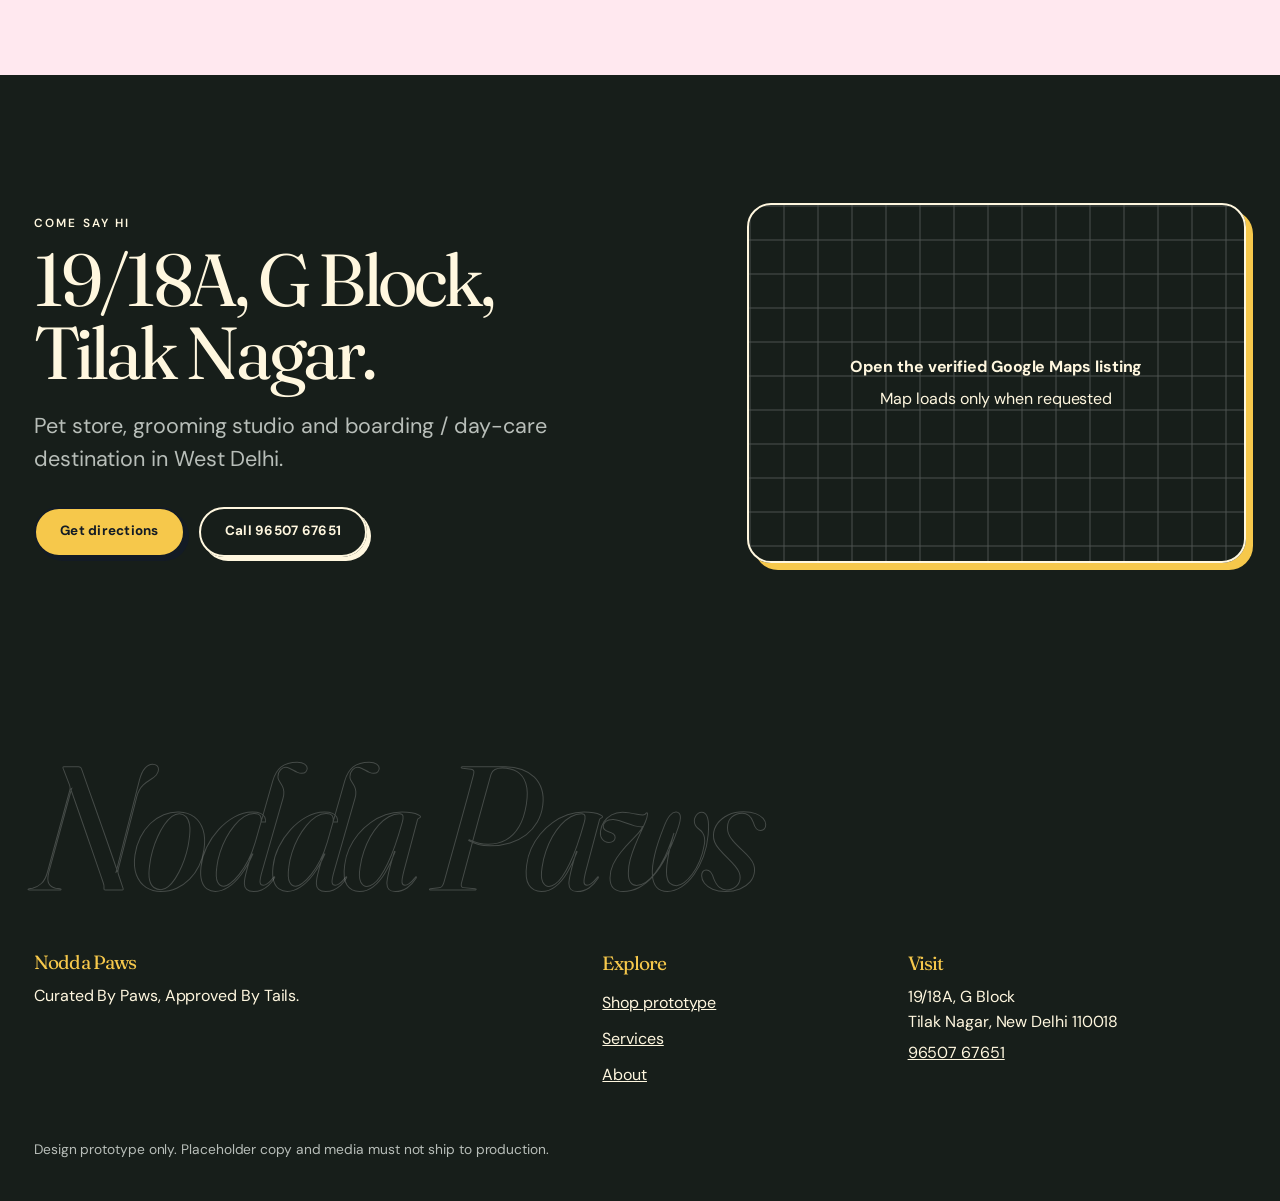
==== commit 61e311b6: "Complete storefront catalogue and Noddy loader" ====
--- a/prototype/index.html
+++ b/prototype/index.html
@@ -8,10 +8,19 @@
   <link rel="preconnect" href="https://fonts.googleapis.com">
   <link rel="preconnect" href="https://fonts.gstatic.com" crossorigin>
   <link href="https://fonts.googleapis.com/css2?family=DM+Sans:opsz,wght@9..40,400;9..40,500;9..40,600&family=Fraunces:ital,opsz,wght@0,9..144,400;0,9..144,500;1,9..144,400&display=swap" rel="stylesheet">
-  <link rel="stylesheet" href="styles.css?v=4">
-  <script src="app.js" defer></script>
+  <link rel="stylesheet" href="styles.css?v=5">
+  <script src="app.js?v=2" defer></script>
 </head>
 <body>
+  <div class="site-loader" data-site-loader role="status" aria-live="polite" aria-label="Nodda Paws is loading">
+    <div class="noddy-loader" aria-hidden="true">
+      <span class="noddy-ear noddy-ear-left"></span>
+      <span class="noddy-ear noddy-ear-right"></span>
+      <span class="noddy-face"><i></i><i></i><b></b></span>
+      <span class="noddy-paw"><i></i><i></i><i></i><b></b></span>
+    </div>
+    <p><strong>Noddy is fetching the good stuff</strong><span>Curated by paws. Approved by tails.</span></p>
+  </div>
   <a class="skip-link" href="#main">Skip to content</a>
 
   <div class="prototype-bar" role="note">
@@ -72,7 +81,7 @@
           </div>
           <a class="rating-badge" href="https://www.google.com/maps/search/?api=1&query=Nodda%20Paws%20Tilak%20Nagar" rel="noreferrer">
             <span class="stars" aria-hidden="true">★★★★★</span>
-            <span><strong>4.8 on Google</strong> · 49 reviews <small>snapshot: 8 Nov 2026</small></span>
+            <span><strong>4.8 on Google</strong> · 49 reviews <small>snapshot: 12 Nov 2026</small></span>
           </a>
         </div>
 
@@ -106,8 +115,8 @@
         </div>
         <div>
           <span class="meta-label">Hours</span>
-          <strong>Being confirmed</strong>
-          <span>No open/closed claim yet</span>
+          <strong>11:00–20:30</strong>
+          <span>Mon–Sat · Sunday until 21:00 · confirm before visiting</span>
         </div>
         <div class="practical-action">
           <a class="button button-sky" href="https://www.google.com/maps/search/?api=1&query=Nodda%20Paws%20Tilak%20Nagar" rel="noreferrer">Get directions</a>
@@ -311,8 +320,29 @@
           </details>
           <details>
             <summary>What are the opening hours?</summary>
-            <p>They are still being confirmed, so the prototype does not claim an open or closed status.</p>
+            <p>The public listing shows 11:00–20:30 Monday–Saturday and 11:00–21:00 Sunday. Hours can change, so call before visiting.</p>
           </details>
+        </div>
+      </div>
+    </section>
+
+    <section class="section reputation" aria-labelledby="reputation-title">
+      <div class="shell reputation-grid">
+        <div class="rating-panel">
+          <p class="eyebrow">Neighbourhood reputation</p>
+          <div class="rating-lockup"><strong>4.8</strong><span><b aria-hidden="true">★★★★★</b>49 Google reviews</span></div>
+          <p class="rating-source">Public Google rating snapshot checked 12 November 2026. Individual review quotes are not reproduced until approved.</p>
+          <a class="button button-paper" href="https://www.google.com/maps/search/?api=1&query=Nodda%20Paws%20Tilak%20Nagar" rel="noreferrer">Read reviews on Google</a>
+        </div>
+        <div class="reputation-copy">
+          <p class="eyebrow">A local favourite</p>
+          <h2>Trusted by pet parents around Tilak Nagar.</h2>
+          <p class="large-copy">The public rating places Nodda Paws among the better-rated pet stores in the neighbourhood. The final review wall will use approved customer words and dates—not anonymous filler.</p>
+          <div class="proof-grid">
+            <div><strong>4.8 / 5</strong><span>Google rating</span></div>
+            <div><strong>49</strong><span>Public reviews</span></div>
+            <div><strong>Tilak Nagar</strong><span>West Delhi</span></div>
+          </div>
         </div>
       </div>
     </section>
--- a/prototype/styles.css
+++ b/prototype/styles.css
@@ -23,6 +23,7 @@
 }
 
 * { box-sizing: border-box; }
+[hidden] { display: none !important; }
 html { scroll-behavior: smooth; }
 body { margin: 0; background: var(--paper); color: var(--ink); font: 400 1rem/1.55 var(--body); }
 body.menu-open { overflow: hidden; }
@@ -769,3 +770,73 @@
   .mobile-dock > :first-child { background: var(--sun); }
 }
 
+/* Noddy first-visit loader: rare delight, then out of the way for the session. */
+.site-loader { position: fixed; z-index: 2000; inset: 0; display: grid; place-content: center; justify-items: center; gap: 28px; padding: 24px; background: var(--sun); color: var(--ink); transition: opacity 380ms var(--ease-out), transform 380ms var(--ease-out); }
+.site-loader[data-leaving="true"] { opacity: 0; transform: translateY(-2%); pointer-events: none; }
+.site-loader p { display: grid; gap: 5px; text-align: center; }
+.site-loader p strong { font: 500 clamp(1.65rem, 4vw, 2.7rem)/1 var(--display); letter-spacing: -.04em; }
+.site-loader p span { font-size: .78rem; font-weight: 700; letter-spacing: .14em; text-transform: uppercase; }
+.noddy-loader { position: relative; width: 168px; height: 158px; animation: noddy-breathe 900ms var(--ease-in-out) infinite alternate; }
+.noddy-face { position: absolute; left: 24px; top: 24px; width: 120px; height: 112px; border: 4px solid var(--ink); border-radius: 50% 50% 46% 46%; background: var(--cream); box-shadow: 7px 7px 0 var(--sky); }
+.noddy-ear { position: absolute; z-index: -1; top: 4px; width: 58px; height: 82px; border: 4px solid var(--ink); background: var(--pink); }
+.noddy-ear-left { left: 6px; border-radius: 70% 35% 60% 40%; transform: rotate(-25deg); }
+.noddy-ear-right { right: 6px; border-radius: 35% 70% 40% 60%; transform: rotate(25deg); }
+.noddy-face i { position: absolute; top: 43px; width: 10px; height: 14px; border-radius: 50%; background: var(--ink); }
+.noddy-face i:first-child { left: 31px; }
+.noddy-face i:nth-child(2) { right: 31px; }
+.noddy-face b { position: absolute; left: 50%; top: 66px; width: 30px; height: 22px; border-radius: 50% 50% 55% 55%; background: var(--ink); transform: translateX(-50%); }
+.noddy-face b::after { content: ""; position: absolute; left: 50%; top: 18px; width: 26px; height: 14px; border-bottom: 3px solid var(--ink); border-radius: 50%; transform: translateX(-50%); }
+.noddy-paw { position: absolute; right: -16px; bottom: -8px; width: 54px; height: 51px; transform: rotate(10deg); animation: noddy-wave 540ms var(--ease-in-out) 2 alternate; transform-origin: 20% 80%; }
+.noddy-paw i, .noddy-paw b { position: absolute; border: 3px solid var(--ink); background: var(--sky); }
+.noddy-paw i { width: 17px; height: 20px; border-radius: 50%; }
+.noddy-paw i:nth-child(1) { left: 1px; top: 10px; }
+.noddy-paw i:nth-child(2) { left: 18px; top: 0; }
+.noddy-paw i:nth-child(3) { right: 0; top: 11px; }
+.noddy-paw b { left: 11px; bottom: 0; width: 36px; height: 29px; border-radius: 50% 50% 46% 46%; }
+
+@keyframes noddy-breathe { from { transform: translateY(3px) scale(.985); } to { transform: translateY(-3px) scale(1); } }
+@keyframes noddy-wave { from { transform: rotate(4deg); } to { transform: rotate(22deg); } }
+
+.reputation { background: #ffe8ef; }
+.reputation-grid { display: grid; grid-template-columns: .85fr 1.15fr; align-items: center; gap: clamp(42px, 8vw, 110px); }
+.rating-panel { padding: clamp(30px, 5vw, 52px); border: 2px solid var(--ink); border-radius: 28px; background: var(--sun); box-shadow: 8px 8px 0 var(--ink); }
+.rating-lockup { display: flex; align-items: center; gap: 20px; margin: 20px 0; }
+.rating-lockup > strong { font: 500 clamp(4rem, 9vw, 7rem)/.8 var(--display); }
+.rating-lockup span { display: grid; gap: 6px; font-weight: 700; }
+.rating-lockup b { color: #bb572e; letter-spacing: .08em; }
+.rating-source { margin-bottom: 24px; font-size: .85rem; }
+.reputation-copy h2 { margin-bottom: 24px; }
+.proof-grid { display: grid; grid-template-columns: repeat(3, 1fr); gap: 10px; margin-top: 34px; }
+.proof-grid div { min-height: 118px; display: flex; flex-direction: column; justify-content: space-between; padding: 18px; border: 2px solid var(--ink); border-radius: 16px; background: var(--paper); }
+.proof-grid strong { font: 500 1.35rem/1.1 var(--display); }
+.proof-grid span { font-size: .78rem; font-weight: 700; text-transform: uppercase; letter-spacing: .08em; }
+
+.category-rail { display: flex; gap: 10px; padding-top: 28px; overflow-x: auto; scrollbar-width: none; }
+.category-rail::-webkit-scrollbar { display: none; }
+.category-rail a { min-height: 42px; display: inline-flex; align-items: center; flex: 0 0 auto; padding: 0 16px; border: 1.5px solid var(--ink); border-radius: 999px; background: var(--paper); font-size: .82rem; font-weight: 700; text-decoration: none; }
+.category-rail a[aria-current="page"] { background: var(--ink); color: var(--cream); }
+.shop-assurance { padding: 34px 0; border-block: 2px solid var(--ink); background: var(--sun-soft); }
+.assurance-grid { display: grid; grid-template-columns: repeat(3, 1fr); }
+.assurance-grid div { display: grid; gap: 4px; padding: 10px 28px; border-right: 1px dashed var(--ink); }
+.assurance-grid div:last-child { border-right: 0; }
+.assurance-grid strong { font: 500 1.35rem/1.1 var(--display); }
+.assurance-grid span { font-size: .86rem; }
+
+@media (max-width: 720px) {
+  .site-loader { gap: 22px; }
+  .noddy-loader { transform: scale(.88); }
+  .reputation-grid { grid-template-columns: 1fr; }
+  .proof-grid { grid-template-columns: 1fr; }
+  .proof-grid div { min-height: 92px; }
+  .rating-lockup { align-items: flex-end; }
+  .assurance-grid { grid-template-columns: 1fr; }
+  .assurance-grid div { border-right: 0; border-bottom: 1px dashed var(--ink); }
+  .assurance-grid div:last-child { border-bottom: 0; }
+}
+
+@media (prefers-reduced-motion: reduce) {
+  .noddy-loader, .noddy-paw { animation-name: fade-only; animation-duration: 200ms; }
+  .site-loader { transition: opacity 200ms ease; }
+  .site-loader[data-leaving="true"] { transform: none; }
+}
+
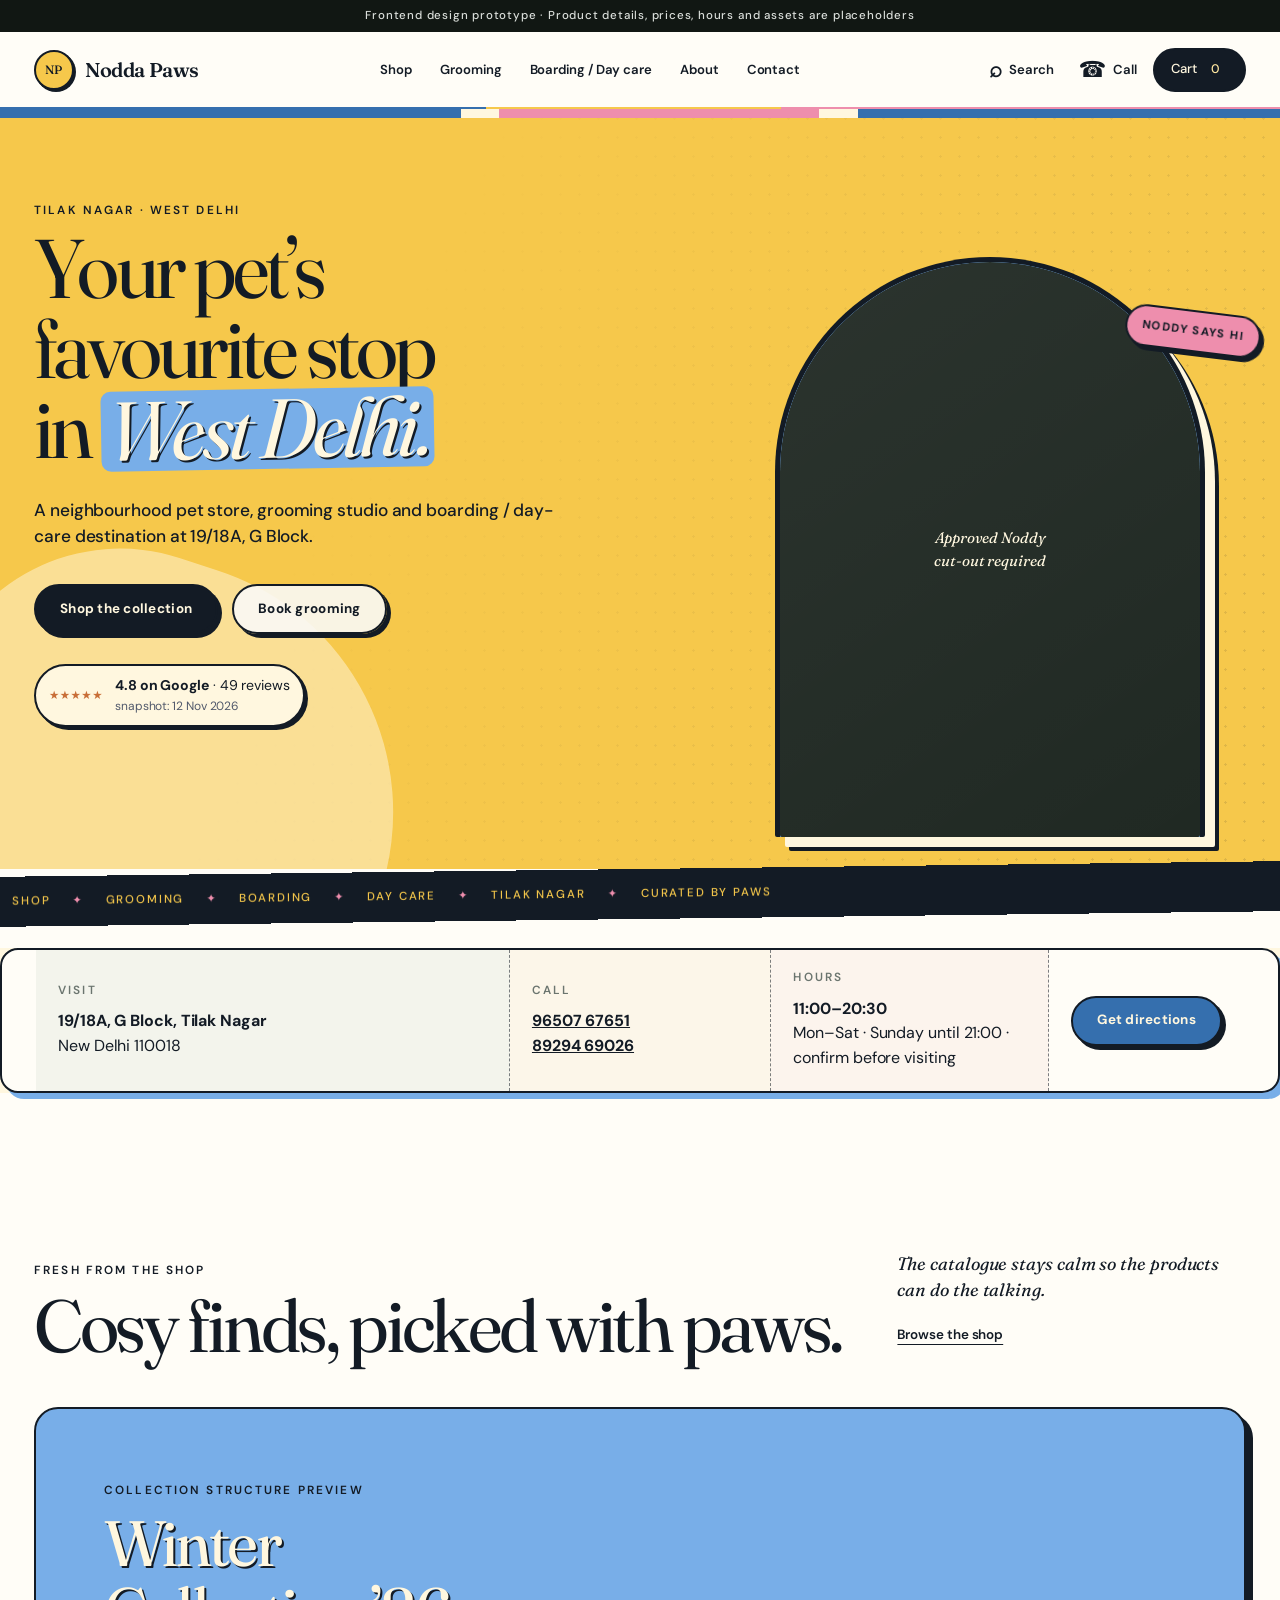
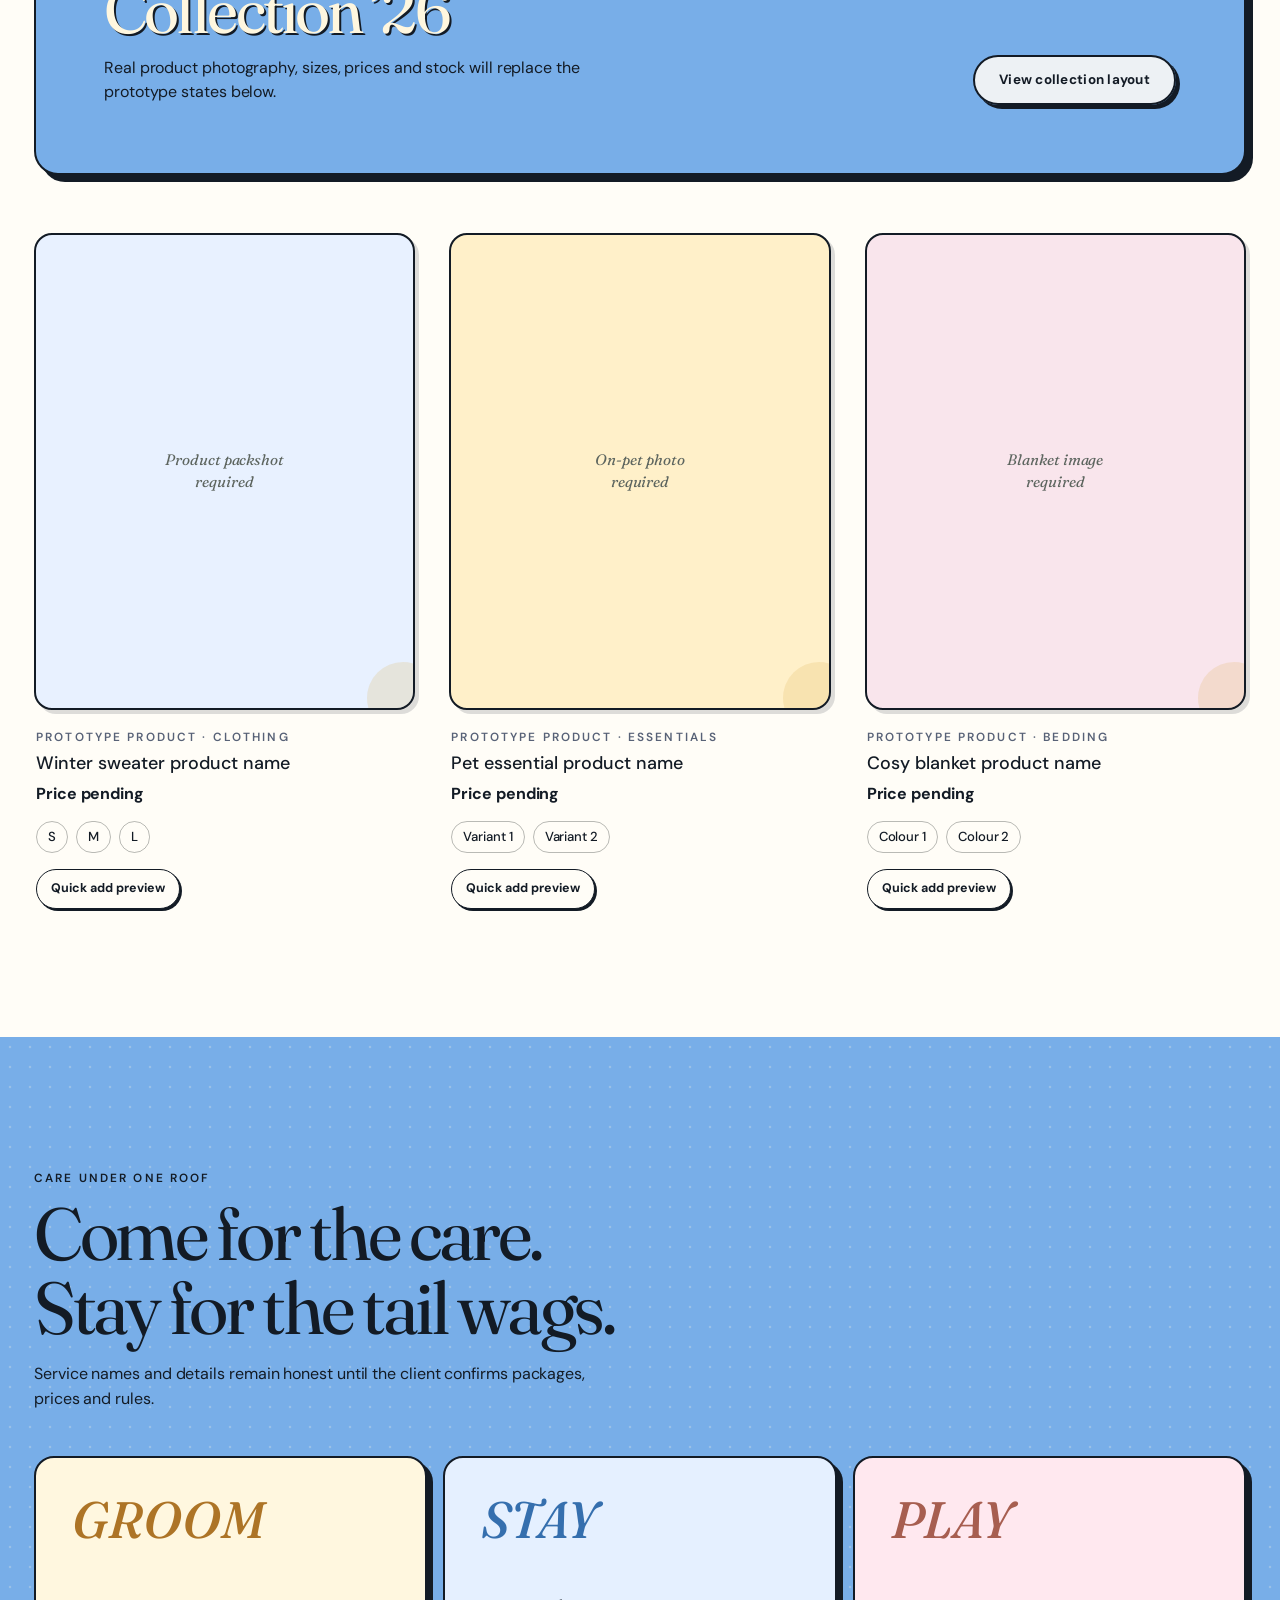
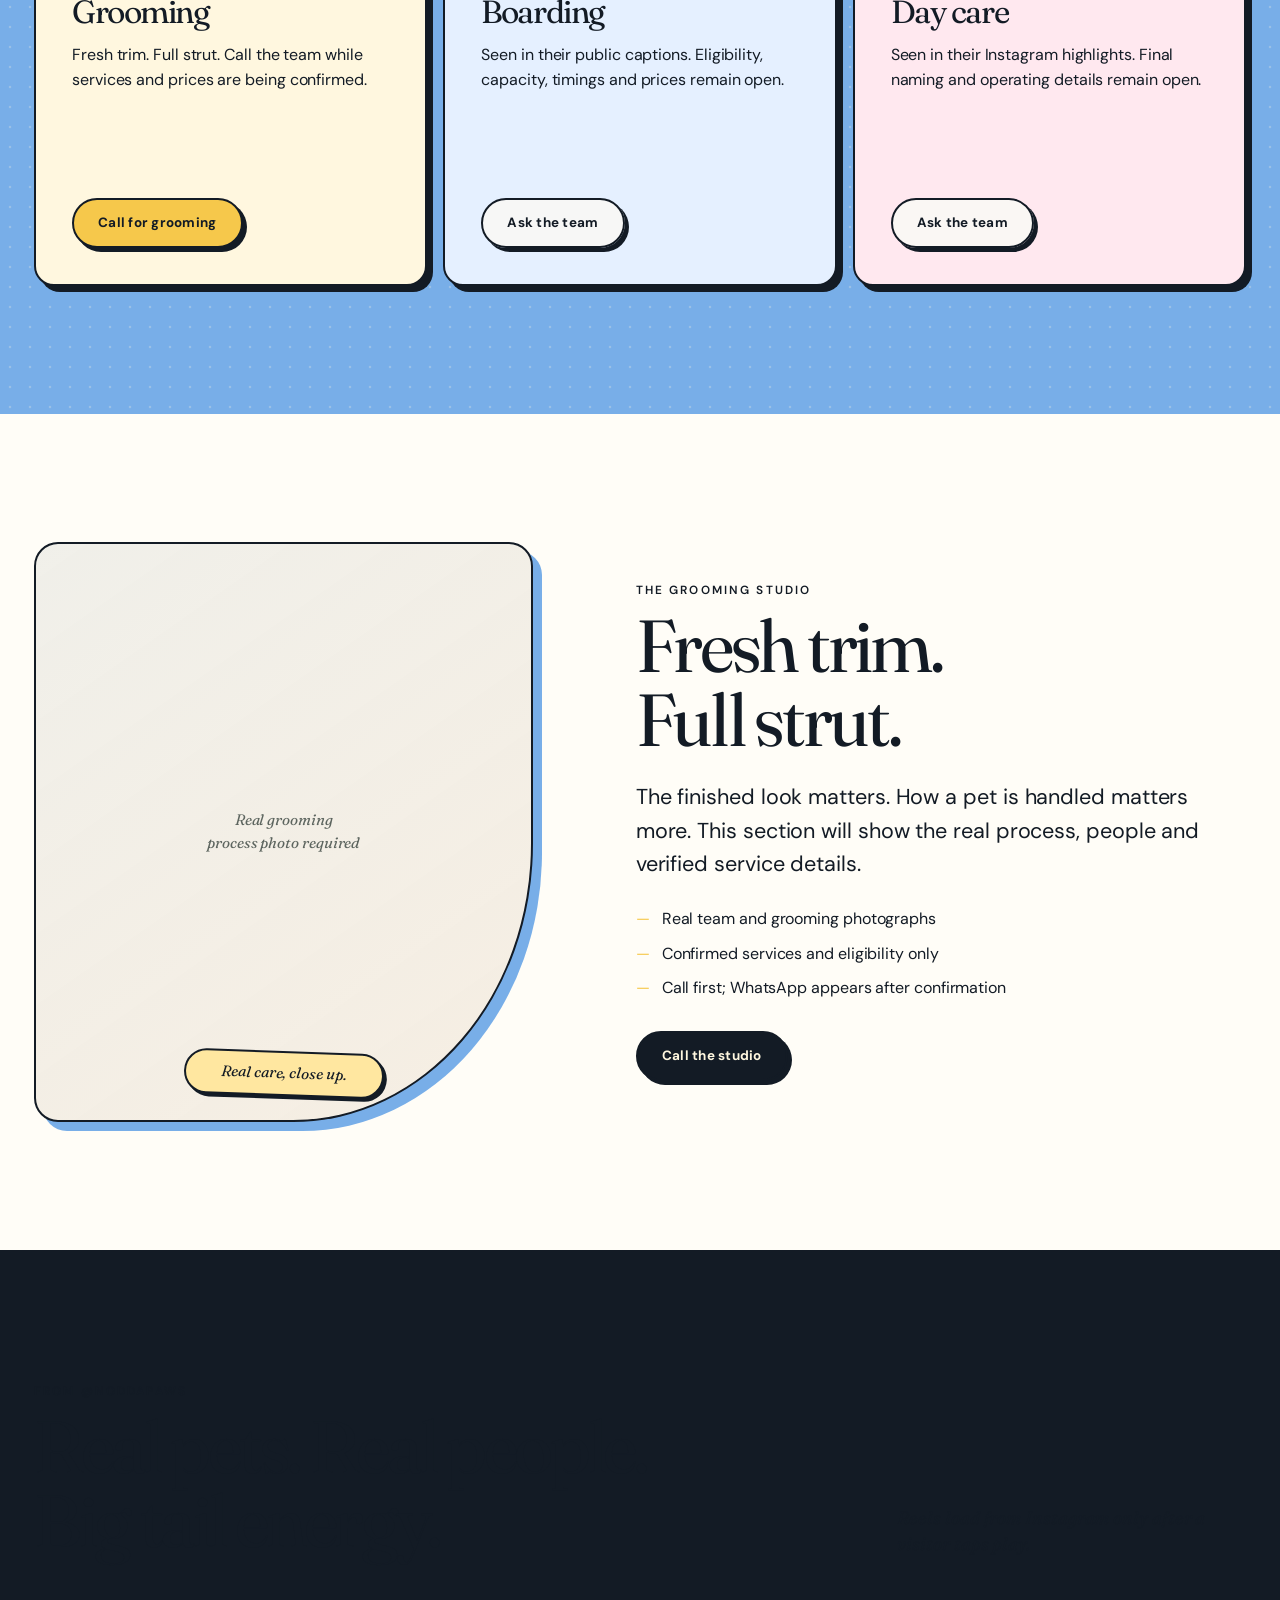
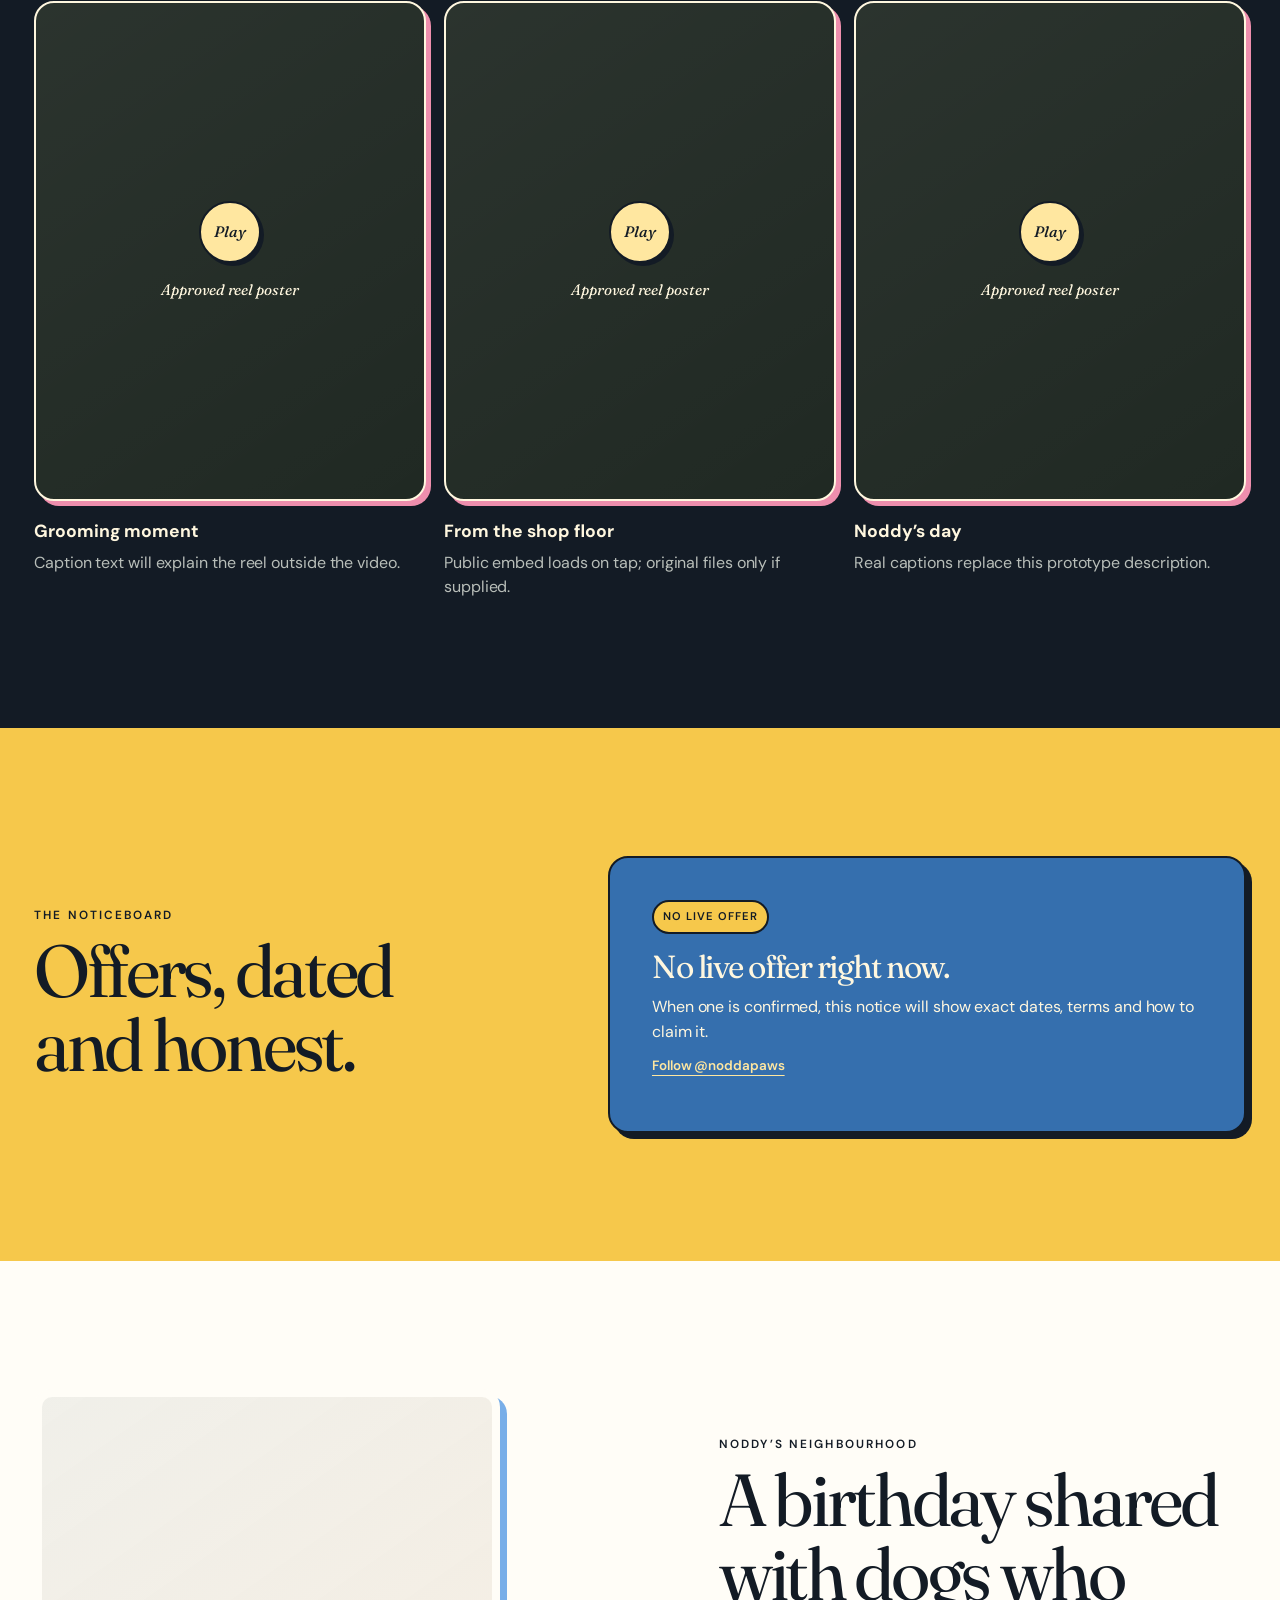
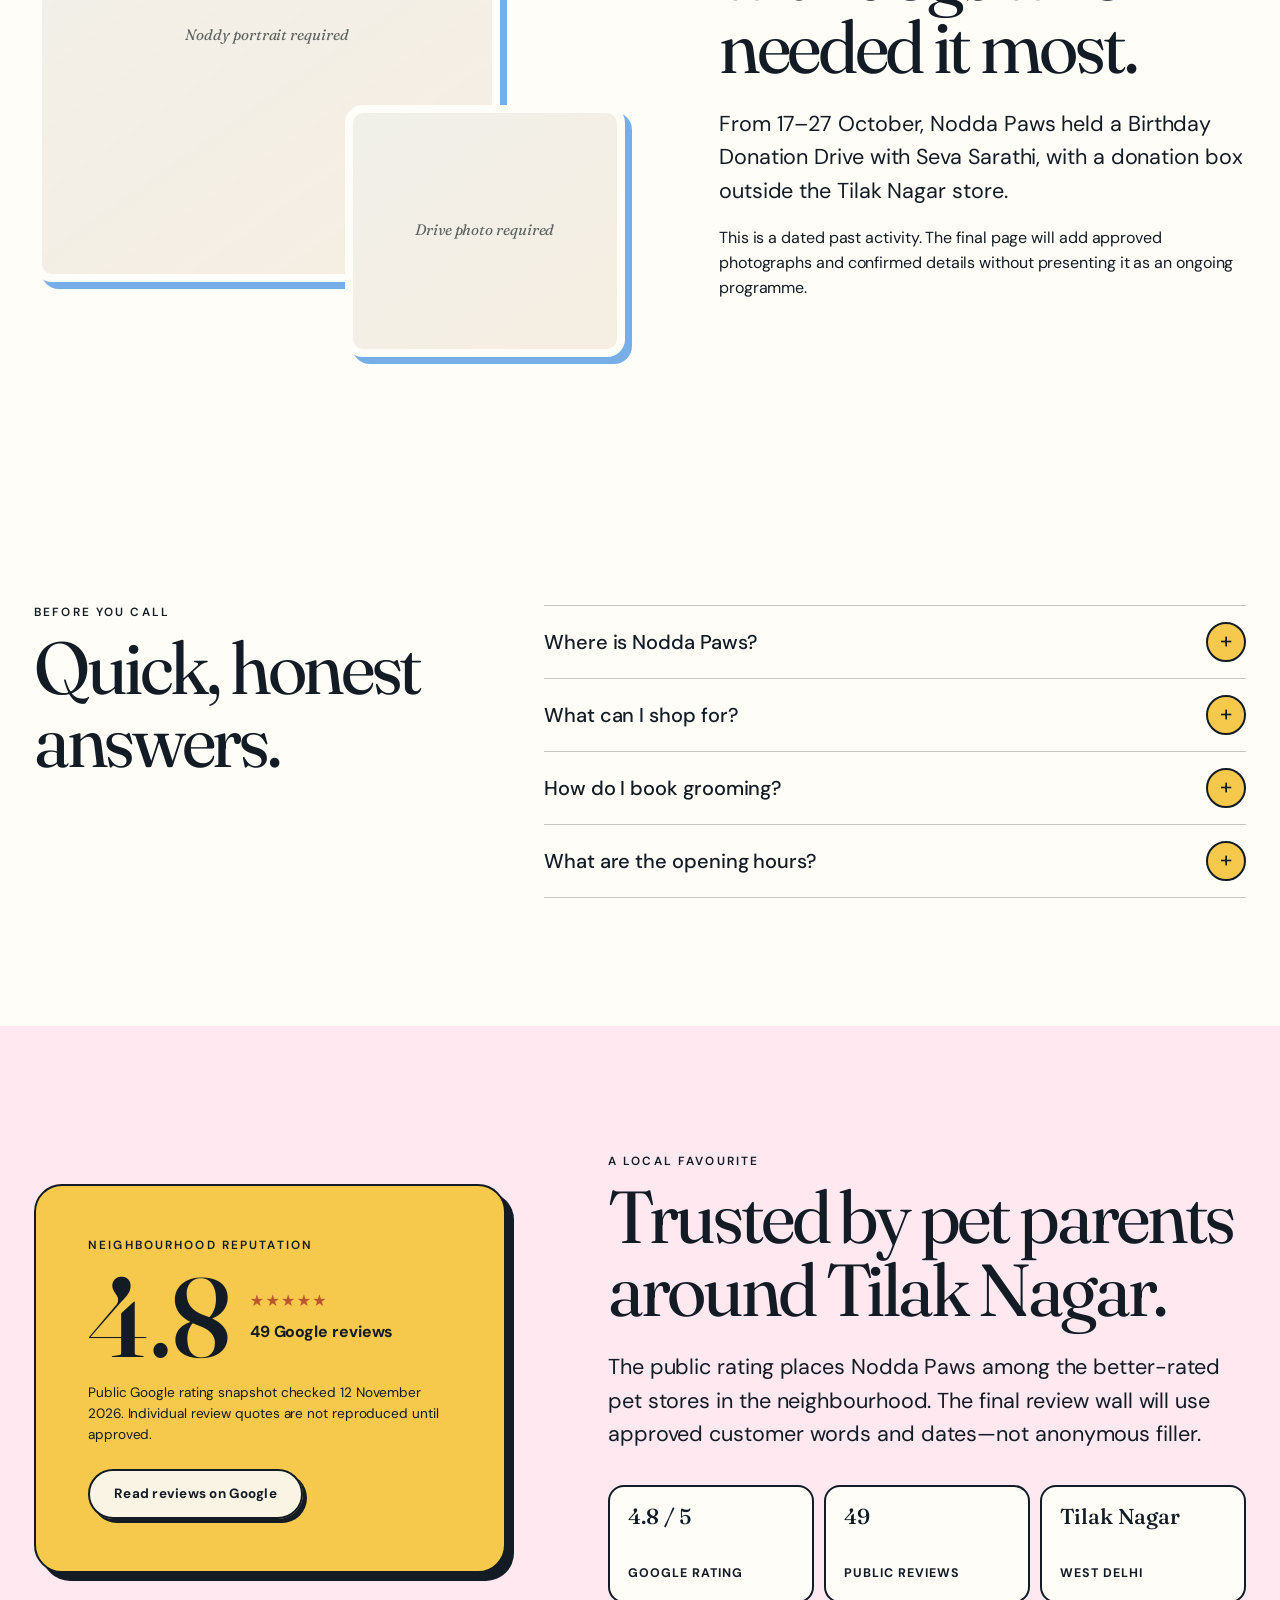
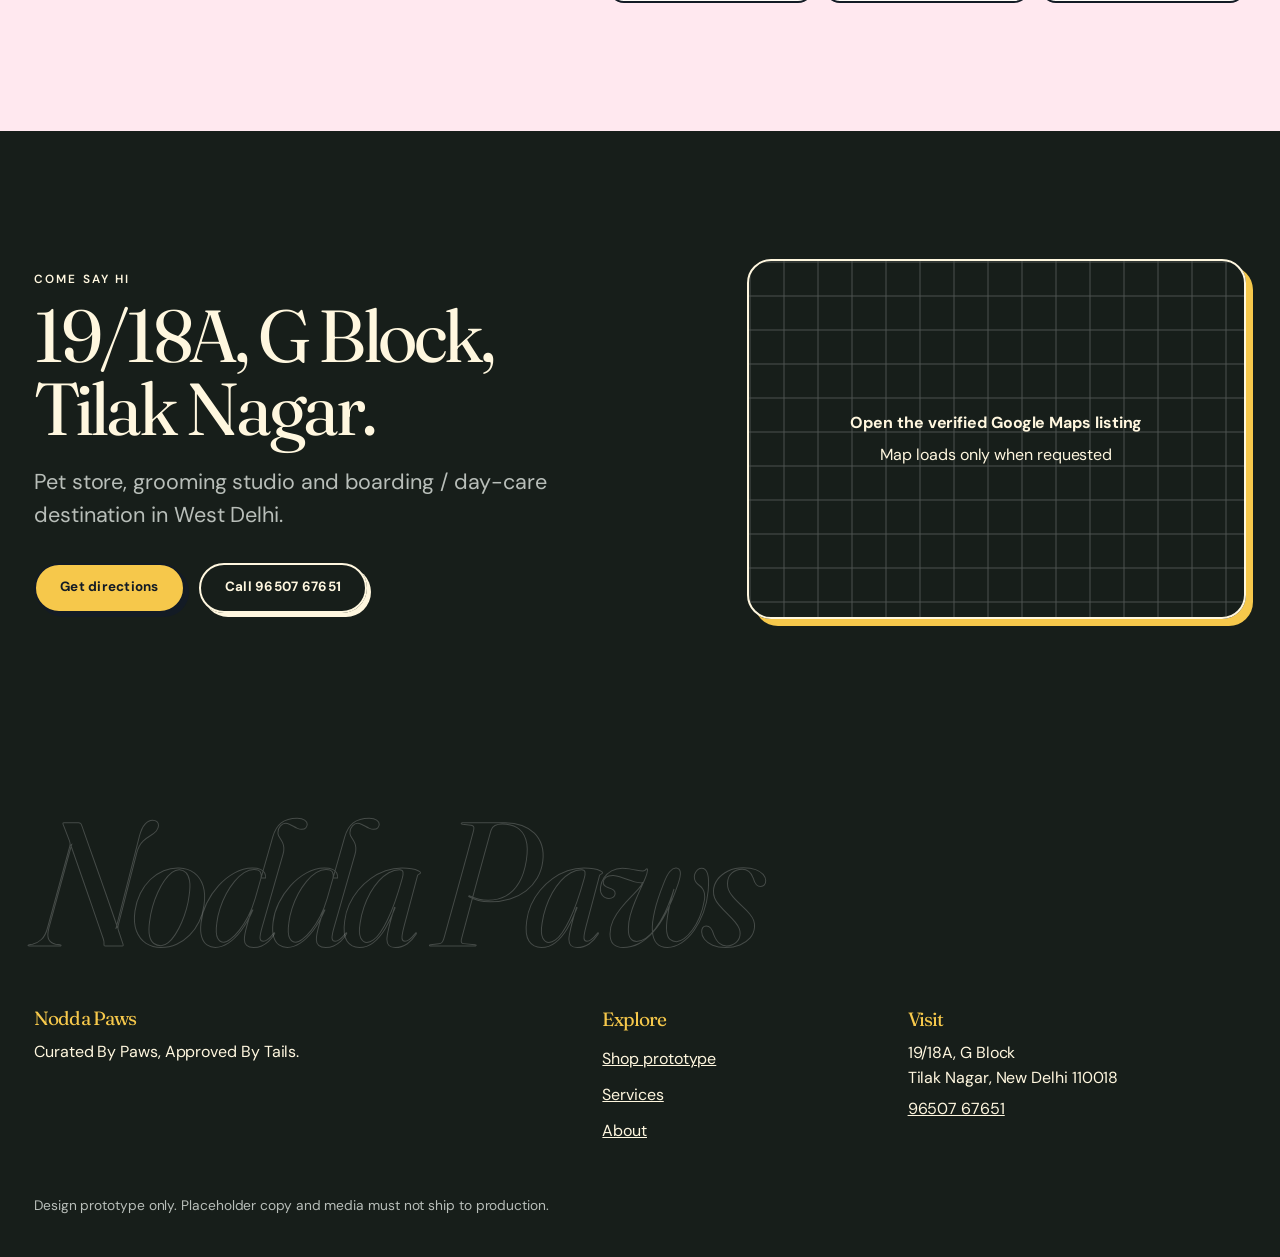
==== commit a838be3a: "Complete storefront search and basket flows" ====
--- a/prototype/index.html
+++ b/prototype/index.html
@@ -8,8 +8,8 @@
   <link rel="preconnect" href="https://fonts.googleapis.com">
   <link rel="preconnect" href="https://fonts.gstatic.com" crossorigin>
   <link href="https://fonts.googleapis.com/css2?family=DM+Sans:opsz,wght@9..40,400;9..40,500;9..40,600&family=Fraunces:ital,opsz,wght@0,9..144,400;0,9..144,500;1,9..144,400&display=swap" rel="stylesheet">
-  <link rel="stylesheet" href="styles.css?v=5">
-  <script src="app.js?v=2" defer></script>
+  <link rel="stylesheet" href="styles.css?v=6">
+  <script src="app.js?v=3" defer></script>
 </head>
 <body>
   <div class="site-loader" data-site-loader role="status" aria-live="polite" aria-label="Nodda Paws is loading">
--- a/prototype/styles.css
+++ b/prototype/styles.css
@@ -840,3 +840,54 @@
   .site-loader[data-leaving="true"] { transform: none; }
 }
 
+/* Search and basket complete the frontend commerce contract. */
+.search-results { display: grid; gap: 8px; margin-top: 22px; }
+.search-summary { margin: 0 0 4px !important; color: #586277; font-size: .82rem; font-weight: 700; letter-spacing: .08em; text-transform: uppercase; }
+.search-result { min-height: 64px; display: grid; gap: 3px; padding: 11px 14px; border: 1.5px solid var(--ink); border-radius: 12px; background: var(--paper); color: var(--ink); text-align: left; cursor: pointer; }
+.search-result span { color: #586277; font-size: .7rem; font-weight: 700; letter-spacing: .08em; text-transform: uppercase; }
+.search-result strong { font: 500 1.05rem/1.2 var(--display); }
+.search-empty { padding: 18px; border-radius: 12px; background: var(--sun-soft); }
+.quick-add { min-height: 40px; margin-top: 16px; padding: 0 14px; border: 1.5px solid var(--ink); border-radius: 999px; background: var(--paper); color: var(--ink); font-size: .78rem; font-weight: 700; cursor: pointer; box-shadow: 2px 2px 0 var(--ink); transition: transform 140ms var(--ease-out), box-shadow 140ms var(--ease-out); }
+
+.cart-drawer { width: min(100%, 520px); max-width: none; height: 100dvh; max-height: none; margin: 0 0 0 auto; padding: 0; border: 0; background: var(--paper); color: var(--ink); box-shadow: -20px 0 70px rgba(19,27,37,.22); }
+.cart-drawer[open] { display: grid; grid-template-rows: auto 1fr auto; animation: drawer-enter 320ms var(--ease-drawer) both; }
+.cart-drawer::backdrop { background: rgba(19,27,37,.58); animation: backdrop-enter 200ms var(--ease-out) both; }
+.cart-drawer-head { display: flex; align-items: center; justify-content: space-between; gap: 24px; padding: 26px; border-bottom: 2px solid var(--ink); background: var(--sun); }
+.cart-drawer-head .eyebrow { margin-bottom: 5px; }
+.cart-drawer-head h2 { font-size: clamp(2rem, 5vw, 3.2rem); }
+.cart-lines { padding: 22px 26px; overflow: auto; }
+.cart-empty { min-height: 360px; display: grid; place-content: center; justify-items: center; gap: 10px; text-align: center; }
+.cart-empty > span { width: 74px; height: 74px; display: grid; place-items: center; border: 2px solid var(--ink); border-radius: 50%; background: var(--pink); font-size: 2.4rem; box-shadow: 5px 5px 0 var(--ink); }
+.cart-empty h3 { margin-top: 14px; }
+.cart-line { display: grid; grid-template-columns: 72px 1fr auto; gap: 15px; align-items: start; padding: 18px 0; border-bottom: 1px dashed rgba(19,27,37,.4); }
+.cart-thumb { width: 72px; aspect-ratio: 1; display: grid; place-items: center; border: 2px solid var(--ink); border-radius: 16px; background: var(--sky); font: 600 1rem/1 var(--display); }
+.cart-line p { color: #586277; font-size: .72rem; font-weight: 700; letter-spacing: .08em; text-transform: uppercase; }
+.cart-line h3 { margin: 3px 0 12px; font: 500 1.1rem/1.2 var(--display); }
+.quantity-control { width: fit-content; display: grid; grid-template-columns: 34px 36px 34px; border: 1.5px solid var(--ink); border-radius: 999px; overflow: hidden; }
+.quantity-control button, .quantity-control span { min-height: 34px; display: grid; place-items: center; border: 0; background: var(--paper); }
+.quantity-control button { cursor: pointer; font-weight: 700; }
+.cart-remove { border: 0; background: transparent; color: #6b4350; font-size: .75rem; font-weight: 700; text-decoration: underline; cursor: pointer; }
+.cart-drawer-foot { display: grid; gap: 12px; padding: 22px 26px 28px; border-top: 2px solid var(--ink); background: var(--cream); }
+.cart-drawer-foot p { display: flex; justify-content: space-between; gap: 20px; font-size: .85rem; }
+.cart-drawer-foot p strong { text-align: right; }
+.cart-drawer-foot .button:disabled { opacity: .55; cursor: not-allowed; }
+.cart-drawer-foot small { color: #586277; text-align: center; }
+
+@keyframes drawer-enter { from { opacity: 0; transform: translateX(100%); } to { opacity: 1; transform: translateX(0); } }
+
+@media (hover: hover) and (pointer: fine) {
+  .quick-add:hover { transform: translate(-1px, -1px); box-shadow: 3px 3px 0 var(--ink); }
+  .search-result:hover { background: var(--sun-soft); }
+}
+
+@media (max-width: 720px) {
+  .cart-drawer { width: 100%; }
+  .cart-line { grid-template-columns: 62px 1fr; }
+  .cart-thumb { width: 62px; }
+  .cart-remove { grid-column: 2; justify-self: start; }
+}
+
+@media (prefers-reduced-motion: reduce) {
+  .cart-drawer[open] { animation-name: fade-only; animation-duration: 200ms; }
+}
+
